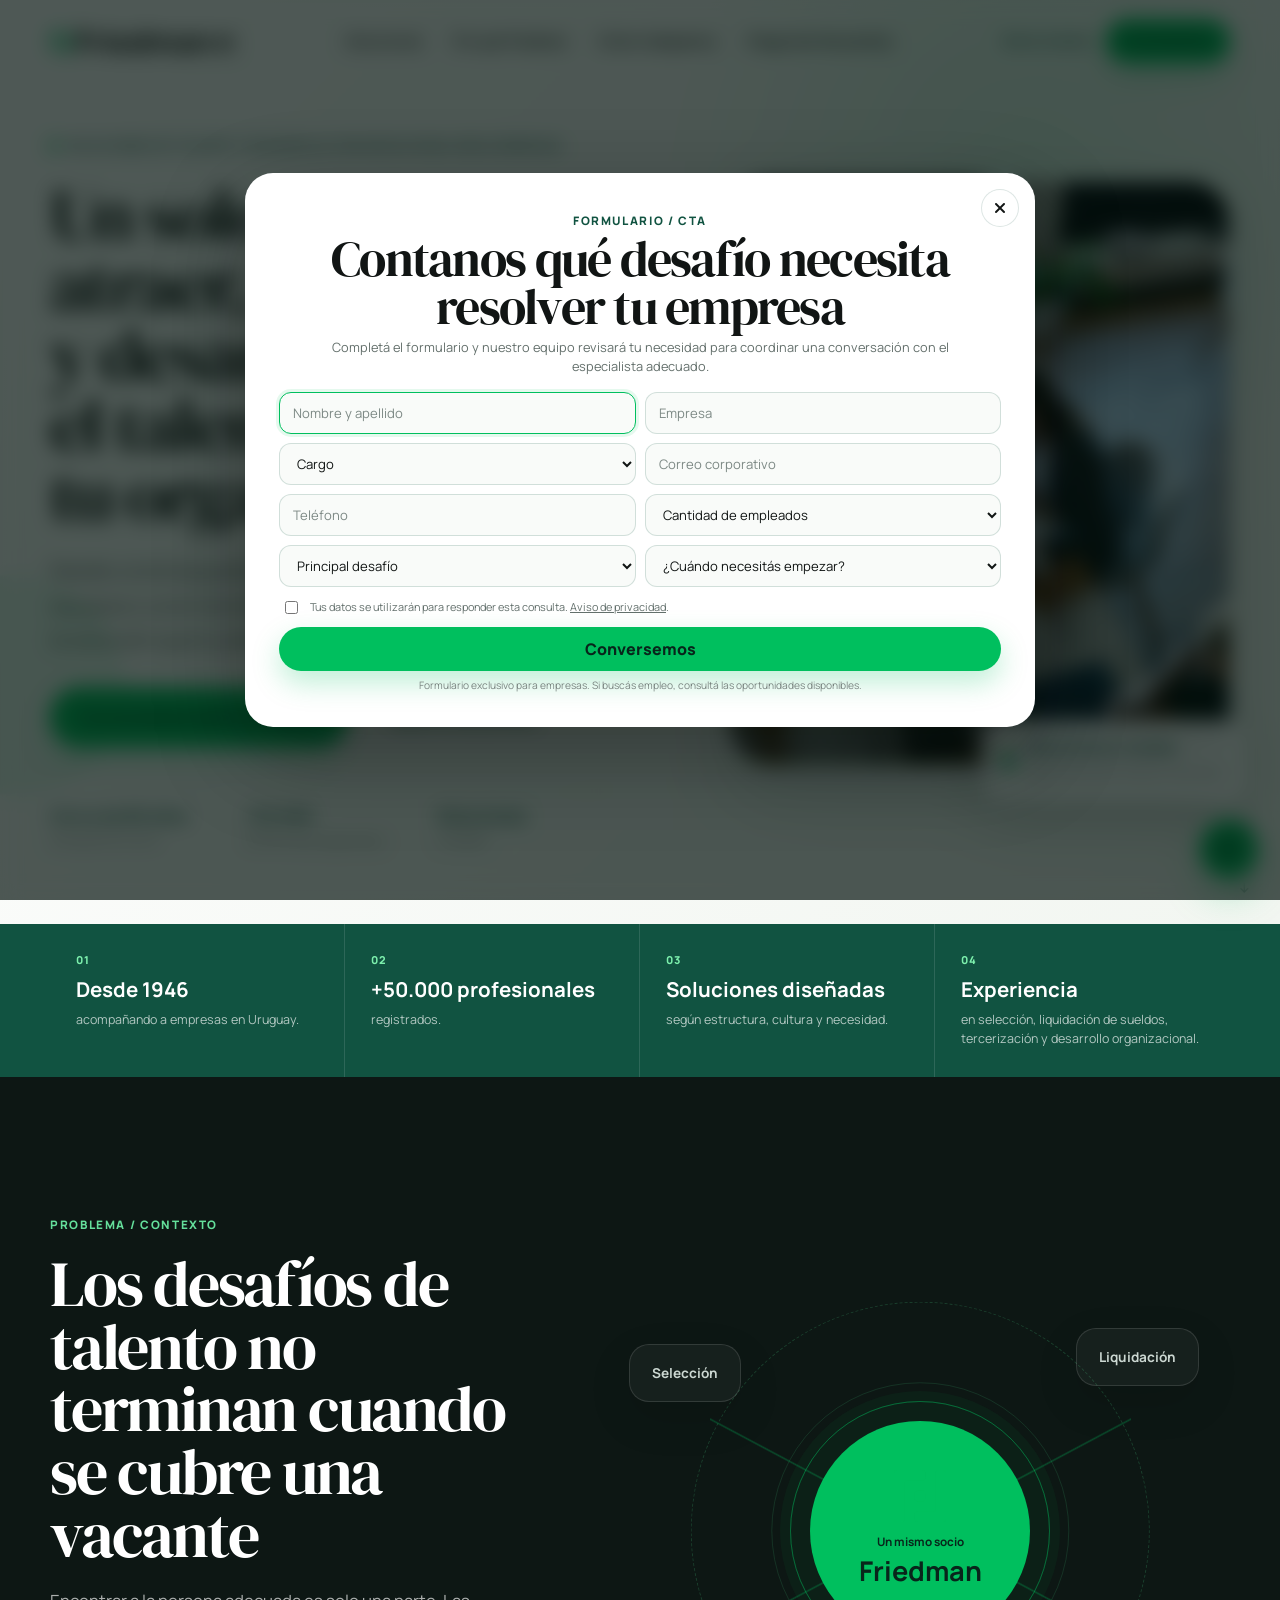
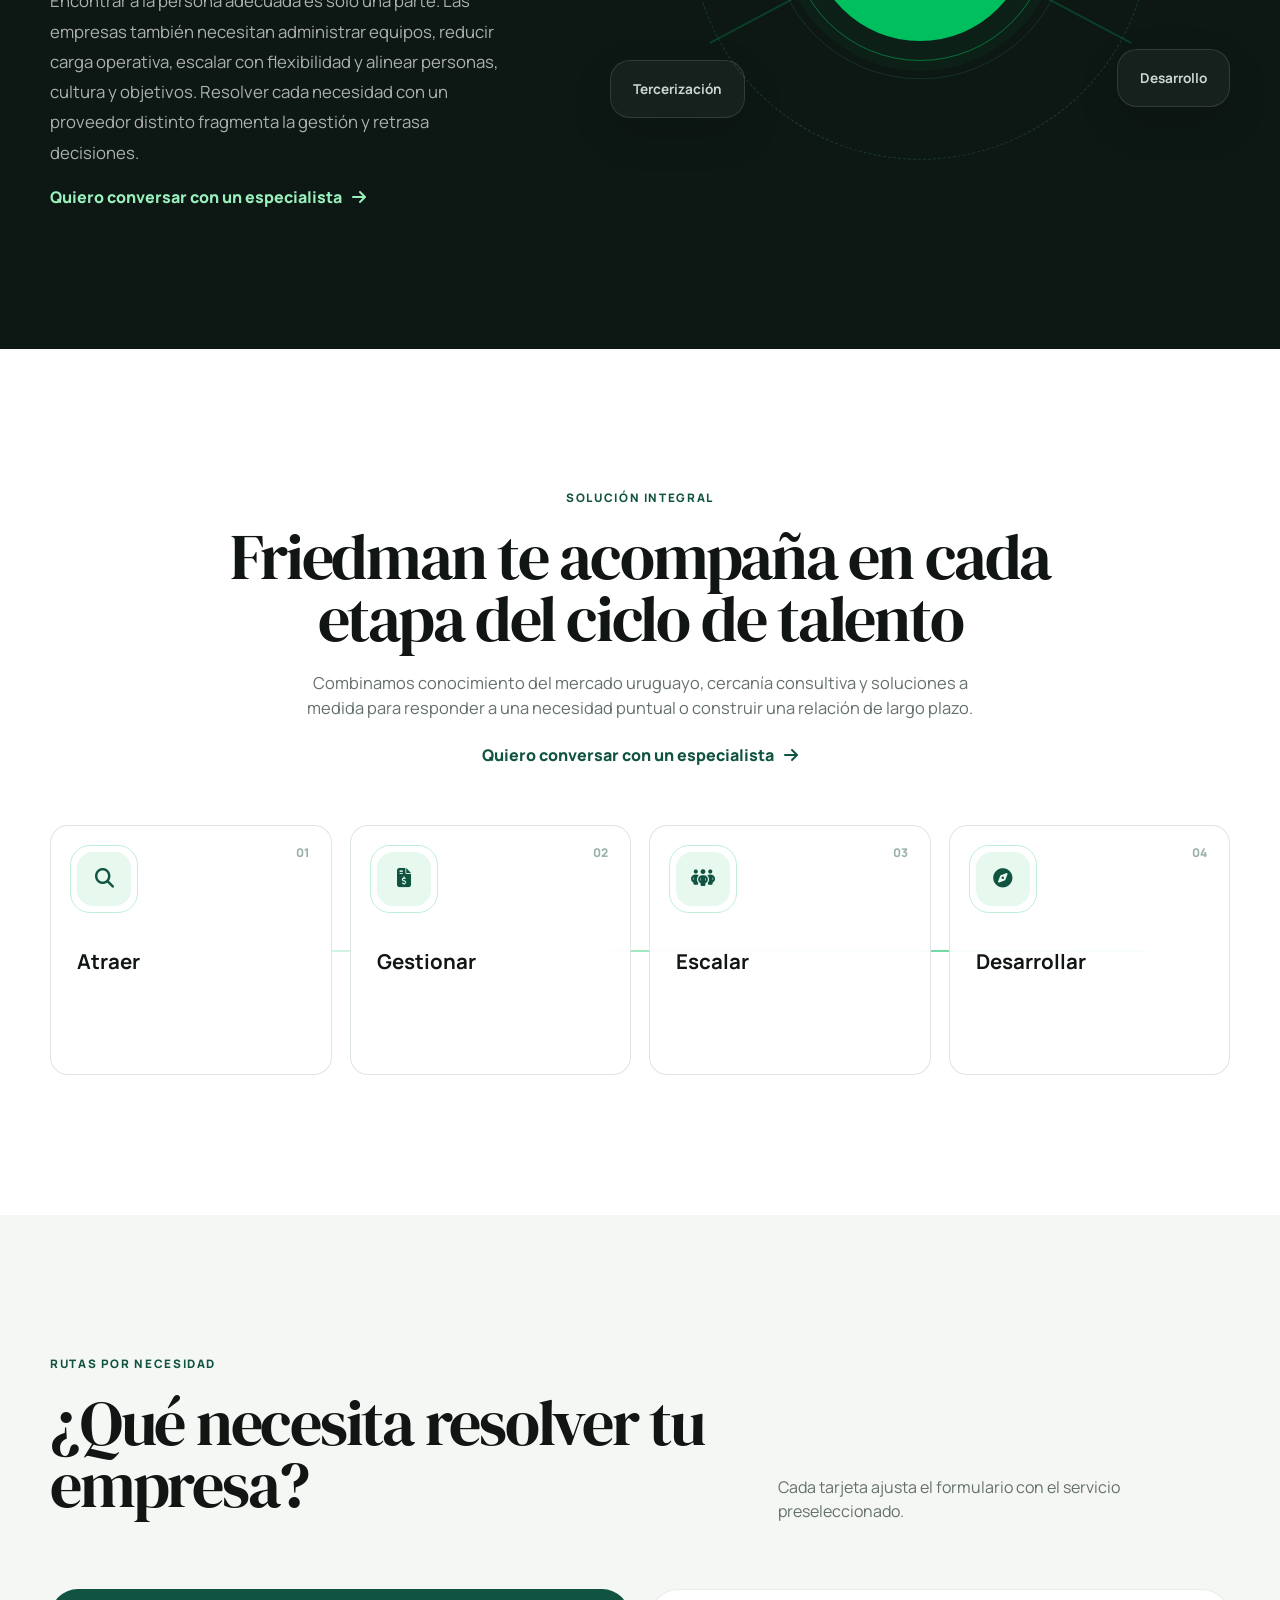
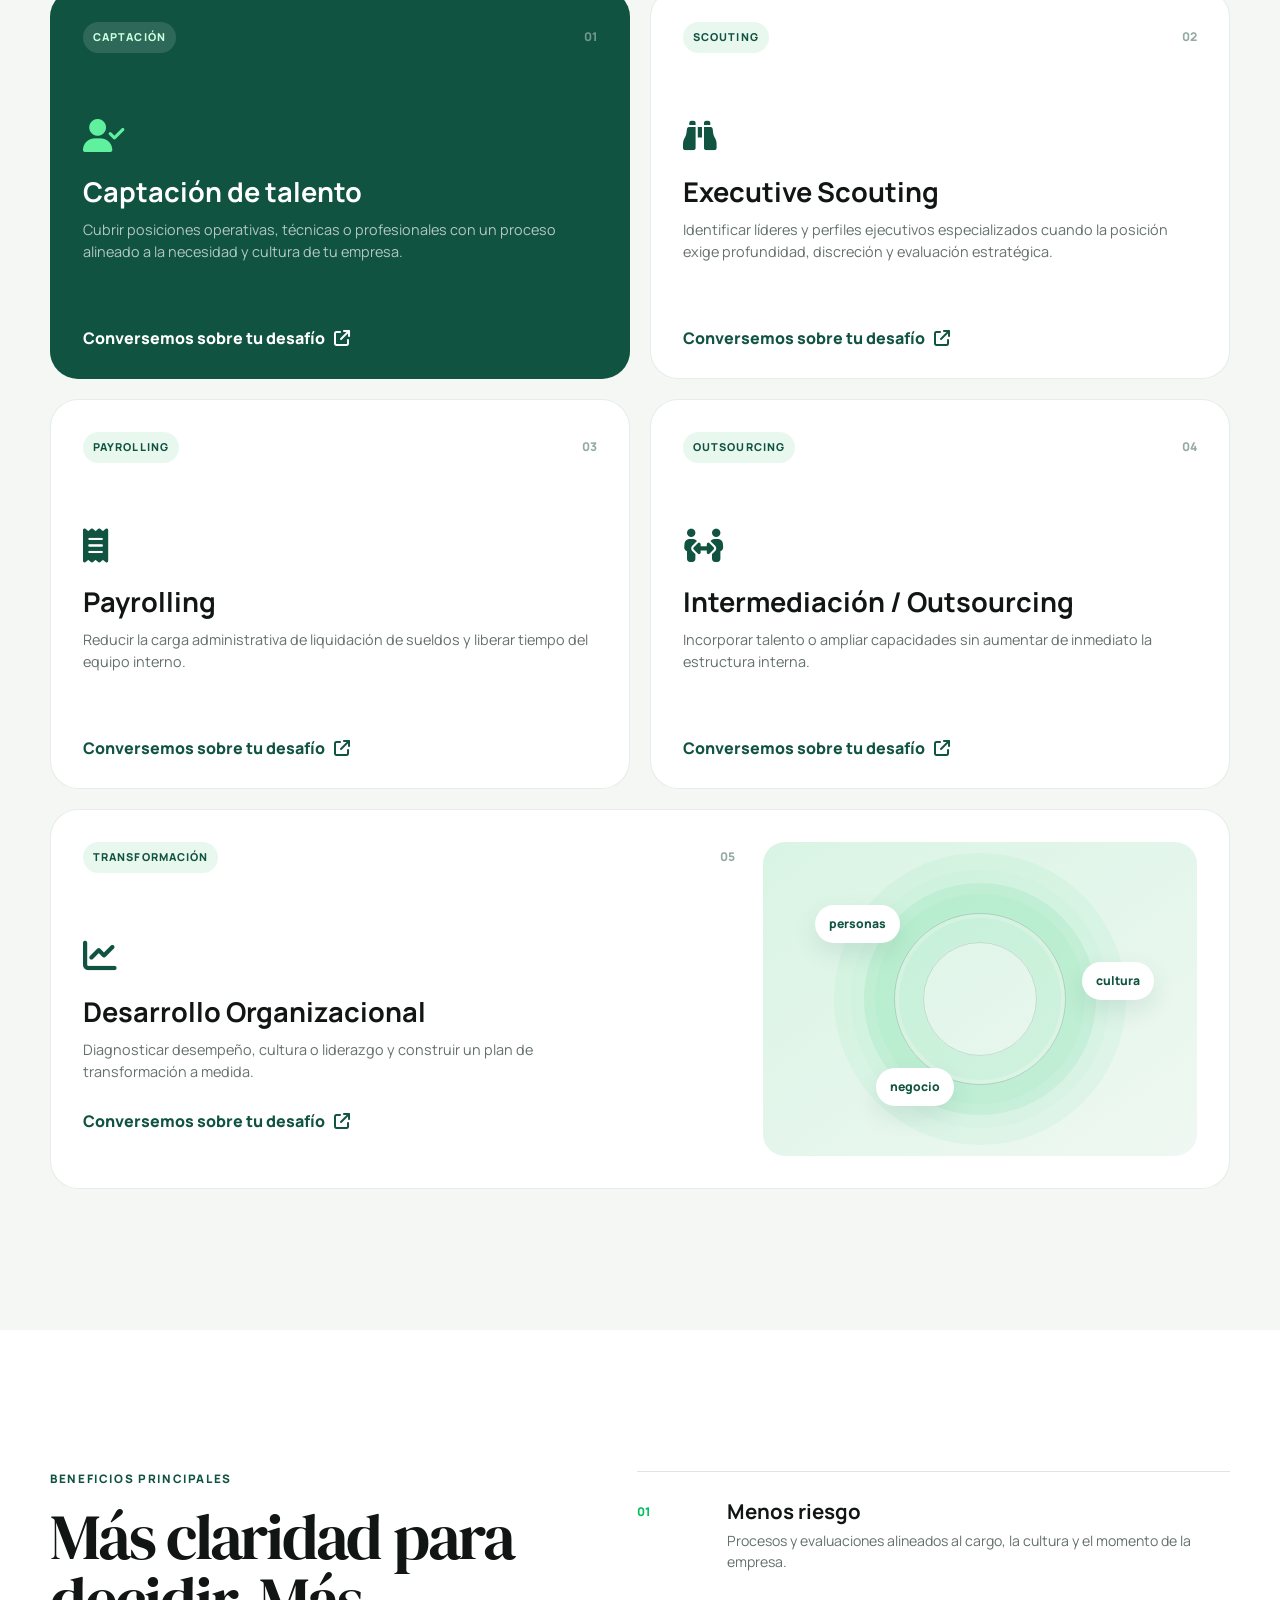
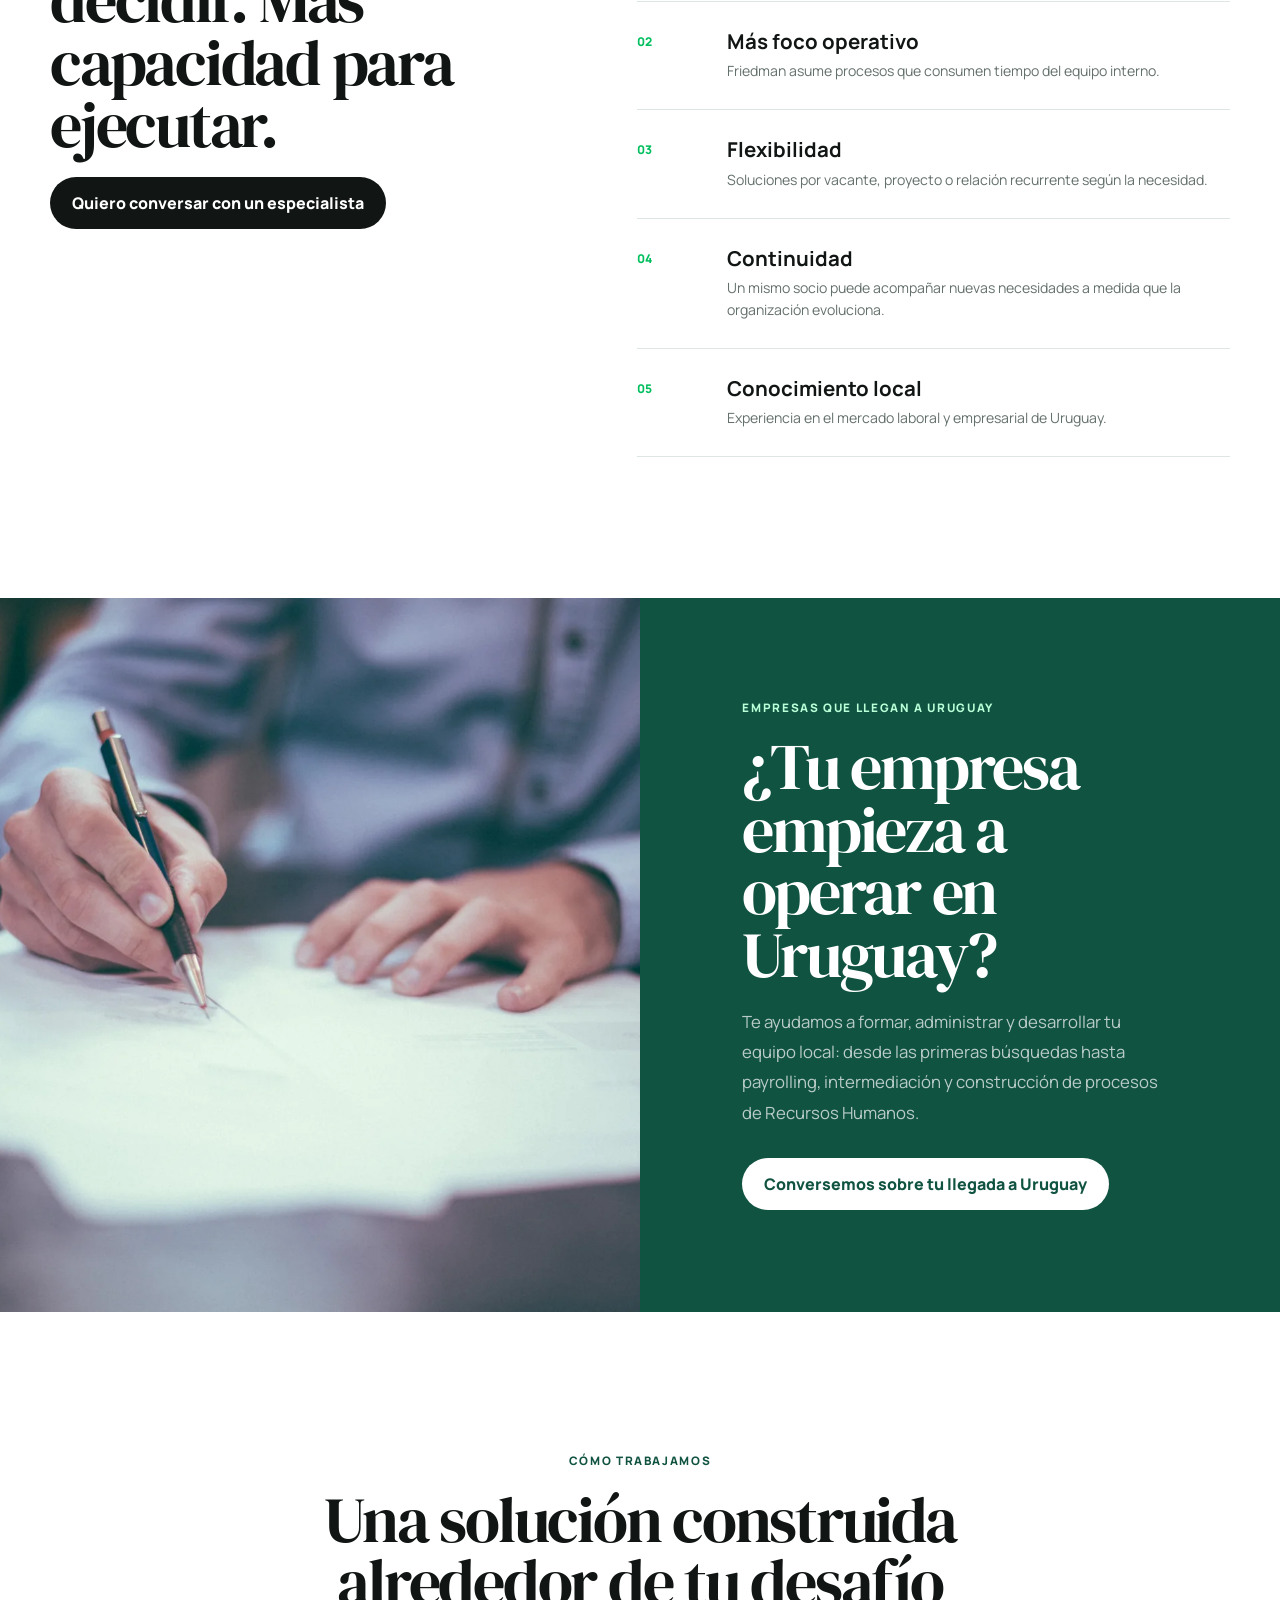
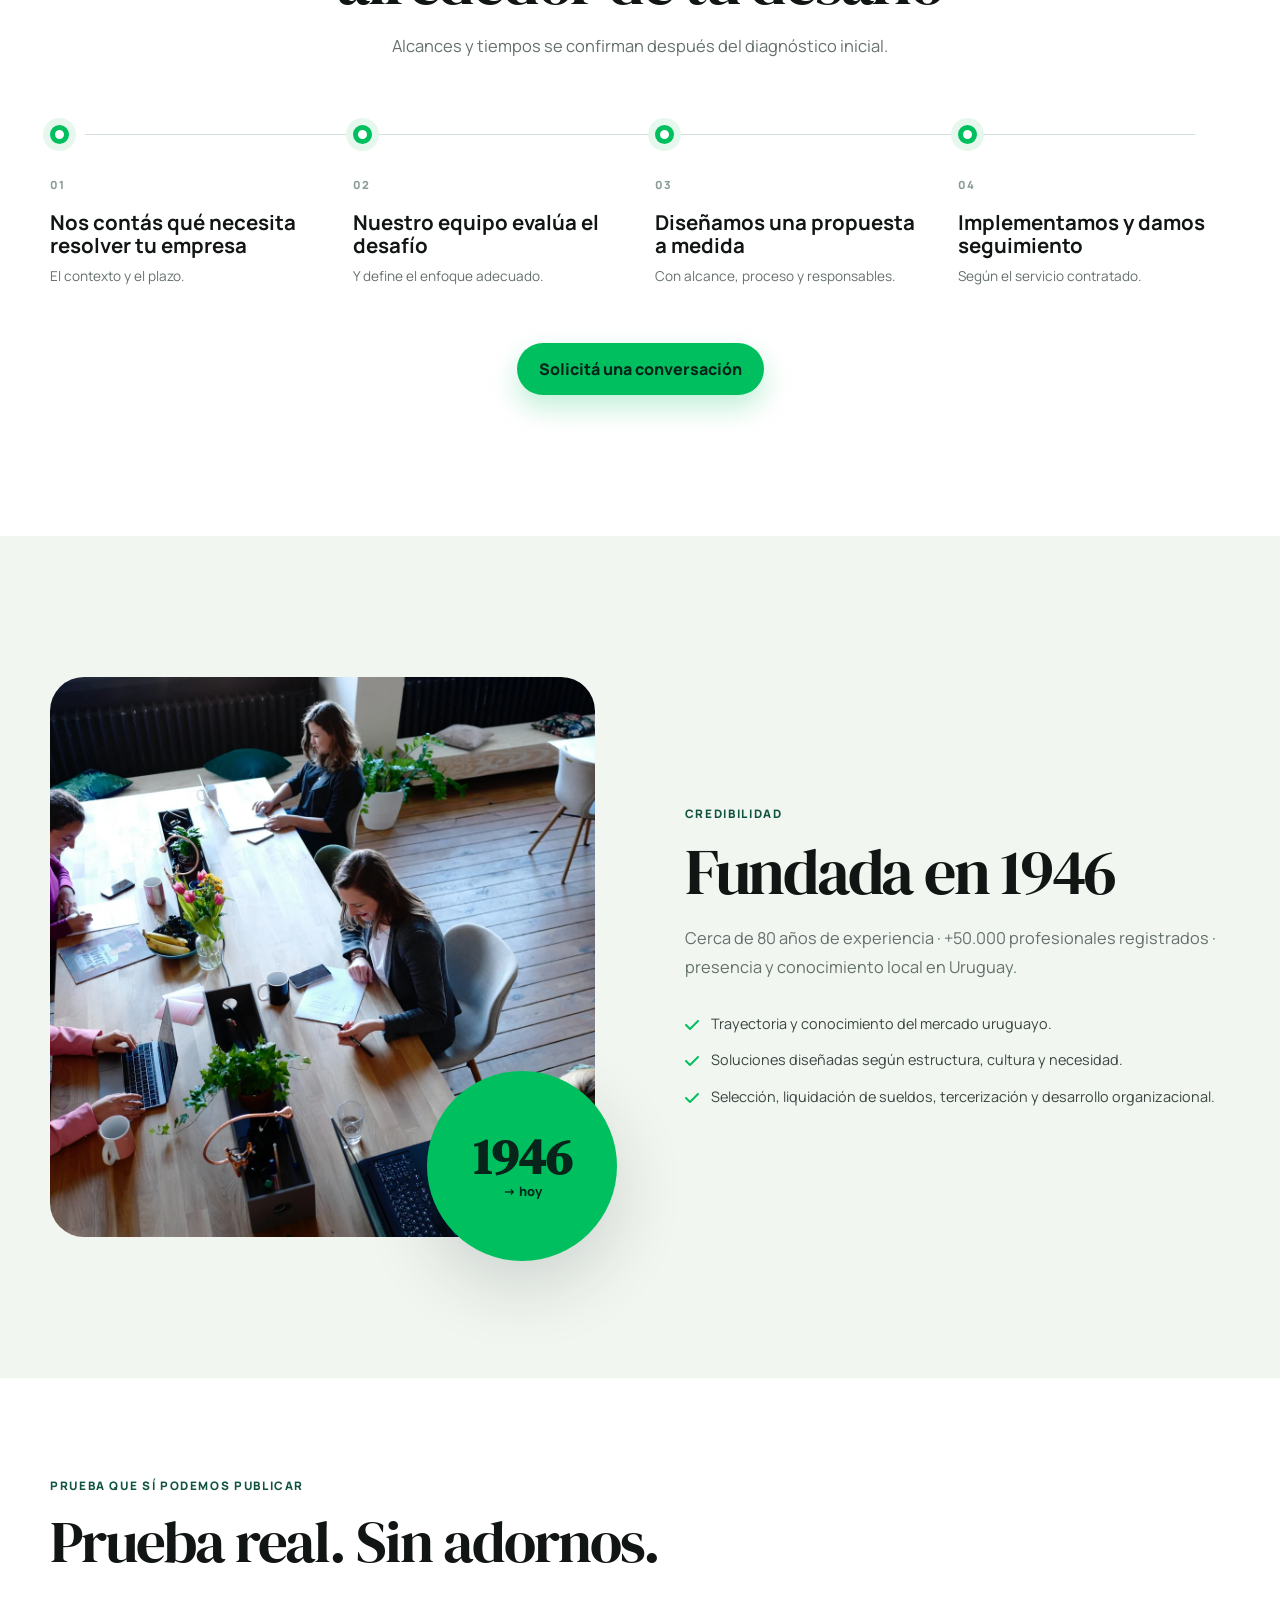
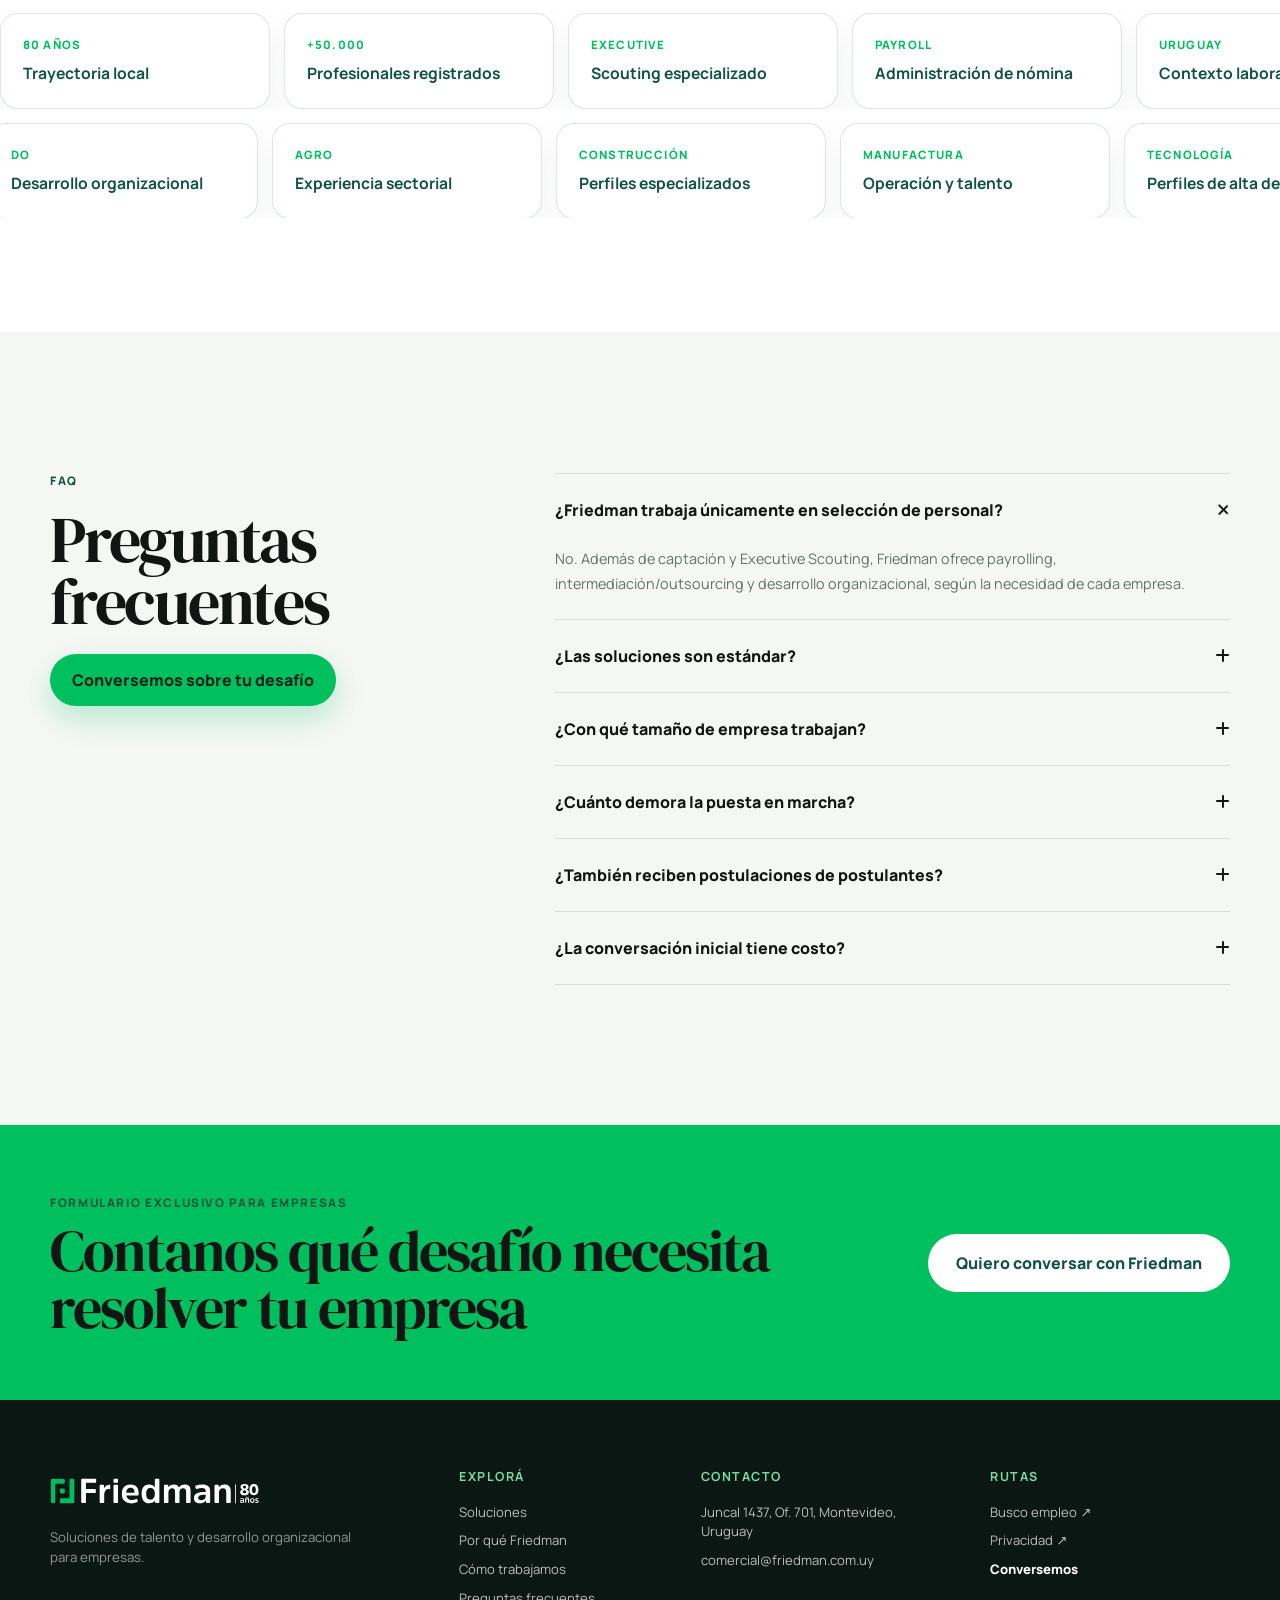
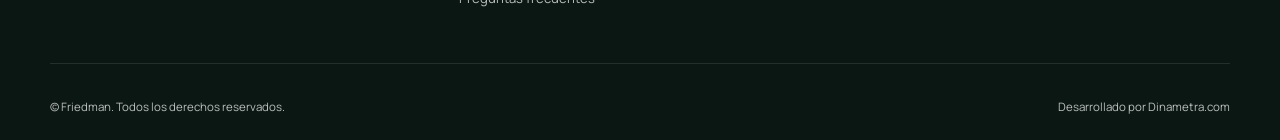
==== index.html @ 1538dcfa "landing-friedman-by-ariel" ====
<!doctype html>
<html lang="es-UY">
<head>
  <meta charset="utf-8">
  <meta name="viewport" content="width=device-width, initial-scale=1">
  <title>Soluciones de Recursos Humanos para Empresas en Uruguay | Friedman</title>
  <meta name="description" content="Atraé, gestioná y desarrollá el talento de tu organización con Friedman. Captación, executive scouting, payrolling, outsourcing y desarrollo organizacional en Uruguay.">
  <meta name="theme-color" content="#115341">
  <link rel="icon" href="assets/favicon.png" type="image/png">
  <link rel="preconnect" href="https://fonts.googleapis.com">
  <link rel="preconnect" href="https://fonts.gstatic.com" crossorigin>
  <link href="https://fonts.googleapis.com/css2?family=Manrope:wght@400;500;600;700;800&family=DM+Serif+Display&display=swap" rel="stylesheet">
  <link rel="stylesheet" href="https://cdnjs.cloudflare.com/ajax/libs/font-awesome/6.7.2/css/all.min.css">
  <link rel="stylesheet" href="styles.css">
</head>
<body>
  <a class="skip-link" href="#main">Saltar al contenido</a>

  <header class="site-header" id="siteHeader">
    <div class="container nav-shell">
      <a class="brand" href="#inicio" aria-label="Friedman, ir al inicio">
        <img src="assets/friedman-80-claro.svg" alt="Friedman 80 años" class="brand-logo">
      </a>

      <nav class="desktop-nav" aria-label="Navegación principal">
        <a href="#soluciones">Soluciones</a>
        <a href="#por-que">Por qué Friedman</a>
        <a href="#como">Cómo trabajamos</a>
        <a href="#faq">Preguntas frecuentes</a>
      </nav>

      <div class="nav-actions">
        <a class="candidate-link" href="https://oportunidades.friedman.com.uy/" target="_blank" rel="noopener">Busco empleo</a>
        <button class="btn btn--primary btn--nav js-open-form" data-source="nav">Conversemos</button>
        <button class="menu-toggle" id="menuToggle" aria-expanded="false" aria-controls="mobileNav" aria-label="Abrir menú">
          <span></span><span></span><span></span>
        </button>
      </div>
    </div>

    <nav class="mobile-nav" id="mobileNav" aria-label="Navegación móvil">
      <a href="#soluciones">Soluciones</a>
      <a href="#por-que">Por qué Friedman</a>
      <a href="#como">Cómo trabajamos</a>
      <a href="#faq">Preguntas frecuentes</a>
      <a href="https://oportunidades.friedman.com.uy/" target="_blank" rel="noopener">Busco empleo ↗</a>
      <button class="btn btn--primary js-open-form" data-source="mobile_nav">Conversemos</button>
    </nav>
  </header>

  <main id="main">
    <section class="hero" id="inicio">
      <div class="hero-orb hero-orb--1"></div>
      <div class="hero-orb hero-orb--2"></div>

      <div class="container hero-grid">
        <div class="hero-copy reveal">
          <div class="eyebrow">
            <span class="eyebrow-dot"></span>
            Soluciones de talento y desarrollo organizacional para empresas.
          </div>

          <h1>Un solo socio para atraer, gestionar y desarrollar el talento de tu organización</h1>
          <p class="hero-lead">
            Desde una búsqueda crítica hasta la administración de equipos o una transformación organizacional,
            diseñamos la solución que tu empresa necesita en Uruguay.
          </p>

          <div class="hero-actions">
            <button class="btn btn--primary btn--large js-open-form" data-source="hero">Conversemos sobre tu desafío</button>
            <a class="btn btn--ghost btn--large" href="#soluciones">Explorá soluciones</a>
          </div>

          <div class="hero-proof" aria-label="Datos de confianza">
            <div><strong>Cerca de 80 años</strong><span>de experiencia local</span></div>
            <div><strong>+50.000</strong><span>profesionales registrados</span></div>
            <div><strong>Soluciones</strong><span>a medida</span></div>
          </div>
        </div>

        <div class="hero-visual reveal reveal--delay">
          <div class="hero-photo-wrap">
            <img src="assets/friedman-equipo.webp" alt="Equipo trabajando en una mesa colaborativa" width="1800" height="1200">
            <div class="photo-shade"></div>
          </div>

          <div class="floating-card floating-card--top">
            <span class="mini-label">Ciclo de talento</span>
            <strong>Atraer → gestionar → escalar → desarrollar</strong>
          </div>

          <div class="floating-card floating-card--bottom">
            <span class="status-dot"></span>
            <div>
              <strong>Soluciones a medida</strong>
              <span>según estructura, cultura y necesidad</span>
            </div>
          </div>
        </div>
      </div>

      <a href="#confianza" class="scroll-cue" aria-label="Bajar a la siguiente sección">
        <span>Scroll</span><i class="fa-solid fa-arrow-down"></i>
      </a>
    </section>

    <section class="trust-strip" id="confianza" aria-label="Barra de confianza">
      <div class="container trust-grid">
        <article><span>01</span><strong>Desde 1946</strong><p>acompañando a empresas en Uruguay.</p></article>
        <article><span>02</span><strong>+50.000 profesionales</strong><p>registrados.</p></article>
        <article><span>03</span><strong>Soluciones diseñadas</strong><p>según estructura, cultura y necesidad.</p></article>
        <article><span>04</span><strong>Experiencia</strong><p>en selección, liquidación de sueldos, tercerización y desarrollo organizacional.</p></article>
      </div>
    </section>

    <section class="section section--dark problem-section" id="por-que">
      <div class="container">
        <div class="section-kicker reveal">PROBLEMA / CONTEXTO</div>
        <div class="problem-grid">
          <div class="problem-copy reveal">
            <h2>Los desafíos de talento no terminan cuando se cubre una vacante</h2>
            <p>
              Encontrar a la persona adecuada es solo una parte. Las empresas también necesitan administrar equipos,
              reducir carga operativa, escalar con flexibilidad y alinear personas, cultura y objetivos.
              Resolver cada necesidad con un proveedor distinto fragmenta la gestión y retrasa decisiones.
            </p>
            <button class="text-link js-open-form" data-source="problem">
              Quiero conversar con un especialista <i class="fa-solid fa-arrow-right"></i>
            </button>
          </div>

          <div class="fragment-visual reveal reveal--delay" aria-label="Gestión fragmentada versus un solo socio">
            <div class="diagram-orbit diagram-orbit--1" aria-hidden="true"></div>
            <div class="diagram-orbit diagram-orbit--2" aria-hidden="true"></div>
            <div class="fragment fragment--a">Selección</div>
            <div class="fragment fragment--b">Liquidación</div>
            <div class="fragment fragment--c">Tercerización</div>
            <div class="fragment fragment--d">Desarrollo</div>
            <div class="connector-lines" aria-hidden="true"></div>
            <div class="core-card">
              <img src="assets/favicon.png" alt="" aria-hidden="true">
              <span>Un mismo socio</span>
              <strong>Friedman</strong>
            </div>
          </div>
        </div>
      </div>
    </section>

    <section class="section cycle-section">
      <div class="container">
        <div class="center-head reveal">
          <div class="section-kicker">SOLUCIÓN INTEGRAL</div>
          <h2>Friedman te acompaña en cada etapa del ciclo de talento</h2>
          <p>
            Combinamos conocimiento del mercado uruguayo, cercanía consultiva y soluciones a medida para responder
            a una necesidad puntual o construir una relación de largo plazo.
          </p>
          <button class="text-link cycle-main-cta js-open-form" data-source="cycle">Quiero conversar con un especialista <i class="fa-solid fa-arrow-right"></i></button>
        </div>

        <div class="cycle-grid cycle-grid--animated">
          <article class="cycle-card reveal">
            <span class="cycle-index">01</span>
            <div class="cycle-icon"><i class="fa-solid fa-magnifying-glass"></i></div>
            <h3>Atraer</h3>
          </article>
          <article class="cycle-card reveal">
            <span class="cycle-index">02</span>
            <div class="cycle-icon"><i class="fa-solid fa-file-invoice-dollar"></i></div>
            <h3>Gestionar</h3>
          </article>
          <article class="cycle-card reveal">
            <span class="cycle-index">03</span>
            <div class="cycle-icon"><i class="fa-solid fa-people-group"></i></div>
            <h3>Escalar</h3>
          </article>
          <article class="cycle-card reveal">
            <span class="cycle-index">04</span>
            <div class="cycle-icon"><i class="fa-solid fa-compass"></i></div>
            <h3>Desarrollar</h3>
          </article>
        </div>
      </div>
    </section>

    <section class="section solutions-section" id="soluciones">
      <div class="container">
        <div class="split-head reveal">
          <div>
            <div class="section-kicker">RUTAS POR NECESIDAD</div>
            <h2>¿Qué necesita resolver tu empresa?</h2>
          </div>
          <p>Cada tarjeta ajusta el formulario con el servicio preseleccionado.</p>
        </div>

        <div class="solution-grid">
          <article class="solution-card solution-card--featured reveal">
            <div class="solution-top">
              <span class="solution-tag">Captación</span>
              <span class="solution-number">01</span>
            </div>
            <i class="fa-solid fa-user-check solution-icon"></i>
            <h3>Captación de talento</h3>
            <p>Cubrir posiciones operativas, técnicas o profesionales con un proceso alineado a la necesidad y cultura de tu empresa.</p>
            <button class="card-cta js-open-form" data-service="Captación de Talento" data-source="service_capture">
              Conversemos sobre tu desafío <i class="fa-solid fa-arrow-up-right-from-square"></i>
            </button>
          </article>

          <article class="solution-card reveal">
            <div class="solution-top">
              <span class="solution-tag">Scouting</span>
              <span class="solution-number">02</span>
            </div>
            <i class="fa-solid fa-binoculars solution-icon"></i>
            <h3>Executive Scouting</h3>
            <p>Identificar líderes y perfiles ejecutivos especializados cuando la posición exige profundidad, discreción y evaluación estratégica.</p>
            <button class="card-cta js-open-form" data-service="Executive Scouting" data-source="service_scouting">
              Conversemos sobre tu desafío <i class="fa-solid fa-arrow-up-right-from-square"></i>
            </button>
          </article>

          <article class="solution-card reveal">
            <div class="solution-top">
              <span class="solution-tag">Payrolling</span>
              <span class="solution-number">03</span>
            </div>
            <i class="fa-solid fa-receipt solution-icon"></i>
            <h3>Payrolling</h3>
            <p>Reducir la carga administrativa de liquidación de sueldos y liberar tiempo del equipo interno.</p>
            <button class="card-cta js-open-form" data-service="Payrolling" data-source="service_payrolling">
              Conversemos sobre tu desafío <i class="fa-solid fa-arrow-up-right-from-square"></i>
            </button>
          </article>

          <article class="solution-card reveal">
            <div class="solution-top">
              <span class="solution-tag">Outsourcing</span>
              <span class="solution-number">04</span>
            </div>
            <i class="fa-solid fa-people-arrows solution-icon"></i>
            <h3>Intermediación / Outsourcing</h3>
            <p>Incorporar talento o ampliar capacidades sin aumentar de inmediato la estructura interna.</p>
            <button class="card-cta js-open-form" data-service="Intermediación / Outsourcing" data-source="service_outsourcing">
              Conversemos sobre tu desafío <i class="fa-solid fa-arrow-up-right-from-square"></i>
            </button>
          </article>

          <article class="solution-card solution-card--wide reveal">
            <div class="solution-card-copy">
              <div class="solution-top">
                <span class="solution-tag">Transformación</span>
                <span class="solution-number">05</span>
              </div>
              <i class="fa-solid fa-chart-line solution-icon"></i>
              <h3>Desarrollo Organizacional</h3>
              <p>Diagnosticar desempeño, cultura o liderazgo y construir un plan de transformación a medida.</p>
              <button class="card-cta js-open-form" data-service="Desarrollo Organizacional" data-source="service_org">
                Conversemos sobre tu desafío <i class="fa-solid fa-arrow-up-right-from-square"></i>
              </button>
            </div>
            <div class="solution-card-visual transformation-visual" aria-hidden="true">
              <span class="float-pill float-pill--1">personas</span>
              <span class="float-pill float-pill--2">cultura</span>
              <span class="float-pill float-pill--3">negocio</span>
            </div>
          </article>
        </div>
      </div>
    </section>

    <section class="section benefits-section">
      <div class="container benefits-grid">
        <div class="benefits-intro reveal">
          <div class="section-kicker">BENEFICIOS PRINCIPALES</div>
          <h2>Más claridad para decidir. Más capacidad para ejecutar.</h2>
          <button class="btn btn--dark js-open-form" data-source="benefits">Quiero conversar con un especialista</button>
        </div>

        <div class="benefit-list">
          <article class="benefit-item reveal">
            <span>01</span><div><h3>Menos riesgo</h3><p>Procesos y evaluaciones alineados al cargo, la cultura y el momento de la empresa.</p></div>
          </article>
          <article class="benefit-item reveal">
            <span>02</span><div><h3>Más foco operativo</h3><p>Friedman asume procesos que consumen tiempo del equipo interno.</p></div>
          </article>
          <article class="benefit-item reveal">
            <span>03</span><div><h3>Flexibilidad</h3><p>Soluciones por vacante, proyecto o relación recurrente según la necesidad.</p></div>
          </article>
          <article class="benefit-item reveal">
            <span>04</span><div><h3>Continuidad</h3><p>Un mismo socio puede acompañar nuevas necesidades a medida que la organización evoluciona.</p></div>
          </article>
          <article class="benefit-item reveal">
            <span>05</span><div><h3>Conocimiento local</h3><p>Experiencia en el mercado laboral y empresarial de Uruguay.</p></div>
          </article>
        </div>
      </div>
    </section>

    <section class="arrival-section">
      <div class="arrival-image">
        <img src="assets/friedman-detalle.webp" loading="lazy" alt="Persona revisando y firmando documentación" width="1600" height="1068">
      </div>
      <div class="arrival-copy reveal">
        <div class="section-kicker section-kicker--light">EMPRESAS QUE LLEGAN A URUGUAY</div>
        <h2>¿Tu empresa empieza a operar en Uruguay?</h2>
        <p>
          Te ayudamos a formar, administrar y desarrollar tu equipo local: desde las primeras búsquedas hasta payrolling,
          intermediación y construcción de procesos de Recursos Humanos.
        </p>
        <button class="btn btn--light js-open-form" data-service="Empresa llegando a Uruguay" data-source="arrival">
          Conversemos sobre tu llegada a Uruguay
        </button>
      </div>
    </section>

    <section class="section process-section" id="como">
      <div class="container">
        <div class="center-head reveal">
          <div class="section-kicker">CÓMO TRABAJAMOS</div>
          <h2>Una solución construida alrededor de tu desafío</h2>
          <p>Alcances y tiempos se confirman después del diagnóstico inicial.</p>
        </div>

        <div class="process-line">
          <article class="process-step reveal">
            <span class="process-dot"></span><span class="process-no">01</span>
            <h3>Nos contás qué necesita resolver tu empresa</h3>
            <p>El contexto y el plazo.</p>
          </article>
          <article class="process-step reveal">
            <span class="process-dot"></span><span class="process-no">02</span>
            <h3>Nuestro equipo evalúa el desafío</h3>
            <p>Y define el enfoque adecuado.</p>
          </article>
          <article class="process-step reveal">
            <span class="process-dot"></span><span class="process-no">03</span>
            <h3>Diseñamos una propuesta a medida</h3>
            <p>Con alcance, proceso y responsables.</p>
          </article>
          <article class="process-step reveal">
            <span class="process-dot"></span><span class="process-no">04</span>
            <h3>Implementamos y damos seguimiento</h3>
            <p>Según el servicio contratado.</p>
          </article>
        </div>

        <div class="process-cta reveal">
          <button class="btn btn--primary js-open-form" data-source="process">Solicitá una conversación</button>
        </div>
      </div>
    </section>

    <section class="section authority-section" id="experiencia">
      <div class="container authority-grid">
        <div class="authority-visual reveal">
          <img src="assets/friedman-equipo.webp" loading="lazy" alt="Equipo en un entorno de trabajo colaborativo" width="1800" height="1200">
          <div class="year-stamp"><strong>1946</strong><span>→ hoy</span></div>
        </div>
        <div class="authority-copy reveal reveal--delay">
          <div class="section-kicker">CREDIBILIDAD</div>
          <h2>Fundada en 1946</h2>
          <p>
            Cerca de 80 años de experiencia · +50.000 profesionales registrados · presencia y conocimiento local en Uruguay.
          </p>

          <div class="authority-facts">
            <div><i class="fa-solid fa-check"></i><span>Trayectoria y conocimiento del mercado uruguayo.</span></div>
            <div><i class="fa-solid fa-check"></i><span>Soluciones diseñadas según estructura, cultura y necesidad.</span></div>
            <div><i class="fa-solid fa-check"></i><span>Selección, liquidación de sueldos, tercerización y desarrollo organizacional.</span></div>
          </div>
        </div>
      </div>
    </section>

    <!-- No se inventan testimonios. Esta sección usa hechos/áreas reales hasta contar con reviews autorizadas. -->
    <section class="proof-marquee-section" aria-label="Experiencia y capacidades de Friedman">
      <div class="container proof-head reveal">
        <div class="section-kicker">PRUEBA QUE SÍ PODEMOS PUBLICAR</div>
        <h2>Prueba real. Sin adornos.</h2>
      </div>

      <div class="proof-track-wrap">
        <div class="proof-track proof-track--left js-proof-track">
          <article class="proof-card"><span>80 años</span><strong>Trayectoria local</strong></article>
          <article class="proof-card"><span>+50.000</span><strong>Profesionales registrados</strong></article>
          <article class="proof-card"><span>Executive</span><strong>Scouting especializado</strong></article>
          <article class="proof-card"><span>Payroll</span><strong>Administración de nómina</strong></article>
          <article class="proof-card"><span>Uruguay</span><strong>Contexto laboral local</strong></article>
        </div>
      </div>

      <div class="proof-track-wrap">
        <div class="proof-track proof-track--right js-proof-track">
          <article class="proof-card"><span>Agro</span><strong>Experiencia sectorial</strong></article>
          <article class="proof-card"><span>Construcción</span><strong>Perfiles especializados</strong></article>
          <article class="proof-card"><span>Manufactura</span><strong>Operación y talento</strong></article>
          <article class="proof-card"><span>Tecnología</span><strong>Perfiles de alta demanda</strong></article>
          <article class="proof-card"><span>DO</span><strong>Desarrollo organizacional</strong></article>
        </div>
      </div>
    </section>

    <section class="section faq-section" id="faq">
      <div class="container faq-grid">
        <div class="faq-head reveal">
          <div class="section-kicker">FAQ</div>
          <h2>Preguntas frecuentes</h2>
          <button class="btn btn--primary js-open-form" data-source="faq">Conversemos sobre tu desafío</button>
        </div>

        <div class="accordion" data-accordion>
          <article class="accordion-item is-open">
            <button class="accordion-trigger" aria-expanded="true">
              <span>¿Friedman trabaja únicamente en selección de personal?</span><i class="fa-solid fa-plus"></i>
            </button>
            <div class="accordion-panel">
              <p>No. Además de captación y Executive Scouting, Friedman ofrece payrolling, intermediación/outsourcing y desarrollo organizacional, según la necesidad de cada empresa.</p>
            </div>
          </article>

          <article class="accordion-item">
            <button class="accordion-trigger" aria-expanded="false">
              <span>¿Las soluciones son estándar?</span><i class="fa-solid fa-plus"></i>
            </button>
            <div class="accordion-panel" hidden>
              <p>No. El alcance se define a partir del desafío, la estructura, la cultura y los objetivos de la organización.</p>
            </div>
          </article>

          <article class="accordion-item">
            <button class="accordion-trigger" aria-expanded="false">
              <span>¿Con qué tamaño de empresa trabajan?</span><i class="fa-solid fa-plus"></i>
            </button>
            <div class="accordion-panel" hidden>
              <p>Trabajamos con empresas que necesitan profesionalizar o ampliar su gestión de talento. <span class="pending-copy">[Confirmar redacción comercial del mínimo de 10 empleados].</span></p>
            </div>
          </article>

          <article class="accordion-item">
            <button class="accordion-trigger" aria-expanded="false">
              <span>¿Cuánto demora la puesta en marcha?</span><i class="fa-solid fa-plus"></i>
            </button>
            <div class="accordion-panel" hidden>
              <p>Depende del servicio y la urgencia. Después de conocer tu desafío, el equipo confirma alcance y próximos pasos.</p>
            </div>
          </article>

          <article class="accordion-item">
            <button class="accordion-trigger" aria-expanded="false">
              <span>¿También reciben postulaciones de postulantes?</span><i class="fa-solid fa-plus"></i>
            </button>
            <div class="accordion-panel" hidden>
              <p>Sí. Las oportunidades laborales se gestionan en oportunidades.friedman.com.uy; este formulario es exclusivo para empresas.</p>
            </div>
          </article>

          <article class="accordion-item">
            <button class="accordion-trigger" aria-expanded="false">
              <span>¿La conversación inicial tiene costo?</span><i class="fa-solid fa-plus"></i>
            </button>
            <div class="accordion-panel" hidden>
              <p class="pending-copy">[Validar con el equipo comercial antes de publicar].</p>
            </div>
          </article>
        </div>
      </div>
    </section>

    <section class="final-cta">
      <div class="container final-cta-inner reveal">
        <div>
          <span class="final-eyebrow">FORMULARIO EXCLUSIVO PARA EMPRESAS</span>
          <h2>Contanos qué desafío necesita resolver tu empresa</h2>
        </div>
        <button class="btn btn--light btn--large js-open-form" data-source="closing">Quiero conversar con Friedman</button>
      </div>
    </section>
  </main>

  <footer class="site-footer">
    <div class="container footer-grid">
      <div class="footer-brand">
        <img src="assets/friedman-80-oscuro.svg" alt="Friedman 80 años">
        <p>Soluciones de talento y desarrollo organizacional para empresas.</p>
      </div>

      <div>
        <h3>Explorá</h3>
        <a href="#soluciones">Soluciones</a>
        <a href="#por-que">Por qué Friedman</a>
        <a href="#como">Cómo trabajamos</a>
        <a href="#faq">Preguntas frecuentes</a>
      </div>

      <div>
        <h3>Contacto</h3>
        <span>Juncal 1437, Of. 701, Montevideo, Uruguay</span>
        <a href="mailto:comercial@friedman.com.uy">comercial@friedman.com.uy</a>
      </div>

      <div>
        <h3>Rutas</h3>
        <a href="https://oportunidades.friedman.com.uy/" target="_blank" rel="noopener">Busco empleo ↗</a>
        <a href="https://www.friedman.com.uy/politicadeprivacidad" target="_blank" rel="noopener">Privacidad ↗</a>
        <button class="footer-button js-open-form" data-source="footer">Conversemos</button>
      </div>
    </div>

    <div class="container footer-bottom">
      <span>© Friedman. Todos los derechos reservados.</span>
      <a href="https://dinametra.com/" target="_blank" rel="noopener">Desarrollado por Dinametra.com</a>
    </div>
  </footer>

  <a
    class="whatsapp-float"
    href="https://wa.me/59894691874?text=Hola%20Friedman%2C%20quiero%20conversar%20sobre%20una%20necesidad%20de%20Recursos%20Humanos."
    target="_blank"
    rel="noopener"
    aria-label="Escribir a Friedman por WhatsApp">
    <i class="fa-brands fa-whatsapp"></i>
  </a>

  <div class="modal-backdrop" id="leadModal" aria-hidden="true">
    <section class="lead-modal" role="dialog" aria-modal="true" aria-labelledby="leadModalTitle">
      <button class="modal-close" id="modalClose" type="button" aria-label="Cerrar formulario">
        <i class="fa-solid fa-xmark"></i>
      </button>

      <div class="modal-head">
        <span class="mini-label">FORMULARIO / CTA</span>
        <h2 id="leadModalTitle">Contanos qué desafío necesita resolver tu empresa</h2>
        <p>Completá el formulario y nuestro equipo revisará tu necesidad para coordinar una conversación con el especialista adecuado.</p>
      </div>

      <form id="leadForm" class="lead-form">
        <div class="form-grid">
          <div class="field">
            <label class="sr-only" for="nombre">Nombre y apellido</label>
            <input id="nombre" name="nombre" type="text" placeholder="Nombre y apellido" autocomplete="name" required>
          </div>
          <div class="field">
            <label class="sr-only" for="empresa">Empresa</label>
            <input id="empresa" name="empresa" type="text" placeholder="Empresa" autocomplete="organization" required>
          </div>
          <div class="field">
            <label class="sr-only" for="cargo">Cargo</label>
            <select id="cargo" name="cargo" required>
              <option value="" selected disabled>Cargo</option>
              <option>Dirección</option>
              <option>RR. HH.</option>
              <option>Operaciones</option>
              <option>Finanzas / Administración</option>
              <option>Otro</option>
            </select>
          </div>
          <div class="field">
            <label class="sr-only" for="correo">Correo corporativo</label>
            <input id="correo" name="correo" type="email" placeholder="Correo corporativo" autocomplete="email" required>
          </div>
          <div class="field">
            <label class="sr-only" for="telefono">Teléfono</label>
            <input id="telefono" name="telefono" type="tel" placeholder="Teléfono" autocomplete="tel" required>
          </div>
          <div class="field">
            <label class="sr-only" for="empleados">Cantidad de empleados</label>
            <select id="empleados" name="empleados" required>
              <option value="" selected disabled>Cantidad de empleados</option>
              <option>Menos de 10</option>
              <option>10–24</option>
              <option>25–49</option>
              <option>50–99</option>
              <option>100+</option>
            </select>
          </div>
          <div class="field">
            <label class="sr-only" for="desafio">Principal desafío</label>
            <select id="desafio" name="desafio" required>
              <option value="" selected disabled>Principal desafío</option>
              <option>Captación de Talento</option>
              <option>Executive Scouting</option>
              <option>Payrolling</option>
              <option>Intermediación / Outsourcing</option>
              <option>Desarrollo Organizacional</option>
              <option>Empresa llegando a Uruguay</option>
              <option>Otro</option>
            </select>
          </div>
          <div class="field">
            <label class="sr-only" for="urgencia">Cuándo necesitás empezar</label>
            <select id="urgencia" name="urgencia" required>
              <option value="" selected disabled>¿Cuándo necesitás empezar?</option>
              <option>Inmediatamente</option>
              <option>Menos de 30 días</option>
              <option>1–3 meses</option>
              <option>Evaluando alternativas</option>
            </select>
          </div>
        </div>

        <label class="consent">
          <input type="checkbox" name="consentimiento" required>
          <span>Tus datos se utilizarán para responder esta consulta. <a href="https://www.friedman.com.uy/politicadeprivacidad" target="_blank" rel="noopener">Aviso de privacidad</a>.</span>
        </label>

        <input type="hidden" name="source" id="formSource" value="direct">
        <button class="btn btn--primary btn--submit" type="submit">Conversemos</button>
        <p class="form-note">Formulario exclusivo para empresas. Si buscás empleo, consultá las oportunidades disponibles.</p>
      </form>
    </section>
  </div>

  <script src="script.js"></script>
</body>
</html>
---- styles.css ----
:root{
  --green:#00bf5e;
  --green-dark:#115341;
  --green-deep:#0b3a2f;
  --ink:#111514;
  --muted:#64706c;
  --paper:#f5f7f4;
  --white:#ffffff;
  --line:rgba(17,83,65,.14);
  --shadow:0 24px 70px rgba(6,32,25,.16);
  --radius:28px;
  --radius-sm:18px;
  --container:min(1180px, calc(100% - 40px));
  --ease:cubic-bezier(.2,.7,.2,1);
}

*{box-sizing:border-box}
html{scroll-behavior:smooth}
body{
  margin:0;
  color:var(--ink);
  background:#fff;
  font-family:"Manrope",system-ui,-apple-system,BlinkMacSystemFont,"Segoe UI",sans-serif;
  line-height:1.5;
  overflow-x:hidden;
}
body.modal-open{overflow:hidden}
img{display:block;max-width:100%}
button,input,select{font:inherit}
button{cursor:pointer}
a{color:inherit;text-decoration:none}
h1,h2,h3,p{margin-top:0}
h1,h2{
  font-family:"DM Serif Display",Georgia,serif;
  letter-spacing:-.035em;
  line-height:.98;
  font-weight:400;
}
h1{font-size:clamp(3.6rem,8vw,7.7rem);margin-bottom:24px}
h2{font-size:clamp(2.5rem,5vw,5.1rem);margin-bottom:20px}
h3{font-size:clamp(1.05rem,1.6vw,1.4rem);line-height:1.15}
p{color:var(--muted)}
.container{width:var(--container);margin-inline:auto}
.section{padding:clamp(84px,11vw,150px) 0}
.sr-only{
  position:absolute;width:1px;height:1px;padding:0;margin:-1px;overflow:hidden;
  clip:rect(0,0,0,0);white-space:nowrap;border:0
}
.skip-link{
  position:fixed;left:16px;top:12px;z-index:9999;
  transform:translateY(-160%);background:var(--ink);color:#fff;padding:10px 14px;border-radius:8px
}
.skip-link:focus{transform:translateY(0)}

.btn{
  border:0;border-radius:999px;padding:14px 22px;font-weight:800;
  display:inline-flex;align-items:center;justify-content:center;gap:10px;
  transition:transform .25s var(--ease),background .25s,color .25s,box-shadow .25s;
}
.btn:hover{transform:translateY(-2px)}
.btn:focus-visible,.card-cta:focus-visible,.text-link:focus-visible,.accordion-trigger:focus-visible,
.menu-toggle:focus-visible,.modal-close:focus-visible,.footer-button:focus-visible,.whatsapp-float:focus-visible{
  outline:3px solid rgba(0,191,94,.36);outline-offset:4px
}
.btn--primary{background:var(--green);color:#08251b;box-shadow:0 12px 28px rgba(0,191,94,.25)}
.btn--primary:hover{background:#0cd56d}
.btn--ghost{background:transparent;border:1px solid rgba(17,83,65,.22);color:var(--green-dark)}
.btn--dark{background:var(--ink);color:#fff}
.btn--light{background:#fff;color:var(--green-dark)}
.btn--large{padding:17px 28px;font-size:1rem}
.mini-label,.section-kicker,.final-eyebrow{
  font-size:.73rem;font-weight:800;text-transform:uppercase;letter-spacing:.14em
}
.section-kicker{color:var(--green-dark);margin-bottom:18px}
.section-kicker--light{color:#b9ffd7}

.site-header{
  position:fixed;inset:0 0 auto;z-index:80;
  transition:background .3s var(--ease),backdrop-filter .3s,border-color .3s;
  border-bottom:1px solid transparent
}
.site-header.is-scrolled{
  background:rgba(255,255,255,.84);
  backdrop-filter:blur(18px);
  border-color:rgba(17,83,65,.1)
}
.nav-shell{min-height:82px;display:flex;align-items:center;justify-content:space-between;gap:22px}
.brand{display:flex;align-items:center;flex:0 0 auto}
.brand-logo{width:clamp(142px,16vw,185px);height:auto;align-self:center}

.desktop-nav{display:flex;align-items:center;gap:clamp(18px,2.4vw,32px);font-size:.86rem;font-weight:700}
.desktop-nav a{position:relative}
.desktop-nav a::after{
  content:"";position:absolute;left:0;right:100%;bottom:-8px;height:2px;background:var(--green);
  transition:right .25s var(--ease)
}
.desktop-nav a:hover::after{right:0}
.nav-actions{display:flex;align-items:center;gap:14px}
.candidate-link{font-size:.8rem;font-weight:700;color:var(--green-dark)}
.btn--nav{padding:12px 18px;font-size:.82rem}
.menu-toggle{display:none;background:none;border:0;width:44px;height:44px;padding:10px}
.menu-toggle span{display:block;height:2px;background:var(--ink);margin:5px 0;transition:.25s}
.mobile-nav{
  display:none;background:#fff;padding:18px 20px 24px;border-top:1px solid var(--line);
  box-shadow:0 18px 40px rgba(0,0,0,.08)
}
.mobile-nav a,.mobile-nav button{display:block;width:100%;text-align:left;padding:11px 0;font-weight:800}
.mobile-nav .btn{margin-top:10px;text-align:center}

.hero{
  position:relative;min-height:100svh;padding:132px 0 74px;
  display:flex;align-items:center;overflow:hidden;
  background:
    radial-gradient(circle at 80% 18%,rgba(0,191,94,.12),transparent 28%),
    linear-gradient(135deg,#fff 0%,#f2f6f1 100%)
}
.hero-grid{display:grid;grid-template-columns:1.02fr .98fr;gap:clamp(38px,6vw,90px);align-items:center}
.eyebrow{
  display:inline-flex;align-items:center;gap:10px;color:var(--green-dark);font-weight:800;
  letter-spacing:.08em;text-transform:uppercase;font-size:.72rem;margin-bottom:24px
}
.eyebrow-dot{width:8px;height:8px;border-radius:50%;background:var(--green);box-shadow:0 0 0 6px rgba(0,191,94,.1)}
.hero-lead{max-width:670px;font-size:clamp(1.05rem,1.7vw,1.32rem);line-height:1.65;color:#44504c}
.hero-actions{display:flex;gap:12px;flex-wrap:wrap;margin:30px 0 42px}
.hero-proof{display:grid;grid-template-columns:repeat(3,1fr);gap:18px;max-width:650px}
.hero-proof div{border-top:1px solid var(--line);padding-top:14px}
.hero-proof strong{display:block;color:var(--green-dark);font-size:1.04rem}
.hero-proof span{display:block;color:var(--muted);font-size:.74rem;margin-top:3px}
.hero-visual{position:relative;min-height:620px}
.hero-photo-wrap{
  position:absolute;inset:0 0 36px 40px;border-radius:42px;overflow:hidden;box-shadow:var(--shadow)
}
.hero-photo-wrap::after{
  content:"";position:absolute;inset:0;border:1px solid rgba(255,255,255,.55);border-radius:inherit;pointer-events:none
}
.hero-photo-wrap img{width:100%;height:100%;object-fit:cover}
.photo-shade{position:absolute;inset:0;background:linear-gradient(to top,rgba(7,32,25,.24),transparent 50%)}
.floating-card{
  position:absolute;background:rgba(255,255,255,.92);backdrop-filter:blur(18px);border:1px solid rgba(255,255,255,.7);
  border-radius:18px;padding:16px 18px;box-shadow:0 20px 55px rgba(13,44,35,.14);z-index:2
}
.floating-card strong{display:block;color:var(--green-dark);font-size:.95rem}
.floating-card span{font-size:.7rem;color:var(--muted)}
.floating-card--top{top:44px;left:0;max-width:235px}
.floating-card--bottom{right:-14px;bottom:0;display:flex;align-items:center;gap:12px;max-width:265px}
.status-dot{width:12px;height:12px;border-radius:50%;background:var(--green);box-shadow:0 0 0 7px rgba(0,191,94,.13)}
.hero-orb{position:absolute;border-radius:50%;filter:blur(1px);pointer-events:none}
.hero-orb--1{width:220px;height:220px;background:rgba(0,191,94,.08);left:-95px;bottom:14%}
.hero-orb--2{width:80px;height:80px;border:1px solid rgba(17,83,65,.14);right:2%;top:18%}
.scroll-cue{
  position:absolute;right:28px;bottom:28px;display:flex;align-items:center;gap:10px;
  writing-mode:vertical-rl;font-size:.69rem;font-weight:800;text-transform:uppercase;letter-spacing:.15em;color:var(--green-dark)
}

.trust-strip{background:var(--green-dark);color:#fff}
.trust-grid{display:grid;grid-template-columns:repeat(4,1fr)}
.trust-grid article{padding:28px 26px;border-right:1px solid rgba(255,255,255,.12)}
.trust-grid article:last-child{border-right:0}
.trust-grid span{display:block;color:#7df0ad;font-size:.68rem;font-weight:800;letter-spacing:.12em}
.trust-grid strong{display:block;font-size:1.28rem;margin:6px 0}
.trust-grid p{color:rgba(255,255,255,.68);font-size:.78rem;margin:0}

.section--dark{background:#0d1714;color:#fff}
.section--dark p{color:rgba(255,255,255,.66)}
.section--dark .section-kicker{color:#64df9b}
.problem-grid{display:grid;grid-template-columns:.85fr 1.15fr;gap:clamp(50px,8vw,120px);align-items:center}
.problem-copy p{font-size:1.05rem;line-height:1.8;max-width:590px}
.text-link{padding:0;border:0;background:none;color:#9af0bd;font-weight:800;display:inline-flex;gap:10px;align-items:center}
.fragment-visual{position:relative;min-height:520px}
.fragment{
  position:absolute;border:1px solid rgba(255,255,255,.12);border-radius:20px;padding:18px 22px;
  background:rgba(255,255,255,.04);color:#cbd7d1;font-weight:700;font-size:.85rem
}
.fragment--a{left:3%;top:14%}
.fragment--b{right:5%;top:11%}
.fragment--c{left:0;bottom:14%}
.fragment--d{right:0;bottom:16%}
.core-card{
  position:absolute;left:50%;top:50%;transform:translate(-50%,-50%);
  width:220px;height:220px;border-radius:50%;background:var(--green);color:#08251b;
  display:flex;flex-direction:column;align-items:center;justify-content:center;box-shadow:0 0 0 30px rgba(0,191,94,.06)
}
.core-card img{width:52px;margin-bottom:12px}
.core-card span{font-size:.73rem;font-weight:700}
.core-card strong{font-size:1.7rem}
.connector-lines{
  position:absolute;inset:16%;
  background:
    linear-gradient(28deg,transparent 49.7%,rgba(0,191,94,.3) 50%,transparent 50.3%),
    linear-gradient(-28deg,transparent 49.7%,rgba(0,191,94,.3) 50%,transparent 50.3%)
}

.center-head{text-align:center;max-width:850px;margin:0 auto 58px}
.center-head p{max-width:680px;margin:0 auto;font-size:1.03rem}
.cycle-grid{display:grid;grid-template-columns:repeat(4,1fr);gap:18px}
.cycle-card{
  min-height:250px;border:1px solid var(--line);border-radius:var(--radius-sm);padding:26px;
  position:relative;overflow:hidden;background:#fff;transition:.3s var(--ease)
}
.cycle-card:hover{transform:translateY(-7px);box-shadow:0 22px 50px rgba(17,83,65,.09);border-color:rgba(0,191,94,.36)}
.cycle-index{position:absolute;right:22px;top:18px;color:#9bb1aa;font-size:.75rem;font-weight:800}
.cycle-icon{
  width:54px;height:54px;border-radius:16px;background:#e7f9ef;color:var(--green-dark);
  display:grid;place-items:center;font-size:1.2rem;margin-bottom:44px
}
.cycle-card h3{margin-bottom:8px}
.cycle-card p{margin:0;font-size:.86rem}

.solutions-section{background:var(--paper)}
.split-head{display:grid;grid-template-columns:1.2fr .8fr;gap:50px;align-items:end;margin-bottom:52px}
.split-head p{margin:0 0 14px;max-width:460px}
.solution-grid{display:grid;grid-template-columns:repeat(2,1fr);gap:20px}
.solution-card{
  position:relative;min-height:390px;padding:32px;border-radius:28px;background:#fff;border:1px solid rgba(17,83,65,.1);
  overflow:hidden;transition:.3s var(--ease)
}
.solution-card:hover{transform:translateY(-5px);box-shadow:0 30px 70px rgba(16,50,40,.11)}
.solution-card--featured{background:var(--green-dark);color:#fff}
.solution-card--featured p{color:rgba(255,255,255,.68)}
.solution-card--featured .solution-tag{background:rgba(255,255,255,.12);color:#cbffe0}
.solution-card--featured .solution-number{color:rgba(255,255,255,.4)}
.solution-card--featured .solution-icon{color:#5ff19d}
.solution-card--featured .card-cta{color:#fff}
.solution-top{display:flex;justify-content:space-between;align-items:center}
.solution-tag{font-size:.68rem;font-weight:800;text-transform:uppercase;letter-spacing:.1em;background:#e9f8ef;color:var(--green-dark);padding:7px 10px;border-radius:999px}
.solution-number{font-size:.75rem;font-weight:800;color:#94aaa3}
.solution-icon{font-size:2.1rem;color:var(--green-dark);margin:66px 0 24px}
.solution-card h3{font-size:1.7rem;margin-bottom:12px}
.solution-card p{font-size:.9rem;max-width:520px}
.card-cta{
  position:absolute;left:32px;bottom:28px;border:0;background:none;padding:0;color:var(--green-dark);
  font-weight:800;display:flex;align-items:center;gap:9px
}
.solution-card--wide{grid-column:1/-1;display:grid;grid-template-columns:1.2fr .8fr;gap:28px;min-height:380px}
.solution-card--wide .card-cta{position:static;margin-top:26px}
.solution-card-visual{
  background:linear-gradient(145deg,#d9f4e4,#eff8f2);border-radius:22px;position:relative;display:grid;place-items:center;min-height:300px
}
.solution-card-visual::before{
  content:"";width:170px;height:170px;border:1px solid rgba(17,83,65,.22);border-radius:50%;
  box-shadow:0 0 0 30px rgba(0,191,94,.08),0 0 0 60px rgba(0,191,94,.05)
}
.solution-card-visual span{
  position:absolute;background:#fff;color:var(--green-dark);padding:10px 14px;border-radius:999px;
  box-shadow:0 10px 24px rgba(17,83,65,.1);font-size:.76rem;font-weight:800
}
.solution-card-visual span:nth-child(1){top:20%;left:12%}
.solution-card-visual span:nth-child(2){top:38%;right:10%}
.solution-card-visual span:nth-child(3){bottom:16%;left:26%}

.benefits-grid{display:grid;grid-template-columns:.9fr 1.1fr;gap:clamp(50px,8vw,110px);align-items:start}
.benefits-intro{position:sticky;top:140px}
.benefits-intro p{font-size:1rem;line-height:1.8;max-width:520px;margin-bottom:30px}
.benefit-list{border-top:1px solid var(--line)}
.benefit-item{display:grid;grid-template-columns:70px 1fr;gap:20px;padding:28px 0;border-bottom:1px solid var(--line)}
.benefit-item>span{color:var(--green);font-size:.75rem;font-weight:800;padding-top:3px}
.benefit-item h3{margin-bottom:7px}
.benefit-item p{margin:0;font-size:.88rem}

.arrival-section{display:grid;grid-template-columns:1fr 1fr;min-height:680px;background:var(--green-dark)}
.arrival-image{min-height:520px}
.arrival-image img{width:100%;height:100%;object-fit:cover}
.arrival-copy{padding:clamp(58px,8vw,110px);align-self:center;color:#fff}
.arrival-copy p{color:rgba(255,255,255,.7);font-size:1.05rem;line-height:1.8;max-width:560px;margin-bottom:30px}

.process-line{display:grid;grid-template-columns:repeat(4,1fr);position:relative;gap:30px}
.process-line::before{content:"";position:absolute;left:3%;right:3%;top:17px;height:1px;background:rgba(17,83,65,.18)}
.process-step{position:relative;padding-top:54px}
.process-dot{position:absolute;top:8px;left:0;width:19px;height:19px;border-radius:50%;background:#fff;border:5px solid var(--green);box-shadow:0 0 0 7px #e6f7ed}
.process-no{font-size:.7rem;color:#899d96;font-weight:800;letter-spacing:.1em}
.process-step h3{margin:16px 0 8px}
.process-step p{font-size:.85rem;line-height:1.6}

.authority-section{background:#f2f6f1}
.authority-grid{display:grid;grid-template-columns:1fr 1fr;gap:clamp(42px,7vw,100px);align-items:center}
.authority-visual{position:relative}
.authority-visual img{width:100%;height:560px;object-fit:cover;border-radius:34px}
.year-stamp{
  position:absolute;right:-22px;bottom:-24px;background:var(--green);color:#08251b;width:190px;height:190px;border-radius:50%;
  display:flex;flex-direction:column;align-items:center;justify-content:center;box-shadow:var(--shadow)
}
.year-stamp strong{font-family:"DM Serif Display",serif;font-size:3.2rem;line-height:1}
.year-stamp span{font-weight:800;font-size:.8rem}
.authority-copy p{font-size:1.02rem;line-height:1.8}
.authority-facts{margin-top:30px;display:grid;gap:15px}
.authority-facts div{display:flex;gap:12px;align-items:flex-start}
.authority-facts i{color:var(--green);margin-top:4px}
.authority-facts span{font-size:.9rem;color:#394540}

.proof-marquee-section{padding:100px 0;background:#fff;overflow:hidden}
.proof-head{margin-bottom:42px}
.proof-head h2{font-size:clamp(2.5rem,4.6vw,4.6rem)}
.proof-track-wrap{overflow:hidden;margin:14px 0}
.proof-track{display:flex;gap:14px;width:max-content;will-change:transform}
.proof-card{
  flex:0 0 270px;border:1px solid var(--line);border-radius:18px;padding:22px;background:#fff;
  box-shadow:0 12px 30px rgba(17,83,65,.05)
}
.proof-card span{display:block;color:var(--green);font-size:.72rem;font-weight:800;text-transform:uppercase;letter-spacing:.1em;margin-bottom:8px}
.proof-card strong{font-size:.98rem;color:var(--green-dark)}
.proof-track--left{animation:marquee-left 19s linear infinite}
.proof-track--right{animation:marquee-right 21s linear infinite}
.proof-track:hover{animation-play-state:paused}
@keyframes marquee-left{to{transform:translateX(-50%)}}
@keyframes marquee-right{from{transform:translateX(-50%)}to{transform:translateX(0)}}

.faq-section{background:var(--paper)}
.faq-grid{display:grid;grid-template-columns:.75fr 1.25fr;gap:clamp(50px,8vw,100px);align-items:start}
.faq-head{position:sticky;top:135px}
.faq-head p{max-width:360px;margin-bottom:28px}
.accordion{border-top:1px solid var(--line)}
.accordion-item{border-bottom:1px solid var(--line)}
.accordion-trigger{
  width:100%;display:flex;justify-content:space-between;align-items:center;gap:20px;
  background:none;border:0;padding:24px 0;text-align:left;font-weight:800;color:var(--ink)
}
.accordion-trigger i{transition:transform .25s}
.accordion-item.is-open .accordion-trigger i{transform:rotate(45deg)}
.accordion-panel{padding:0 44px 22px 0}
.accordion-panel p{margin:0;line-height:1.75;font-size:.9rem}

.final-cta{background:var(--green);padding:64px 0}
.final-cta-inner{display:flex;align-items:center;justify-content:space-between;gap:40px}
.final-cta h2{font-size:clamp(2.5rem,4.5vw,4.8rem);max-width:780px;margin:10px 0 0}
.final-eyebrow{color:#0b5438}

.site-footer{background:#0b1713;color:#fff;padding:70px 0 24px}
.footer-grid{display:grid;grid-template-columns:1.5fr .8fr 1fr 1fr;gap:50px}
.footer-brand img{width:210px;align-self:flex-start;margin-bottom:18px}
.footer-brand p{max-width:320px;color:rgba(255,255,255,.55);font-size:.83rem}
.site-footer h3{font-size:.78rem;text-transform:uppercase;letter-spacing:.12em;color:#77dfa4;margin-bottom:18px}
.site-footer a,.site-footer span,.footer-button{display:block;color:rgba(255,255,255,.72);font-size:.82rem;margin:9px 0}
.site-footer a:hover{color:#fff}
.footer-button{background:none;border:0;padding:0;font-weight:800;color:#fff}
.footer-bottom{display:flex;justify-content:space-between;gap:20px;padding-top:34px;margin-top:46px;border-top:1px solid rgba(255,255,255,.1)}
.footer-bottom span,.footer-bottom a{font-size:.72rem;margin:0}

.whatsapp-float{
  position:fixed;right:22px;bottom:22px;z-index:70;width:58px;height:58px;border-radius:50%;
  display:grid;place-items:center;background:var(--green);color:#08251b;font-size:1.75rem;
  box-shadow:0 14px 38px rgba(0,191,94,.34);animation:wa-pulse 2.4s infinite
}
@keyframes wa-pulse{
  0%,100%{box-shadow:0 14px 38px rgba(0,191,94,.3),0 0 0 0 rgba(0,191,94,.28)}
  50%{box-shadow:0 14px 38px rgba(0,191,94,.3),0 0 0 12px rgba(0,191,94,0)}
}

.modal-backdrop{
  position:fixed;inset:0;z-index:120;background:rgba(4,18,13,.7);backdrop-filter:blur(10px);
  display:grid;place-items:center;padding:14px;opacity:0;pointer-events:none;transition:.25s var(--ease)
}
.modal-backdrop.is-open{opacity:1;pointer-events:auto}
.lead-modal{
  width:min(790px,100%);background:#fff;border-radius:28px;box-shadow:0 30px 90px rgba(0,0,0,.32);
  padding:clamp(20px,3vw,34px);position:relative;transform:translateY(18px) scale(.98);transition:.25s var(--ease)
}
.modal-backdrop.is-open .lead-modal{transform:translateY(0) scale(1)}
.modal-close{
  position:absolute;right:16px;top:16px;width:38px;height:38px;border-radius:50%;border:1px solid var(--line);background:#fff;color:var(--ink)
}
.modal-head{text-align:center;margin-bottom:16px;padding-inline:34px}
.modal-head .mini-label{color:var(--green-dark)}
.modal-head h2{font-size:clamp(2rem,5vw,3.1rem);margin:4px 0 6px}
.modal-head p{font-size:.8rem;margin:0}
.form-grid{display:grid;grid-template-columns:1fr 1fr;gap:9px}
.field input,.field select{
  width:100%;height:42px;border:1px solid rgba(17,83,65,.17);background:#f9fbf9;border-radius:12px;
  padding:0 13px;color:var(--ink);outline:none;font-size:.82rem
}
.field input:focus,.field select:focus{border-color:var(--green);box-shadow:0 0 0 3px rgba(0,191,94,.1)}
.field input::placeholder{color:#7d8985}
.consent{display:flex;gap:9px;align-items:flex-start;margin:12px 2px 10px;font-size:.68rem;color:#63706c}
.consent input{margin-top:2px;accent-color:var(--green)}
.consent a{text-decoration:underline}
.btn--submit{width:100%;height:44px;padding:0 18px}
.form-note{text-align:center;font-size:.64rem;margin:7px 0 0;color:#7a8581}

.reveal{opacity:0;transform:translateY(24px);transition:opacity .75s var(--ease),transform .75s var(--ease)}
.reveal.is-visible{opacity:1;transform:none}
.reveal--delay{transition-delay:.12s}

/* Gracias */
.thanks-page{background:#eef4ef}
.thanks-shell{min-height:100svh;display:grid;grid-template-columns:.9fr 1.1fr}
.thanks-panel{min-height:100svh}
.thanks-panel--message{background:#fff;padding:clamp(28px,5vw,70px);display:flex;flex-direction:column}
.thanks-logo img{width:190px;align-self:flex-start}
.thanks-content{margin:auto 0;max-width:620px;padding:50px 0}
.success-mark{width:62px;height:62px;border-radius:50%;background:#dff7e9;color:var(--green-dark);display:grid;place-items:center;font-size:1.3rem;margin-bottom:20px}
.thanks-content .mini-label{color:var(--green-dark)}
.thanks-content h1{font-size:clamp(3.2rem,6.5vw,6.3rem);margin:12px 0 22px}
.thanks-lead{font-size:1.05rem;line-height:1.75}
.thanks-summary{background:#f3f7f4;border:1px solid var(--line);border-radius:16px;padding:18px;margin:24px 0}
.thanks-summary span{font-size:.68rem;text-transform:uppercase;letter-spacing:.12em;color:var(--green-dark);font-weight:800}
.thanks-summary strong{display:block;margin:5px 0}
.thanks-summary p{margin:0;font-size:.82rem}
.thanks-actions{display:flex;gap:10px;flex-wrap:wrap;margin-top:28px}
.redirect-note{font-size:.72rem;margin-top:12px}
.thanks-footer{display:flex;justify-content:space-between;gap:20px;border-top:1px solid var(--line);padding-top:18px;font-size:.7rem;color:#6d7773}
.thanks-panel--calendar{background:var(--green-dark);padding:clamp(22px,4vw,56px);display:grid;place-items:center}
.calendar-shell{width:min(760px,100%);background:#fff;border-radius:30px;padding:clamp(20px,3vw,34px);box-shadow:var(--shadow)}
.calendar-head span{font-size:.7rem;font-weight:800;text-transform:uppercase;letter-spacing:.12em;color:var(--green)}
.calendar-head h2{font-size:clamp(2.2rem,4vw,3.8rem);margin:6px 0 10px}
.calendar-head p{font-size:.82rem}
.calendly-mount{min-height:560px;border-radius:18px;background:#f4f7f5;overflow:hidden}
.calendar-placeholder{min-height:560px;display:grid;place-items:center;align-content:center;text-align:center;padding:40px;color:var(--green-dark)}
.calendar-placeholder i{font-size:2.6rem;color:var(--green);margin-bottom:16px}
.calendar-placeholder p{font-size:.75rem}

@media (max-width: 1050px){
  .desktop-nav{display:none}
  .menu-toggle{display:block}
  .candidate-link{display:none}
  .hero-grid{grid-template-columns:1fr 1fr;gap:32px}
  .hero-visual{min-height:520px}
}

@media (max-width: 880px){
  :root{--container:min(100% - 28px, 720px)}
  .nav-shell{min-height:72px}
  .btn--nav{display:none}
  .brand-logo{width:148px}
  .mobile-nav.is-open{display:grid}
  .hero{padding-top:112px;min-height:auto}
  .hero-grid,.problem-grid,.split-head,.benefits-grid,.arrival-section,.authority-grid,.faq-grid,.thanks-shell{grid-template-columns:1fr}
  .hero-copy{text-align:left}
  .hero-visual{min-height:520px;margin-top:18px}
  .hero-photo-wrap{inset:0 0 25px 20px}
  .scroll-cue{display:none}
  .trust-grid{grid-template-columns:1fr 1fr}
  .trust-grid article:nth-child(2){border-right:0}
  .trust-grid article:nth-child(-n+2){border-bottom:1px solid rgba(255,255,255,.12)}
  .fragment-visual{min-height:430px}
  .cycle-grid{grid-template-columns:1fr 1fr}
  .solution-grid{grid-template-columns:1fr}
  .solution-card--wide{grid-column:auto;grid-template-columns:1fr}
  .solution-card-visual{display:none}
  .benefits-intro,.faq-head{position:static}
  .arrival-copy{padding:70px 28px}
  .process-line{grid-template-columns:1fr 1fr}
  .process-line::before{display:none}
  .authority-visual img{height:460px}
  .year-stamp{right:18px}
  .final-cta-inner{align-items:flex-start;flex-direction:column}
  .footer-grid{grid-template-columns:1fr 1fr}
  .footer-brand{grid-column:1/-1}
  .thanks-panel{min-height:auto}
  .thanks-panel--message{min-height:100svh}
  .thanks-panel--calendar{min-height:auto;padding:28px}
}

@media (max-width: 720px){
  h1{font-size:clamp(3.25rem,17vw,5.5rem)}
  h2{font-size:clamp(2.55rem,12vw,4rem)}
  .section{padding:82px 0}
  .hero-proof{grid-template-columns:1fr;gap:8px}
  .hero-proof div{display:flex;justify-content:space-between;gap:12px}
  .hero-visual{min-height:430px}
  .floating-card--top{top:20px}
  .floating-card--bottom{right:0}
  .trust-grid{grid-template-columns:1fr 1fr}
  .trust-grid article{padding:22px 16px}
  .cycle-grid,.process-line{grid-template-columns:1fr}
  .cycle-card{min-height:220px}
  .fragment--a{left:0}.fragment--b{right:0}.fragment--c{left:0}.fragment--d{right:0}
  .core-card{width:170px;height:170px}
  .solution-card{min-height:365px;padding:26px}
  .card-cta{left:26px}
  .authority-visual img{height:380px}
  .year-stamp{width:150px;height:150px}
  .year-stamp strong{font-size:2.4rem}
  .footer-grid{grid-template-columns:1fr}
  .footer-brand{grid-column:auto}
  .footer-bottom{flex-direction:column}
  .form-grid{grid-template-columns:1fr;gap:6px}
  .field input,.field select{height:36px;font-size:.76rem}
  .lead-modal{padding:16px;border-radius:22px}
  .modal-head{margin-bottom:10px}
  .modal-head h2{font-size:2rem}
  .modal-head p{font-size:.72rem}
  .consent{margin:8px 2px;font-size:.61rem}
  .btn--submit{height:38px;font-size:.78rem}
  .form-note{font-size:.58rem}
  .thanks-actions{flex-direction:column}
  .thanks-actions .btn{width:100%}
  .calendar-placeholder,.calendly-mount{min-height:500px}
}

@media (max-width: 430px){
  :root{--container:calc(100% - 22px)}
  .hero{padding-top:98px}
  .hero-actions{display:grid}
  .hero-actions .btn{width:100%}
  .hero-visual{min-height:370px}
  .floating-card{padding:12px 14px}
  .floating-card--top{max-width:200px}
  .floating-card--bottom{max-width:230px}
  .trust-grid{grid-template-columns:1fr}
  .trust-grid article{border-right:0;border-bottom:1px solid rgba(255,255,255,.12)}
  .trust-grid article:last-child{border-bottom:0}
  .fragment-visual{min-height:390px}
  .fragment{font-size:.72rem;padding:12px 14px}
  .core-card{width:145px;height:145px}
  .solution-card{min-height:390px}
  .proof-card{flex-basis:230px}
  .whatsapp-float{right:14px;bottom:14px;width:54px;height:54px}
  .modal-backdrop{padding:7px}
  .lead-modal{padding:12px 12px 10px}
  .modal-close{width:32px;height:32px;right:10px;top:10px}
  .modal-head{padding-inline:24px}
  .modal-head h2{font-size:1.75rem;margin-top:2px}
  .field input,.field select{height:34px}
  .consent{line-height:1.25}
}

@media (prefers-reduced-motion: reduce){
  *,*::before,*::after{scroll-behavior:auto!important;animation-duration:.01ms!important;animation-iteration-count:1!important;transition-duration:.01ms!important}
  .reveal{opacity:1;transform:none}
}


/* ==========================================================
   V2 - Logo + motion refinements
   ========================================================== */

/* Navbar: black Friedman wordmark on light/blurred header. */
.site-header .brand-logo{
  display:block;
  opacity:1;
  filter:none;
}
.site-header.is-scrolled .brand-logo{
  display:block;
  opacity:1;
  filter:none;
}

/* Problem/context diagram: more motion without changing the layout. */
.fragment-visual{
  isolation:isolate;
  perspective:900px;
}
.diagram-orbit{
  position:absolute;
  left:50%;
  top:50%;
  border-radius:50%;
  pointer-events:none;
  transform:translate(-50%,-50%);
  border:1px dashed rgba(84,241,154,.18);
  z-index:0;
}
.diagram-orbit--1{
  width:74%;
  aspect-ratio:1;
  animation:diagram-spin 19s linear infinite;
}
.diagram-orbit--2{
  width:48%;
  aspect-ratio:1;
  border-style:solid;
  border-color:rgba(84,241,154,.12);
  animation:diagram-spin-reverse 12s linear infinite;
}
.fragment{
  z-index:3;
  will-change:transform;
  box-shadow:0 16px 44px rgba(0,0,0,.12);
}
.fragment--a{animation:fragment-float-a 4.8s ease-in-out infinite}
.fragment--b{animation:fragment-float-b 5.6s ease-in-out .45s infinite}
.fragment--c{animation:fragment-float-c 5.2s ease-in-out .8s infinite}
.fragment--d{animation:fragment-float-d 4.5s ease-in-out .2s infinite}
.connector-lines{
  z-index:1;
  transform-origin:center;
  animation:connector-breathe 5.5s ease-in-out infinite;
}
.core-card{
  z-index:4;
  animation:core-float 4.2s ease-in-out infinite;
}
.core-card::before,
.core-card::after{
  content:"";
  position:absolute;
  inset:-20px;
  border:1px solid rgba(0,191,94,.28);
  border-radius:50%;
  animation:core-ring 3.2s ease-out infinite;
  pointer-events:none;
}
.core-card::after{
  animation-delay:1.6s;
}
.core-card img{
  animation:core-icon 6s ease-in-out infinite;
}

@keyframes diagram-spin{
  from{transform:translate(-50%,-50%) rotate(0deg)}
  to{transform:translate(-50%,-50%) rotate(360deg)}
}
@keyframes diagram-spin-reverse{
  from{transform:translate(-50%,-50%) rotate(360deg)}
  to{transform:translate(-50%,-50%) rotate(0deg)}
}
@keyframes fragment-float-a{
  0%,100%{transform:translate3d(0,0,0) rotate(0)}
  50%{transform:translate3d(14px,-11px,26px) rotate(-1.5deg)}
}
@keyframes fragment-float-b{
  0%,100%{transform:translate3d(0,0,0) rotate(0)}
  50%{transform:translate3d(-12px,14px,20px) rotate(1.2deg)}
}
@keyframes fragment-float-c{
  0%,100%{transform:translate3d(0,0,0) rotate(0)}
  50%{transform:translate3d(11px,12px,28px) rotate(1.4deg)}
}
@keyframes fragment-float-d{
  0%,100%{transform:translate3d(0,0,0) rotate(0)}
  50%{transform:translate3d(-14px,-12px,22px) rotate(-1.1deg)}
}
@keyframes connector-breathe{
  0%,100%{opacity:.52;transform:scale(.96) rotate(-1deg)}
  50%{opacity:1;transform:scale(1.04) rotate(1deg)}
}
@keyframes core-float{
  0%,100%{transform:translate(-50%,-50%) translateY(0)}
  50%{transform:translate(-50%,-50%) translateY(-10px)}
}
@keyframes core-ring{
  0%{transform:scale(.88);opacity:.55}
  100%{transform:scale(1.32);opacity:0}
}
@keyframes core-icon{
  0%,100%{transform:rotate(-2deg) scale(1)}
  50%{transform:rotate(3deg) scale(1.08)}
}

/* Four-stage cycle: sequential floating and animated connective pulse. */
.cycle-main-cta{
  margin-top:22px;
  color:var(--green-dark);
}
.cycle-grid--animated{
  position:relative;
}
.cycle-grid--animated::before{
  content:"";
  position:absolute;
  top:50%;
  left:7%;
  right:7%;
  height:2px;
  background:linear-gradient(90deg,
    rgba(0,191,94,.05) 0%,
    rgba(0,191,94,.68) 45%,
    rgba(0,191,94,.05) 100%);
  background-size:220% 100%;
  animation:cycle-flow 3.6s linear infinite;
  z-index:0;
}
.cycle-grid--animated .cycle-card{
  z-index:1;
  background:rgba(255,255,255,.96);
}
.cycle-grid--animated .cycle-card:nth-child(1){animation:cycle-float 4.8s ease-in-out infinite}
.cycle-grid--animated .cycle-card:nth-child(2){animation:cycle-float 4.8s ease-in-out .45s infinite}
.cycle-grid--animated .cycle-card:nth-child(3){animation:cycle-float 4.8s ease-in-out .9s infinite}
.cycle-grid--animated .cycle-card:nth-child(4){animation:cycle-float 4.8s ease-in-out 1.35s infinite}
.cycle-grid--animated .cycle-icon{
  position:relative;
  overflow:visible;
}
.cycle-grid--animated .cycle-icon::after{
  content:"";
  position:absolute;
  inset:-7px;
  border:1px solid rgba(0,191,94,.25);
  border-radius:20px;
  animation:icon-halo 2.8s ease-out infinite;
}
@keyframes cycle-flow{
  from{background-position:180% 0}
  to{background-position:-40% 0}
}
@keyframes cycle-float{
  0%,100%{transform:translateY(0)}
  50%{transform:translateY(-8px)}
}
@keyframes icon-halo{
  0%{transform:scale(.9);opacity:.7}
  100%{transform:scale(1.28);opacity:0}
}

/* Development Organizational transformation scheme: floating concentric system. */
.transformation-visual{
  isolation:isolate;
  overflow:hidden;
  animation:transformation-panel-float 6s ease-in-out infinite;
}
.transformation-visual::before{
  animation:transformation-ring 6.5s ease-in-out infinite !important;
}
.transformation-visual::after{
  content:"";
  position:absolute;
  width:112px;
  height:112px;
  border-radius:50%;
  border:1px solid rgba(17,83,65,.16);
  box-shadow:
    0 0 0 24px rgba(0,191,94,.055),
    0 0 0 48px rgba(0,191,94,.035),
    0 0 0 72px rgba(0,191,94,.022);
  animation:transformation-core 5s ease-in-out infinite;
  z-index:0;
}
.transformation-visual .float-pill{
  z-index:2;
  will-change:transform;
}
.transformation-visual .float-pill--1{animation:pill-float-1 4.6s ease-in-out infinite}
.transformation-visual .float-pill--2{animation:pill-float-2 5.2s ease-in-out .35s infinite}
.transformation-visual .float-pill--3{animation:pill-float-3 4.9s ease-in-out .75s infinite}
@keyframes transformation-panel-float{
  0%,100%{transform:translateY(0)}
  50%{transform:translateY(-7px)}
}
@keyframes transformation-ring{
  0%,100%{transform:scale(.92) rotate(0deg);opacity:.78}
  50%{transform:scale(1.08) rotate(8deg);opacity:1}
}
@keyframes transformation-core{
  0%,100%{transform:scale(.92) rotate(0deg)}
  50%{transform:scale(1.06) rotate(-8deg)}
}
@keyframes pill-float-1{
  0%,100%{transform:translate3d(0,0,0)}
  50%{transform:translate3d(16px,-10px,0)}
}
@keyframes pill-float-2{
  0%,100%{transform:translate3d(0,0,0)}
  50%{transform:translate3d(-13px,14px,0)}
}
@keyframes pill-float-3{
  0%,100%{transform:translate3d(0,0,0)}
  50%{transform:translate3d(11px,12px,0)}
}

.process-cta{
  display:flex;
  justify-content:center;
  margin-top:42px;
}
.pending-copy{
  color:#7f6d39;
  font-style:italic;
}

@media (max-width:880px){
  .cycle-grid--animated::before{display:none}
}
@media (prefers-reduced-motion: reduce){
  .diagram-orbit,
  .fragment,
  .connector-lines,
  .core-card,
  .core-card::before,
  .core-card::after,
  .core-card img,
  .cycle-grid--animated .cycle-card,
  .cycle-grid--animated::before,
  .cycle-grid--animated .cycle-icon::after,
  .transformation-visual,
  .transformation-visual::before,
  .transformation-visual::after,
  .transformation-visual .float-pill{
    animation:none!important;
  }
}


/* ==========================================================
   V3 - Ajuste de escala del H1 del hero
   ========================================================== */
.hero h1{
  font-size:clamp(3rem,5.7vw,5.9rem);
  line-height:.96;
  max-width:760px;
  text-wrap:balance;
}

@media (max-width:880px){
  .hero h1{
    font-size:clamp(3rem,8.5vw,5rem);
    max-width:680px;
  }
}

@media (max-width:720px){
  .hero h1{
    font-size:clamp(2.85rem,12vw,4.35rem);
    line-height:.98;
  }
}

@media (max-width:430px){
  .hero h1{
    font-size:clamp(2.65rem,12.5vw,3.75rem);
  }
}
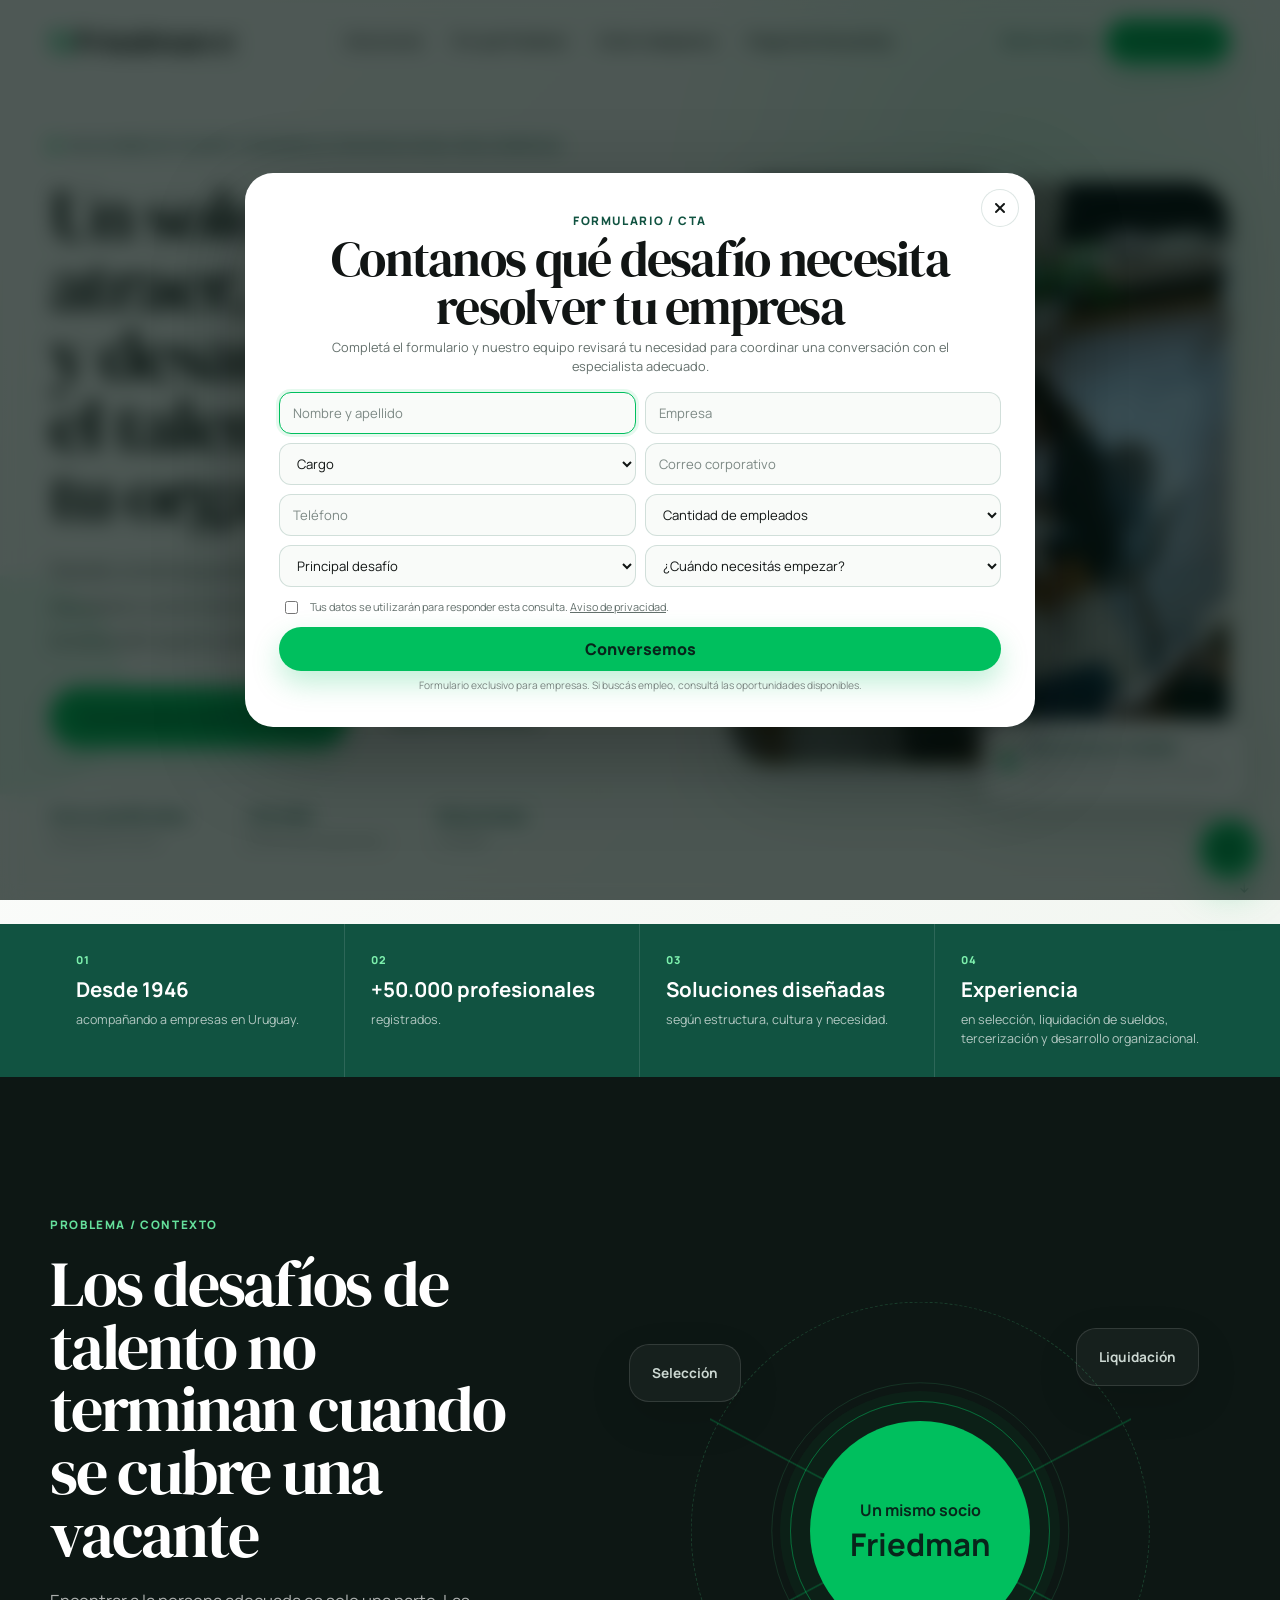
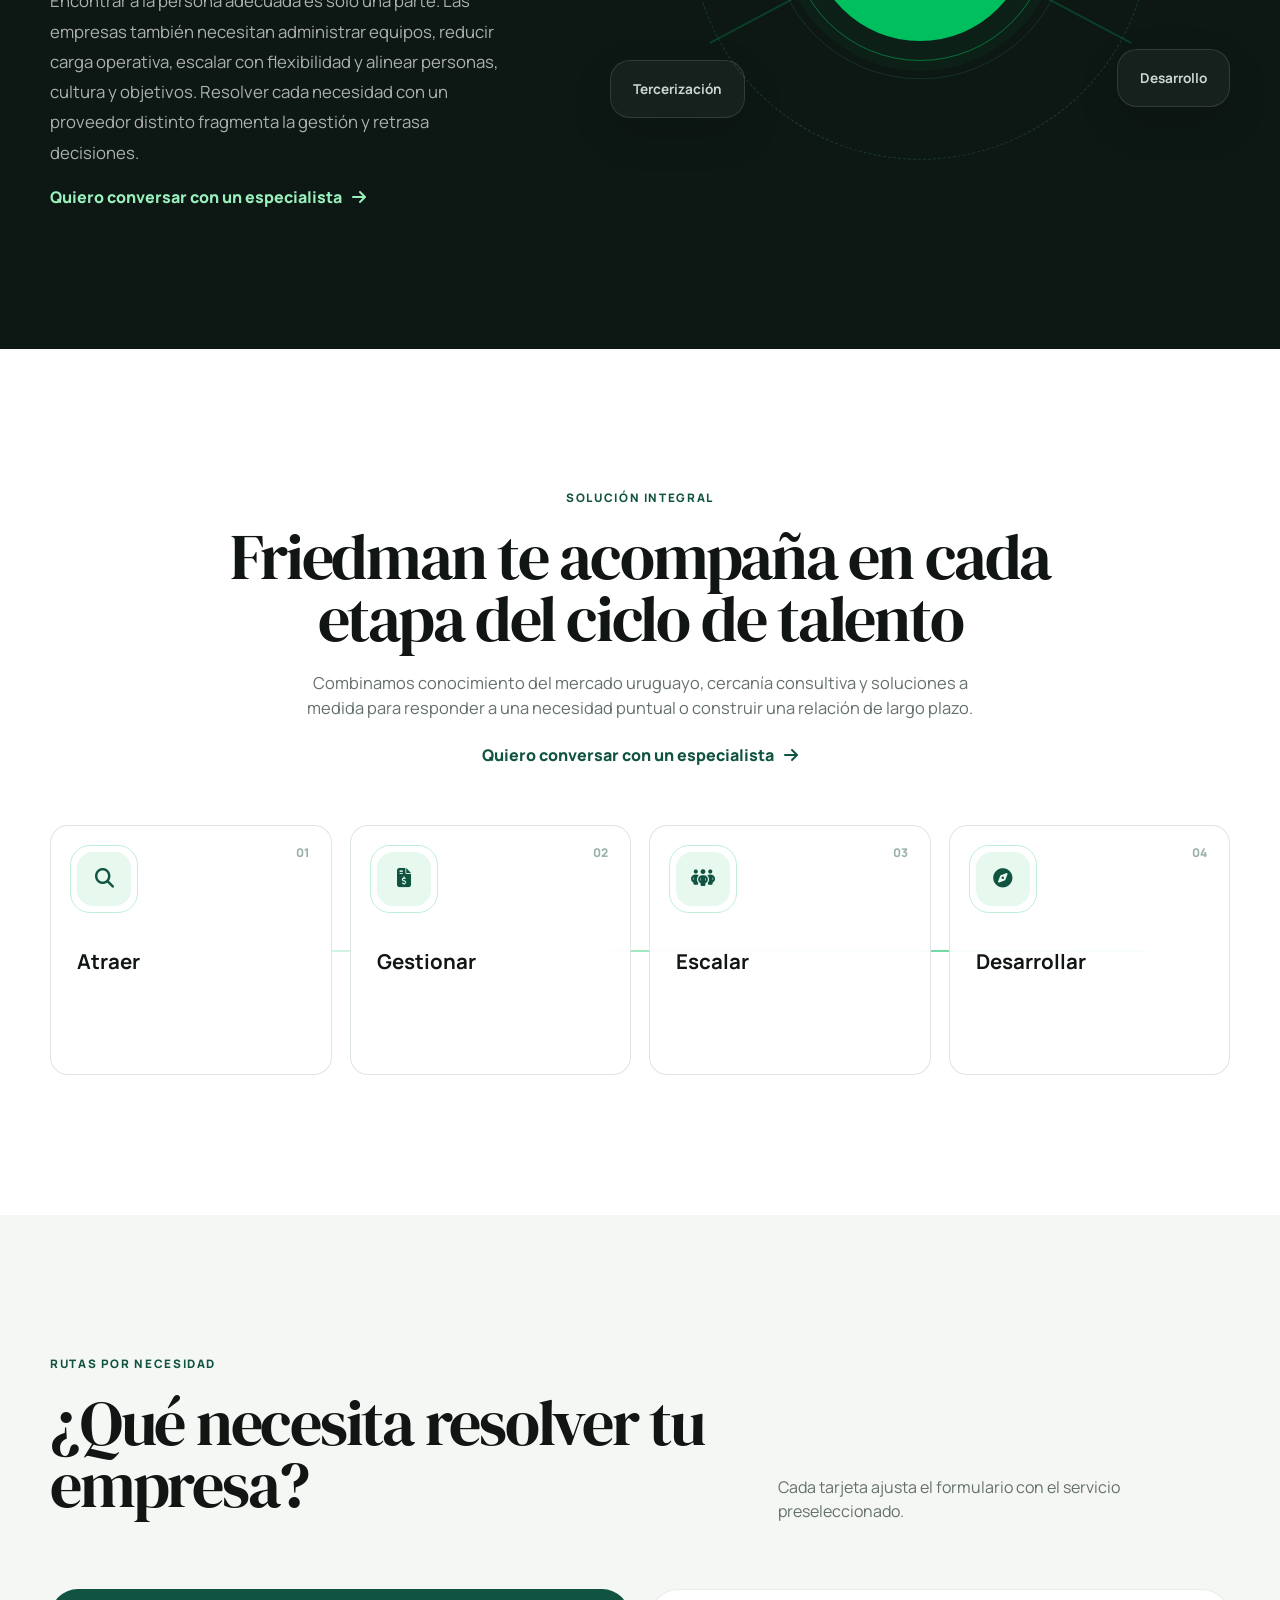
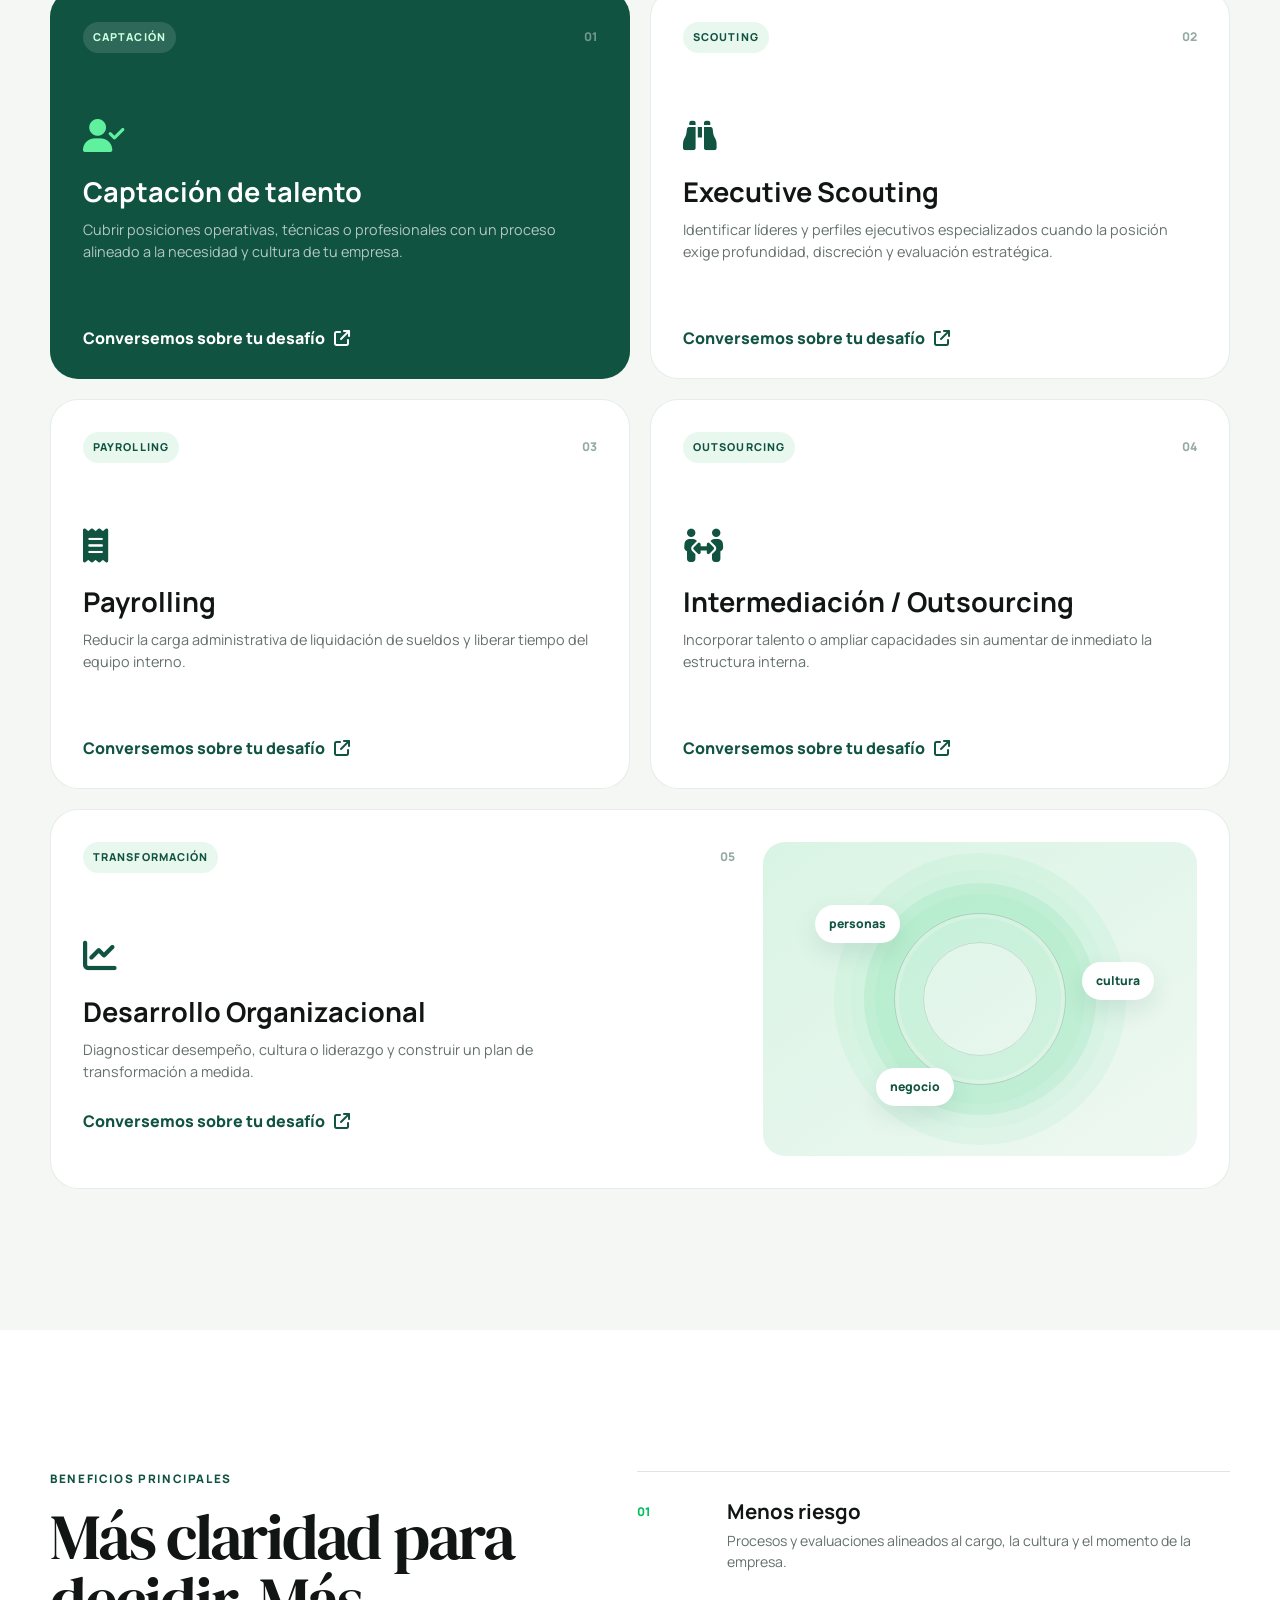
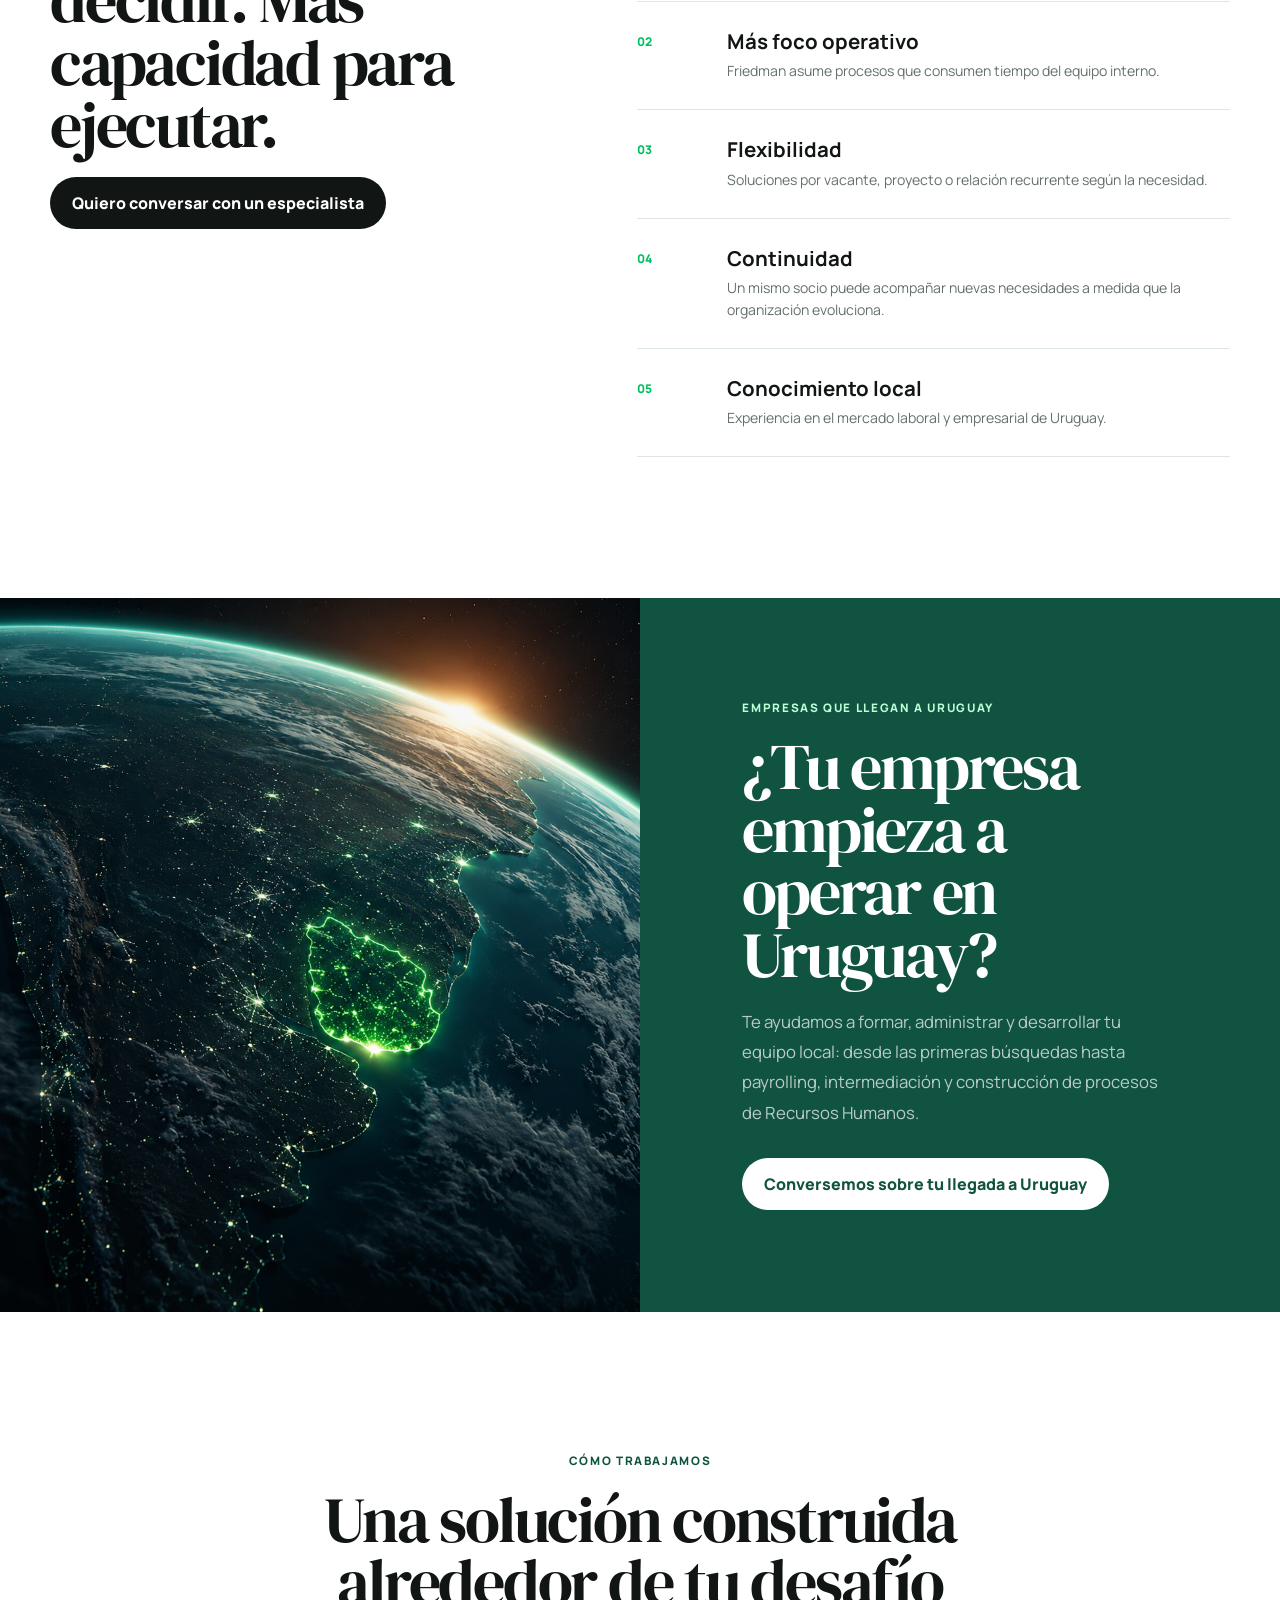
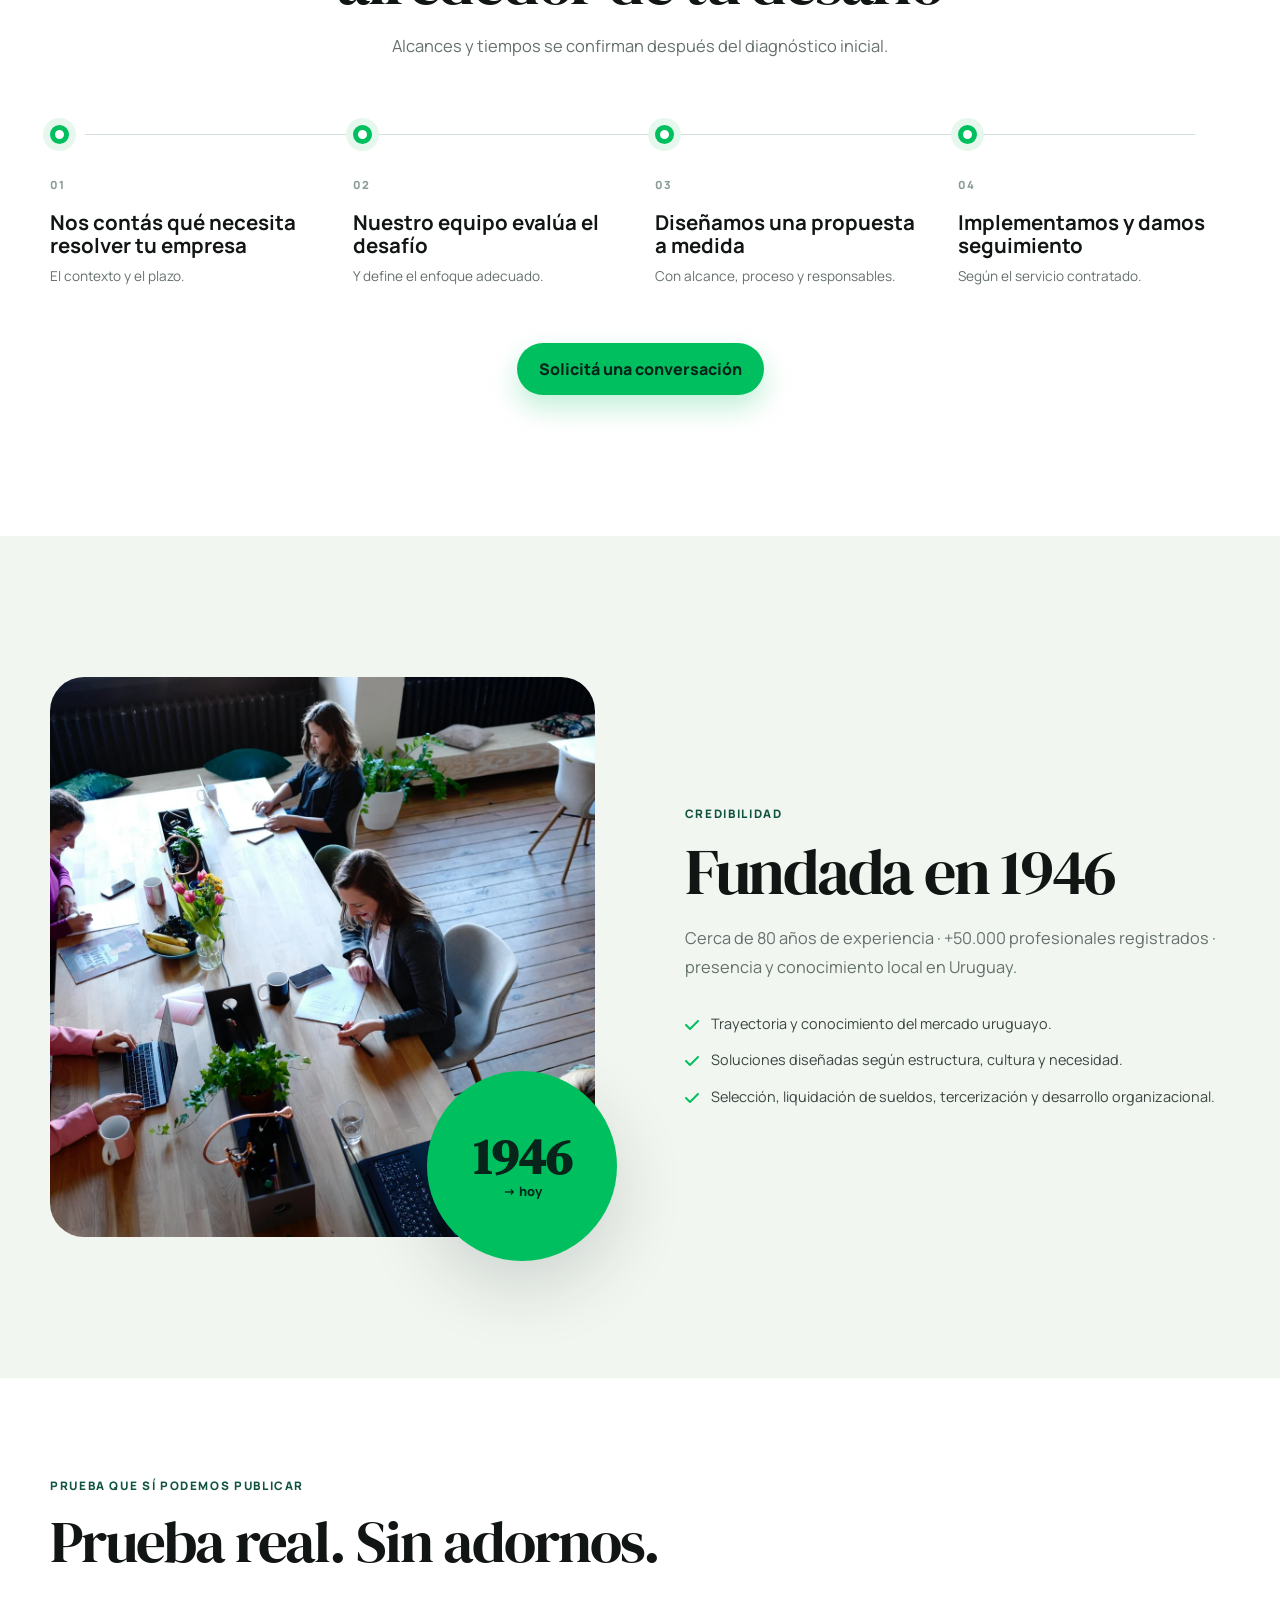
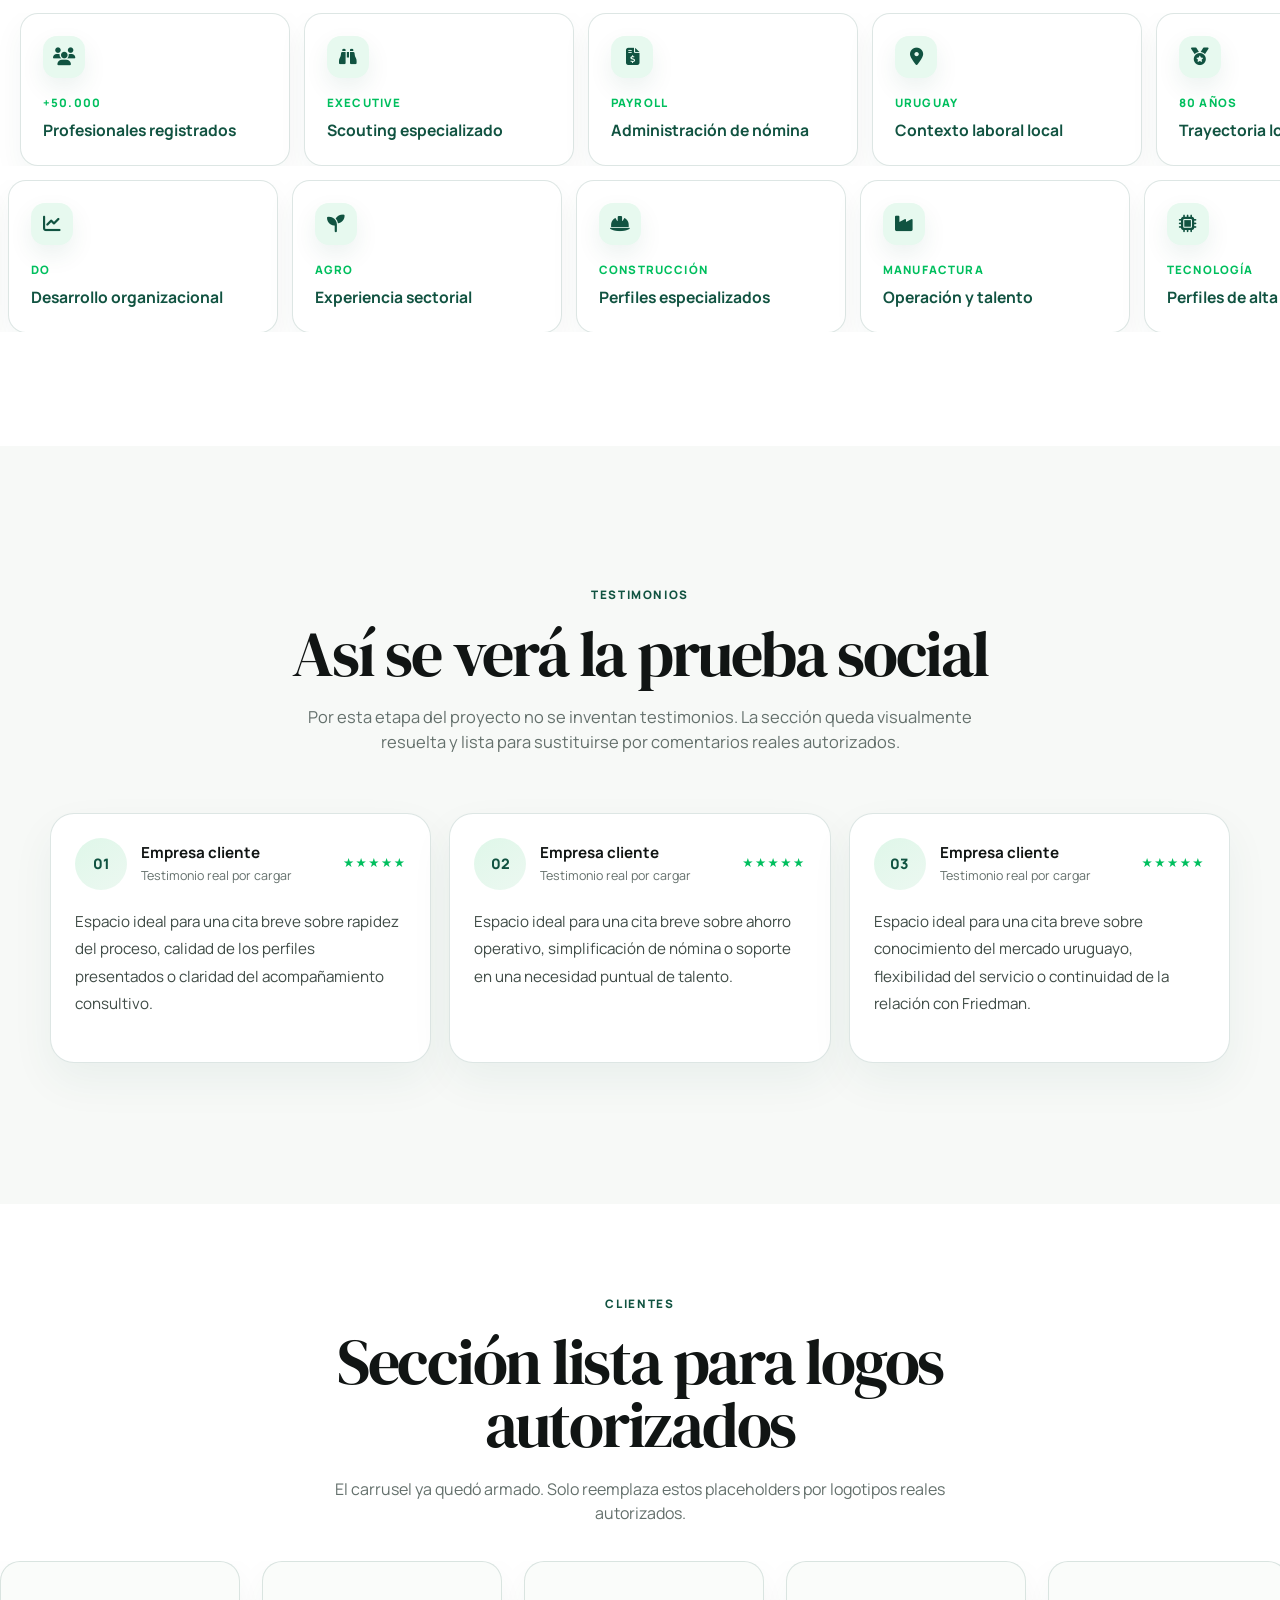
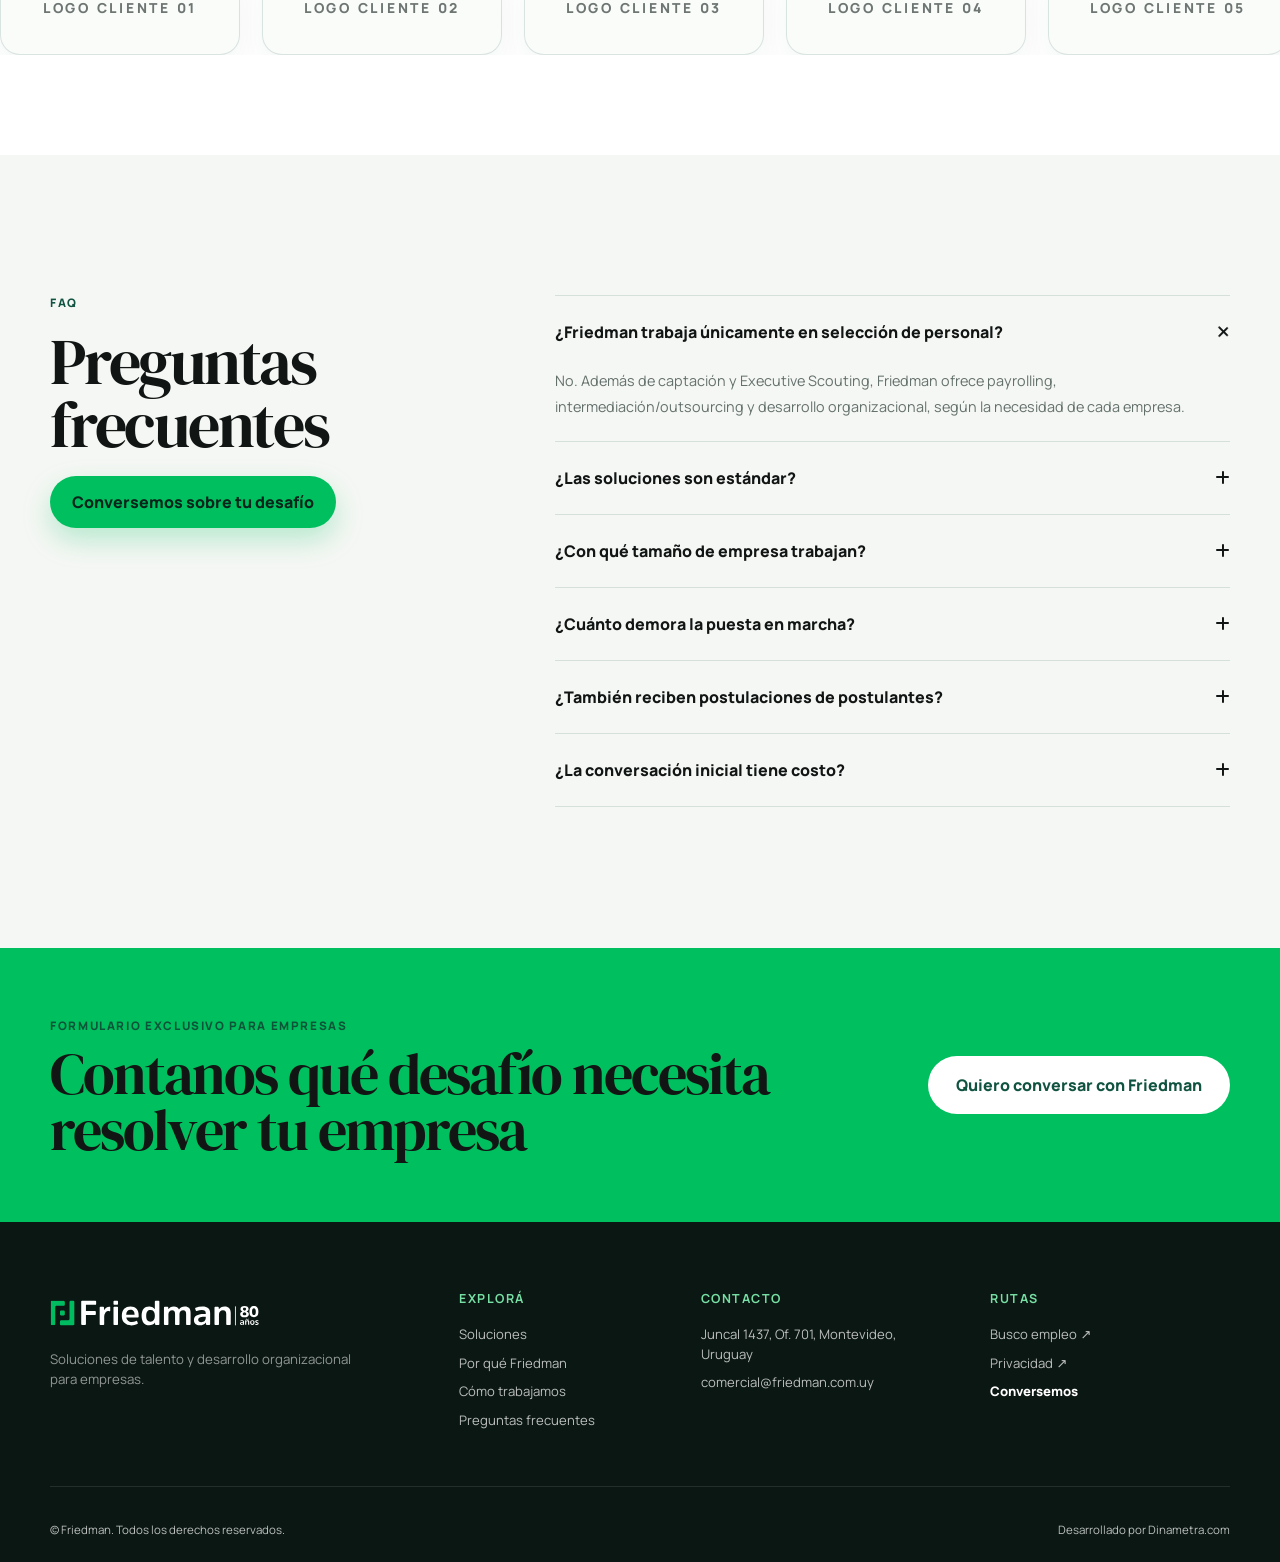
==== commit b05a0861: "cambios logos" ====
--- a/index.html
+++ b/index.html
@@ -138,9 +138,10 @@
             <div class="fragment fragment--d">Desarrollo</div>
             <div class="connector-lines" aria-hidden="true"></div>
             <div class="core-card">
-              <img src="assets/favicon.png" alt="" aria-hidden="true">
-              <span>Un mismo socio</span>
-              <strong>Friedman</strong>
+              <div class="core-card__content">
+                <span>Un mismo socio</span>
+                <strong>Friedman</strong>
+              </div>
             </div>
           </div>
         </div>
@@ -299,8 +300,9 @@
     </section>
 
     <section class="arrival-section">
-      <div class="arrival-image">
-        <img src="assets/friedman-detalle.webp" loading="lazy" alt="Persona revisando y firmando documentación" width="1600" height="1068">
+      <div class="arrival-image arrival-image--hero-style">
+        <img src="assets/uruguay-section-user-image.png" loading="lazy" alt="Visual fotográfico editorial de un globo terráqueo con Uruguay resaltado en verde, vinculado a operación local, payrolling e intermediación en Uruguay" width="1600" height="1600">
+        <div class="arrival-image-overlay" aria-hidden="true"></div>
       </div>
       <div class="arrival-copy reveal">
         <div class="section-kicker section-kicker--light">EMPRESAS QUE LLEGAN A URUGUAY</div>
@@ -375,7 +377,7 @@
     </section>
 
     <!-- No se inventan testimonios. Esta sección usa hechos/áreas reales hasta contar con reviews autorizadas. -->
-    <section class="proof-marquee-section" aria-label="Experiencia y capacidades de Friedman">
+    <section class="proof-marquee-section" aria-label="Prueba real y capacidades de Friedman">
       <div class="container proof-head reveal">
         <div class="section-kicker">PRUEBA QUE SÍ PODEMOS PUBLICAR</div>
         <h2>Prueba real. Sin adornos.</h2>
@@ -383,21 +385,120 @@
 
       <div class="proof-track-wrap">
         <div class="proof-track proof-track--left js-proof-track">
-          <article class="proof-card"><span>80 años</span><strong>Trayectoria local</strong></article>
-          <article class="proof-card"><span>+50.000</span><strong>Profesionales registrados</strong></article>
-          <article class="proof-card"><span>Executive</span><strong>Scouting especializado</strong></article>
-          <article class="proof-card"><span>Payroll</span><strong>Administración de nómina</strong></article>
-          <article class="proof-card"><span>Uruguay</span><strong>Contexto laboral local</strong></article>
+          <article class="proof-card">
+            <div class="proof-icon"><i class="fa-solid fa-users"></i></div>
+            <span>+50.000</span><strong>Profesionales registrados</strong>
+          </article>
+          <article class="proof-card">
+            <div class="proof-icon"><i class="fa-solid fa-binoculars"></i></div>
+            <span>Executive</span><strong>Scouting especializado</strong>
+          </article>
+          <article class="proof-card">
+            <div class="proof-icon"><i class="fa-solid fa-file-invoice-dollar"></i></div>
+            <span>Payroll</span><strong>Administración de nómina</strong>
+          </article>
+          <article class="proof-card">
+            <div class="proof-icon"><i class="fa-solid fa-location-dot"></i></div>
+            <span>Uruguay</span><strong>Contexto laboral local</strong>
+          </article>
+          <article class="proof-card">
+            <div class="proof-icon"><i class="fa-solid fa-medal"></i></div>
+            <span>80 años</span><strong>Trayectoria local</strong>
+          </article>
         </div>
       </div>
 
       <div class="proof-track-wrap">
         <div class="proof-track proof-track--right js-proof-track">
-          <article class="proof-card"><span>Agro</span><strong>Experiencia sectorial</strong></article>
-          <article class="proof-card"><span>Construcción</span><strong>Perfiles especializados</strong></article>
-          <article class="proof-card"><span>Manufactura</span><strong>Operación y talento</strong></article>
-          <article class="proof-card"><span>Tecnología</span><strong>Perfiles de alta demanda</strong></article>
-          <article class="proof-card"><span>DO</span><strong>Desarrollo organizacional</strong></article>
+          <article class="proof-card">
+            <div class="proof-icon"><i class="fa-solid fa-seedling"></i></div>
+            <span>Agro</span><strong>Experiencia sectorial</strong>
+          </article>
+          <article class="proof-card">
+            <div class="proof-icon"><i class="fa-solid fa-helmet-safety"></i></div>
+            <span>Construcción</span><strong>Perfiles especializados</strong>
+          </article>
+          <article class="proof-card">
+            <div class="proof-icon"><i class="fa-solid fa-industry"></i></div>
+            <span>Manufactura</span><strong>Operación y talento</strong>
+          </article>
+          <article class="proof-card">
+            <div class="proof-icon"><i class="fa-solid fa-microchip"></i></div>
+            <span>Tecnología</span><strong>Perfiles de alta demanda</strong>
+          </article>
+          <article class="proof-card">
+            <div class="proof-icon"><i class="fa-solid fa-chart-line"></i></div>
+            <span>DO</span><strong>Desarrollo organizacional</strong>
+          </article>
+        </div>
+      </div>
+    </section>
+
+    <section class="section testimonials-section" id="reviews">
+      <div class="container">
+        <div class="center-head reveal">
+          <div class="section-kicker">TESTIMONIOS</div>
+          <h2>Así se verá la prueba social</h2>
+          <p>Por esta etapa del proyecto no se inventan testimonios. La sección queda visualmente resuelta y lista para sustituirse por comentarios reales autorizados.</p>
+        </div>
+
+        <div class="testimonials-grid">
+          <article class="testimonial-card reveal">
+            <div class="testimonial-top">
+              <div class="testimonial-avatar">01</div>
+              <div class="testimonial-meta">
+                <strong>Empresa cliente</strong>
+                <span>Testimonio real por cargar</span>
+              </div>
+              <div class="testimonial-stars" aria-label="5 estrellas">★★★★★</div>
+            </div>
+            <p>Espacio ideal para una cita breve sobre rapidez del proceso, calidad de los perfiles presentados o claridad del acompañamiento consultivo.</p>
+          </article>
+
+          <article class="testimonial-card reveal">
+            <div class="testimonial-top">
+              <div class="testimonial-avatar">02</div>
+              <div class="testimonial-meta">
+                <strong>Empresa cliente</strong>
+                <span>Testimonio real por cargar</span>
+              </div>
+              <div class="testimonial-stars" aria-label="5 estrellas">★★★★★</div>
+            </div>
+            <p>Espacio ideal para una cita breve sobre ahorro operativo, simplificación de nómina o soporte en una necesidad puntual de talento.</p>
+          </article>
+
+          <article class="testimonial-card reveal">
+            <div class="testimonial-top">
+              <div class="testimonial-avatar">03</div>
+              <div class="testimonial-meta">
+                <strong>Empresa cliente</strong>
+                <span>Testimonio real por cargar</span>
+              </div>
+              <div class="testimonial-stars" aria-label="5 estrellas">★★★★★</div>
+            </div>
+            <p>Espacio ideal para una cita breve sobre conocimiento del mercado uruguayo, flexibilidad del servicio o continuidad de la relación con Friedman.</p>
+          </article>
+        </div>
+      </div>
+    </section>
+
+    <section class="logo-carousel-section" aria-label="Carrusel de logotipos de clientes">
+      <div class="container logo-head reveal">
+        <div class="section-kicker">CLIENTES</div>
+        <h2>Sección lista para logos autorizados</h2>
+        <p>El carrusel ya quedó armado. Solo reemplaza estos placeholders por logotipos reales autorizados.</p>
+      </div>
+
+      <div class="logo-track-wrap">
+        <div class="logo-track js-logo-track">
+          <div class="logo-chip"><span>LOGO CLIENTE 01</span></div>
+          <div class="logo-chip"><span>LOGO CLIENTE 02</span></div>
+          <div class="logo-chip"><span>LOGO CLIENTE 03</span></div>
+          <div class="logo-chip"><span>LOGO CLIENTE 04</span></div>
+          <div class="logo-chip"><span>LOGO CLIENTE 05</span></div>
+          <div class="logo-chip"><span>LOGO CLIENTE 06</span></div>
+          <div class="logo-chip"><span>LOGO CLIENTE 07</span></div>
+          <div class="logo-chip"><span>LOGO CLIENTE 08</span></div>
         </div>
       </div>
     </section>
--- a/styles.css
+++ b/styles.css
@@ -811,3 +811,331 @@
     font-size:clamp(2.65rem,12.5vw,3.75rem);
   }
 }
+
+
+/* ==========================================================
+   V4 - Nuevas secciones: iconos, testimonios y logos
+   ========================================================== */
+
+/* Core green circle */
+.core-card{
+  text-align:center;
+  gap:8px;
+}
+.core-card img{
+  display:block;
+  margin:0 auto 10px;
+}
+.core-card span,
+.core-card strong{
+  display:block;
+  width:100%;
+  text-align:center;
+}
+.core-card span{
+  line-height:1.1;
+}
+.core-card strong{
+  line-height:1.02;
+  margin-top:4px;
+}
+
+/* Proof cards with icons */
+.proof-track-wrap{
+  padding-inline:20px;
+}
+.proof-card{
+  display:flex;
+  flex-direction:column;
+  align-items:flex-start;
+  justify-content:flex-start;
+  min-height:126px;
+}
+.proof-icon{
+  width:42px;
+  height:42px;
+  border-radius:14px;
+  background:#e7f9ef;
+  color:var(--green-dark);
+  display:grid;
+  place-items:center;
+  font-size:1.1rem;
+  margin-bottom:16px;
+  box-shadow:0 10px 24px rgba(17,83,65,.08);
+}
+.proof-card span{
+  margin-bottom:8px;
+}
+
+/* Testimonials */
+.testimonials-section{
+  background:#f7f9f7;
+}
+.testimonials-grid{
+  display:grid;
+  grid-template-columns:repeat(3,1fr);
+  gap:18px;
+}
+.testimonial-card{
+  background:#fff;
+  border:1px solid var(--line);
+  border-radius:24px;
+  padding:24px;
+  box-shadow:0 18px 44px rgba(17,83,65,.06);
+}
+.testimonial-top{
+  display:grid;
+  grid-template-columns:auto 1fr auto;
+  gap:14px;
+  align-items:center;
+  margin-bottom:18px;
+}
+.testimonial-avatar{
+  width:52px;
+  height:52px;
+  border-radius:50%;
+  display:grid;
+  place-items:center;
+  background:linear-gradient(145deg,#dff7e9,#ecf8f1);
+  color:var(--green-dark);
+  font-weight:800;
+  font-size:.9rem;
+}
+.testimonial-meta strong{
+  display:block;
+  color:var(--ink);
+  font-size:.95rem;
+}
+.testimonial-meta span{
+  display:block;
+  color:var(--muted);
+  font-size:.78rem;
+  margin-top:3px;
+}
+.testimonial-stars{
+  color:var(--green);
+  letter-spacing:.12em;
+  font-size:.78rem;
+  white-space:nowrap;
+}
+.testimonial-card p{
+  margin:0;
+  color:#3f4b46;
+  line-height:1.8;
+  font-size:.93rem;
+}
+
+/* Client logo carousel */
+.logo-carousel-section{
+  padding:92px 0 100px;
+  background:#fff;
+  overflow:hidden;
+}
+.logo-head{
+  text-align:center;
+  max-width:820px;
+  margin:0 auto 36px;
+}
+.logo-head p{
+  max-width:640px;
+  margin:0 auto;
+}
+.logo-track-wrap{
+  overflow:hidden;
+}
+.logo-track{
+  display:flex;
+  align-items:center;
+  gap:22px;
+  width:max-content;
+  animation:logo-marquee 23s linear infinite;
+  will-change:transform;
+}
+.logo-track:hover{
+  animation-play-state:paused;
+}
+.logo-chip{
+  min-width:240px;
+  height:94px;
+  border-radius:20px;
+  border:1px solid var(--line);
+  background:#fafcfa;
+  display:grid;
+  place-items:center;
+  box-shadow:0 14px 34px rgba(17,83,65,.05);
+}
+.logo-chip span{
+  color:#6e7673;
+  font-weight:800;
+  letter-spacing:.2em;
+  font-size:.86rem;
+  text-transform:uppercase;
+}
+@keyframes logo-marquee{
+  to{transform:translateX(-50%)}
+}
+
+/* Arrival visual to match the hero look */
+.arrival-image{
+  position:relative;
+  overflow:hidden;
+}
+.arrival-image--hero-style img{
+  filter:contrast(1.02) saturate(.92) brightness(.9);
+}
+.arrival-image-overlay{
+  position:absolute;
+  inset:0;
+  background:
+    linear-gradient(135deg,rgba(8,24,19,.18),rgba(8,24,19,.08) 40%,rgba(255,255,255,0) 100%);
+  pointer-events:none;
+}
+
+/* Responsive */
+@media (max-width: 1000px){
+  .testimonials-grid{
+    grid-template-columns:1fr 1fr;
+  }
+}
+@media (max-width: 720px){
+  .proof-track-wrap{
+    padding-inline:10px;
+  }
+  .proof-card{
+    min-height:118px;
+  }
+  .testimonials-grid{
+    grid-template-columns:1fr;
+  }
+  .testimonial-top{
+    grid-template-columns:auto 1fr;
+  }
+  .testimonial-stars{
+    grid-column:1 / -1;
+    padding-left:66px;
+  }
+  .logo-chip{
+    min-width:190px;
+    height:84px;
+  }
+}
+
+
+/* ==========================================================
+   V5 - Ajustes solicitados
+   ========================================================== */
+
+/* Círculo central mejor centrado */
+.core-card{
+  display:grid;
+  place-items:center;
+  padding:18px;
+}
+.core-card__content{
+  display:flex;
+  flex-direction:column;
+  align-items:center;
+  justify-content:center;
+  text-align:center;
+  width:100%;
+  max-width:170px;
+  margin:0 auto;
+}
+.core-card__content span{
+  font-size:1rem;
+  line-height:1.15;
+  margin:0 0 10px;
+}
+.core-card__content strong{
+  font-size:1.95rem;
+  line-height:1;
+  margin:0;
+}
+
+/* Testimonios: se ven completos sin fingir ser reales */
+.testimonials-section .center-head{
+  max-width:920px;
+}
+.testimonial-card{
+  min-height:250px;
+}
+.testimonial-card p{
+  font-size:.95rem;
+}
+
+/* Nueva imagen de Uruguay con el mismo look & feel del hero */
+.arrival-image--hero-style img{
+  width:100%;
+  height:100%;
+  object-fit:cover;
+  filter:contrast(1.02) saturate(.88) brightness(.86);
+}
+.arrival-image-overlay{
+  background:
+    linear-gradient(135deg,rgba(7,25,20,.28),rgba(7,25,20,.12) 42%,rgba(255,255,255,0) 100%),
+    radial-gradient(circle at 20% 20%,rgba(255,255,255,.06),transparent 28%);
+}
+
+@media (max-width: 720px){
+  .core-card__content{
+    max-width:145px;
+  }
+  .core-card__content span{
+    font-size:.92rem;
+    margin-bottom:8px;
+  }
+  .core-card__content strong{
+    font-size:1.7rem;
+  }
+}
+
+
+/* ==========================================================
+   V6 - Visual Uruguay / equipo local
+   ========================================================== */
+.arrival-image--hero-style img{
+  width:100%;
+  height:100%;
+  object-fit:cover;
+  object-position:center;
+  filter:none;
+}
+.arrival-image-overlay{
+  background:
+    linear-gradient(135deg,rgba(7,25,20,.06),rgba(7,25,20,.02) 42%,rgba(255,255,255,0) 100%);
+}
+
+
+/* ==========================================================
+   V7 - Fotografía estilo mundo / Uruguay
+   ========================================================== */
+.arrival-image--hero-style img{
+  width:100%;
+  height:100%;
+  object-fit:cover;
+  object-position:center;
+  image-rendering:auto;
+}
+
+
+/* ==========================================================
+   V8 - Nueva imagen aplicada a la sección Uruguay
+   ========================================================== */
+.arrival-image--hero-style img{
+  width:100%;
+  height:100%;
+  object-fit:cover;
+  object-position:38% center;
+}
+
+
+/* ==========================================================
+   V9 - Imagen adjunta aplicada en sección Uruguay
+   ========================================================== */
+.arrival-image--hero-style img{
+  width:100%;
+  height:100%;
+  object-fit:cover;
+  object-position:30% center;
+  filter:none;
+}
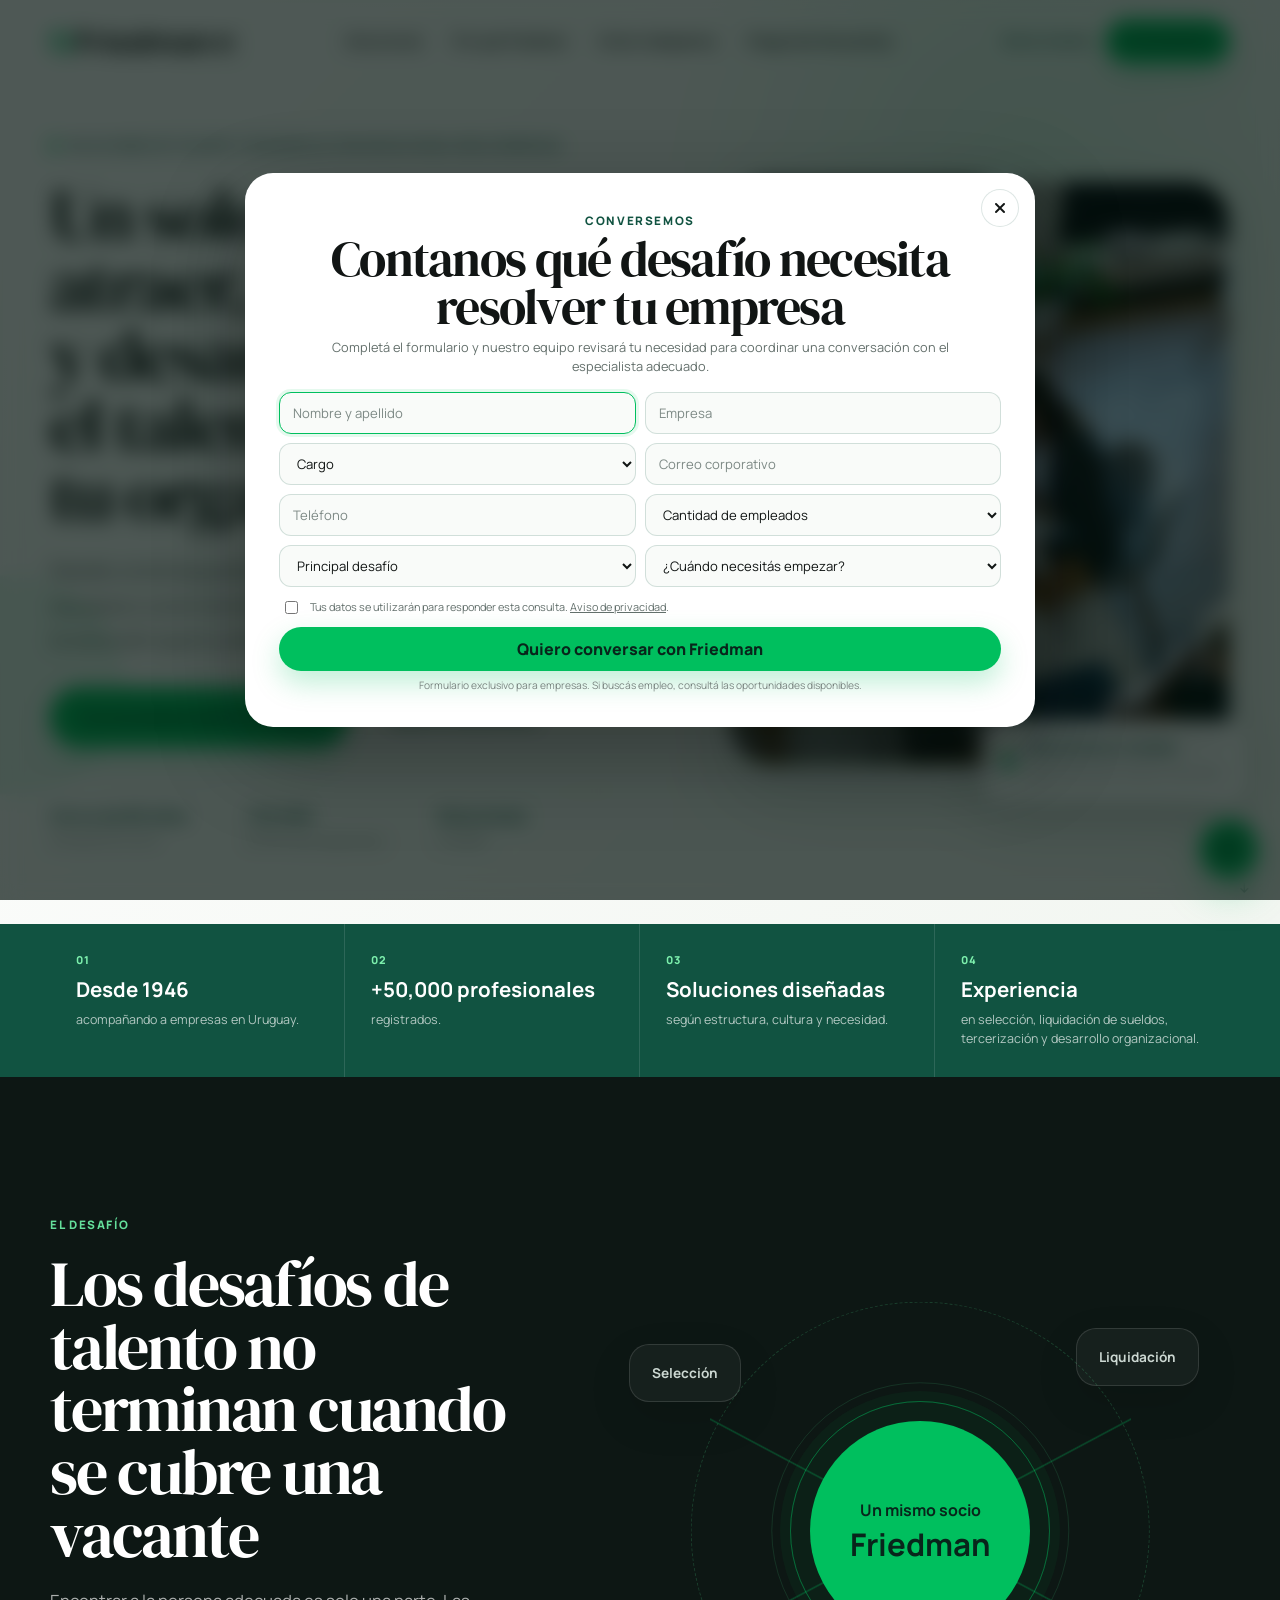
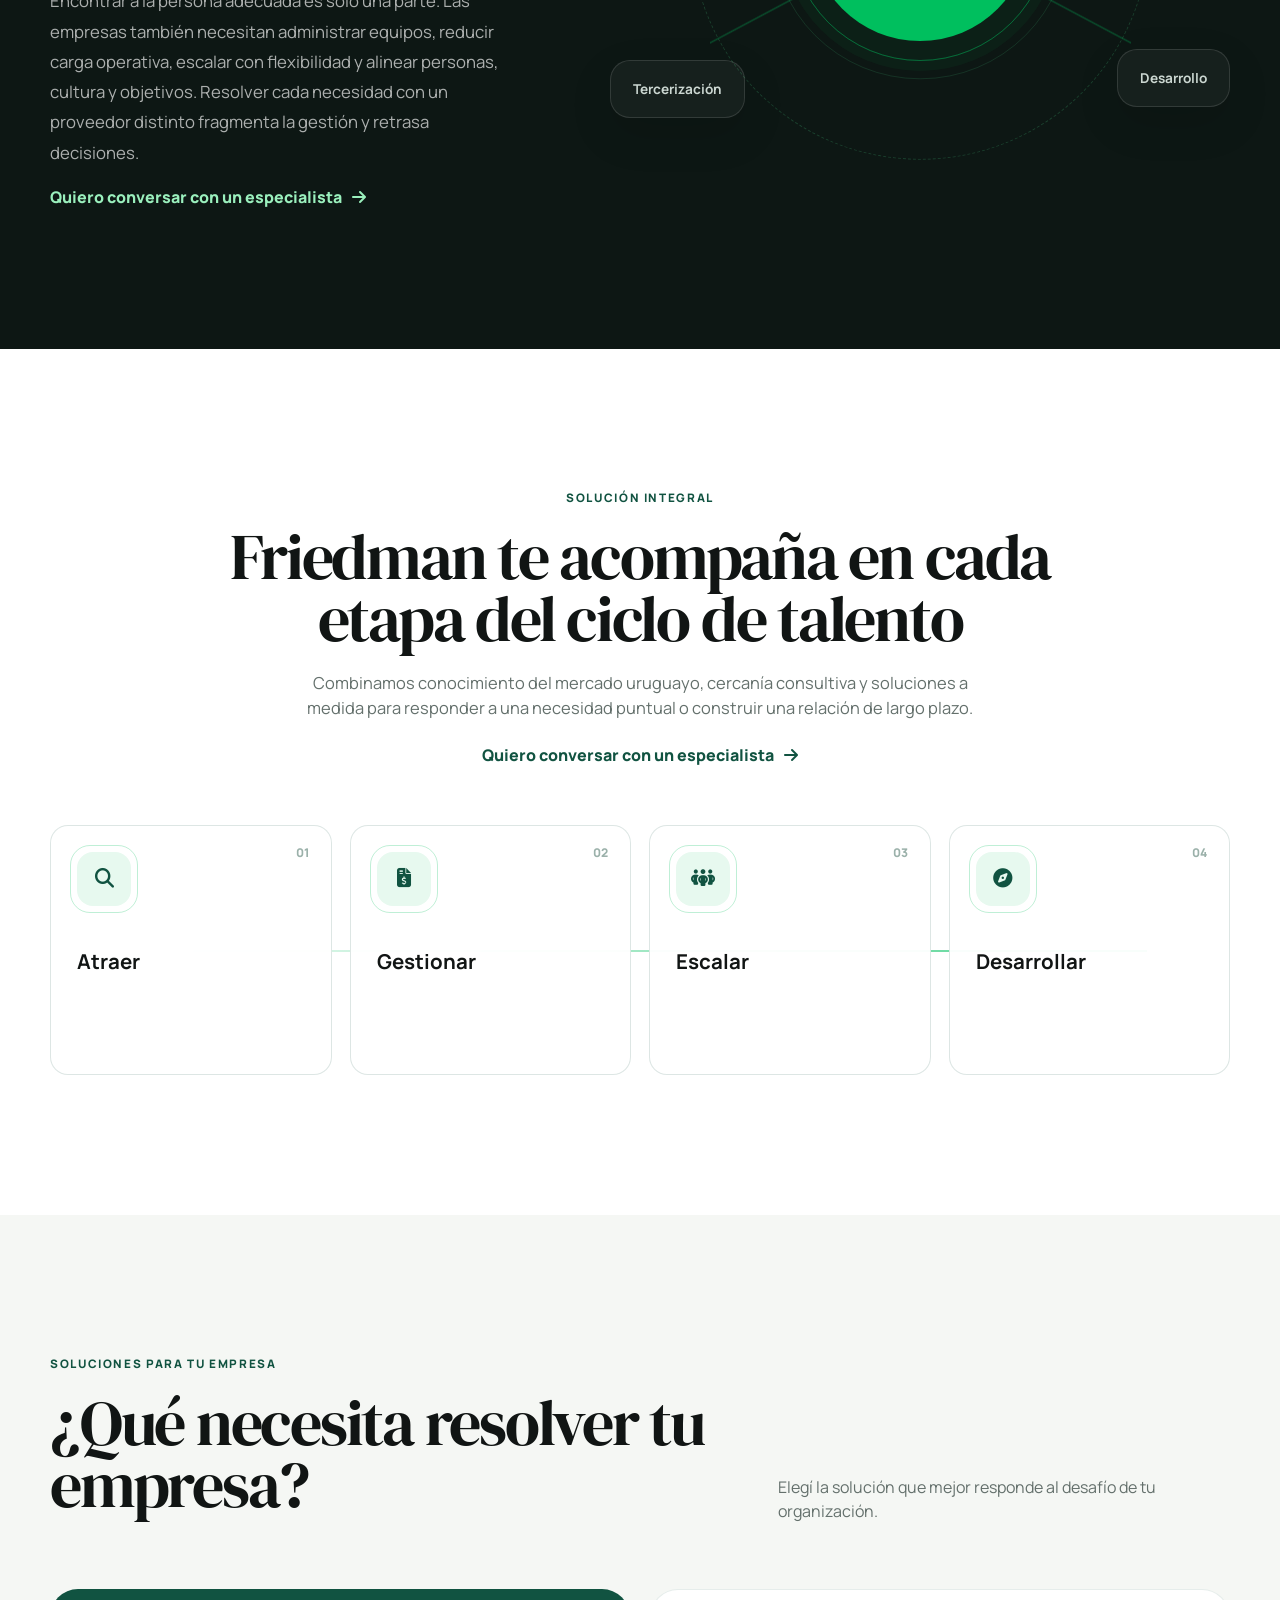
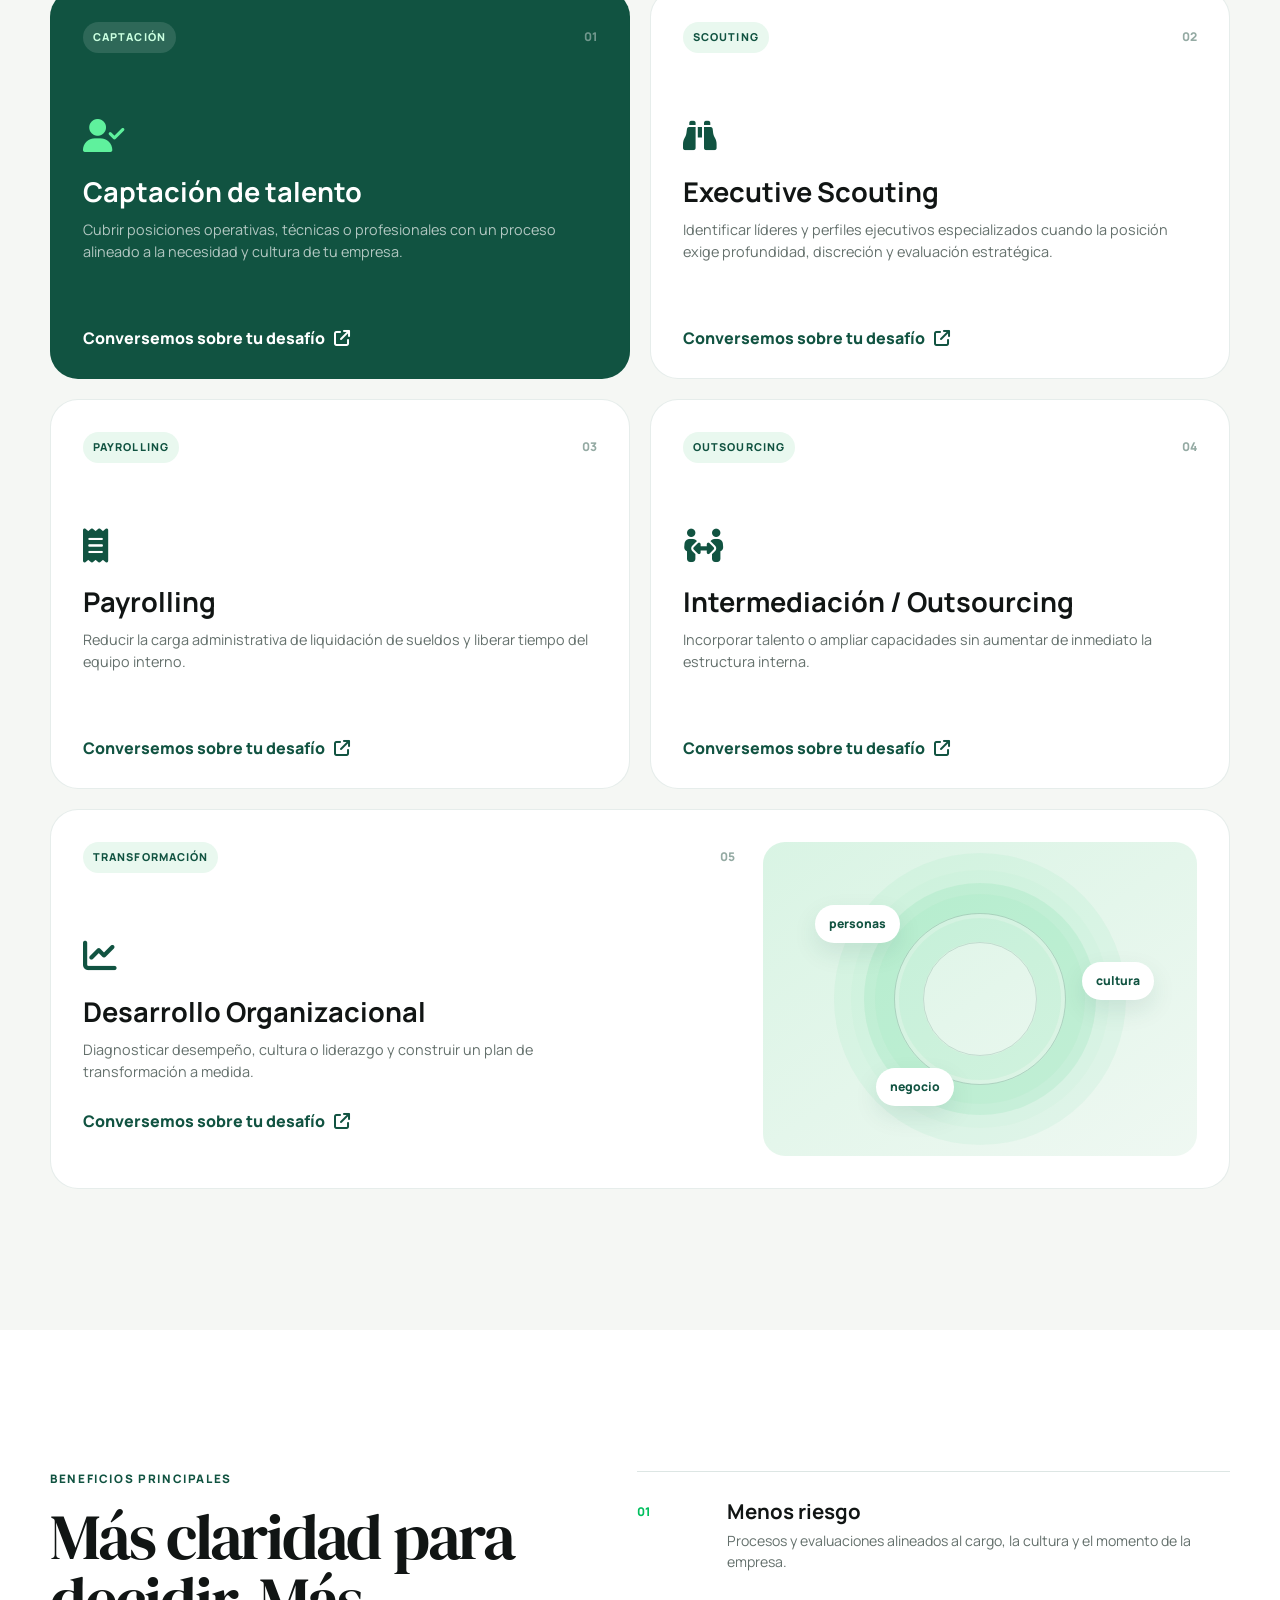
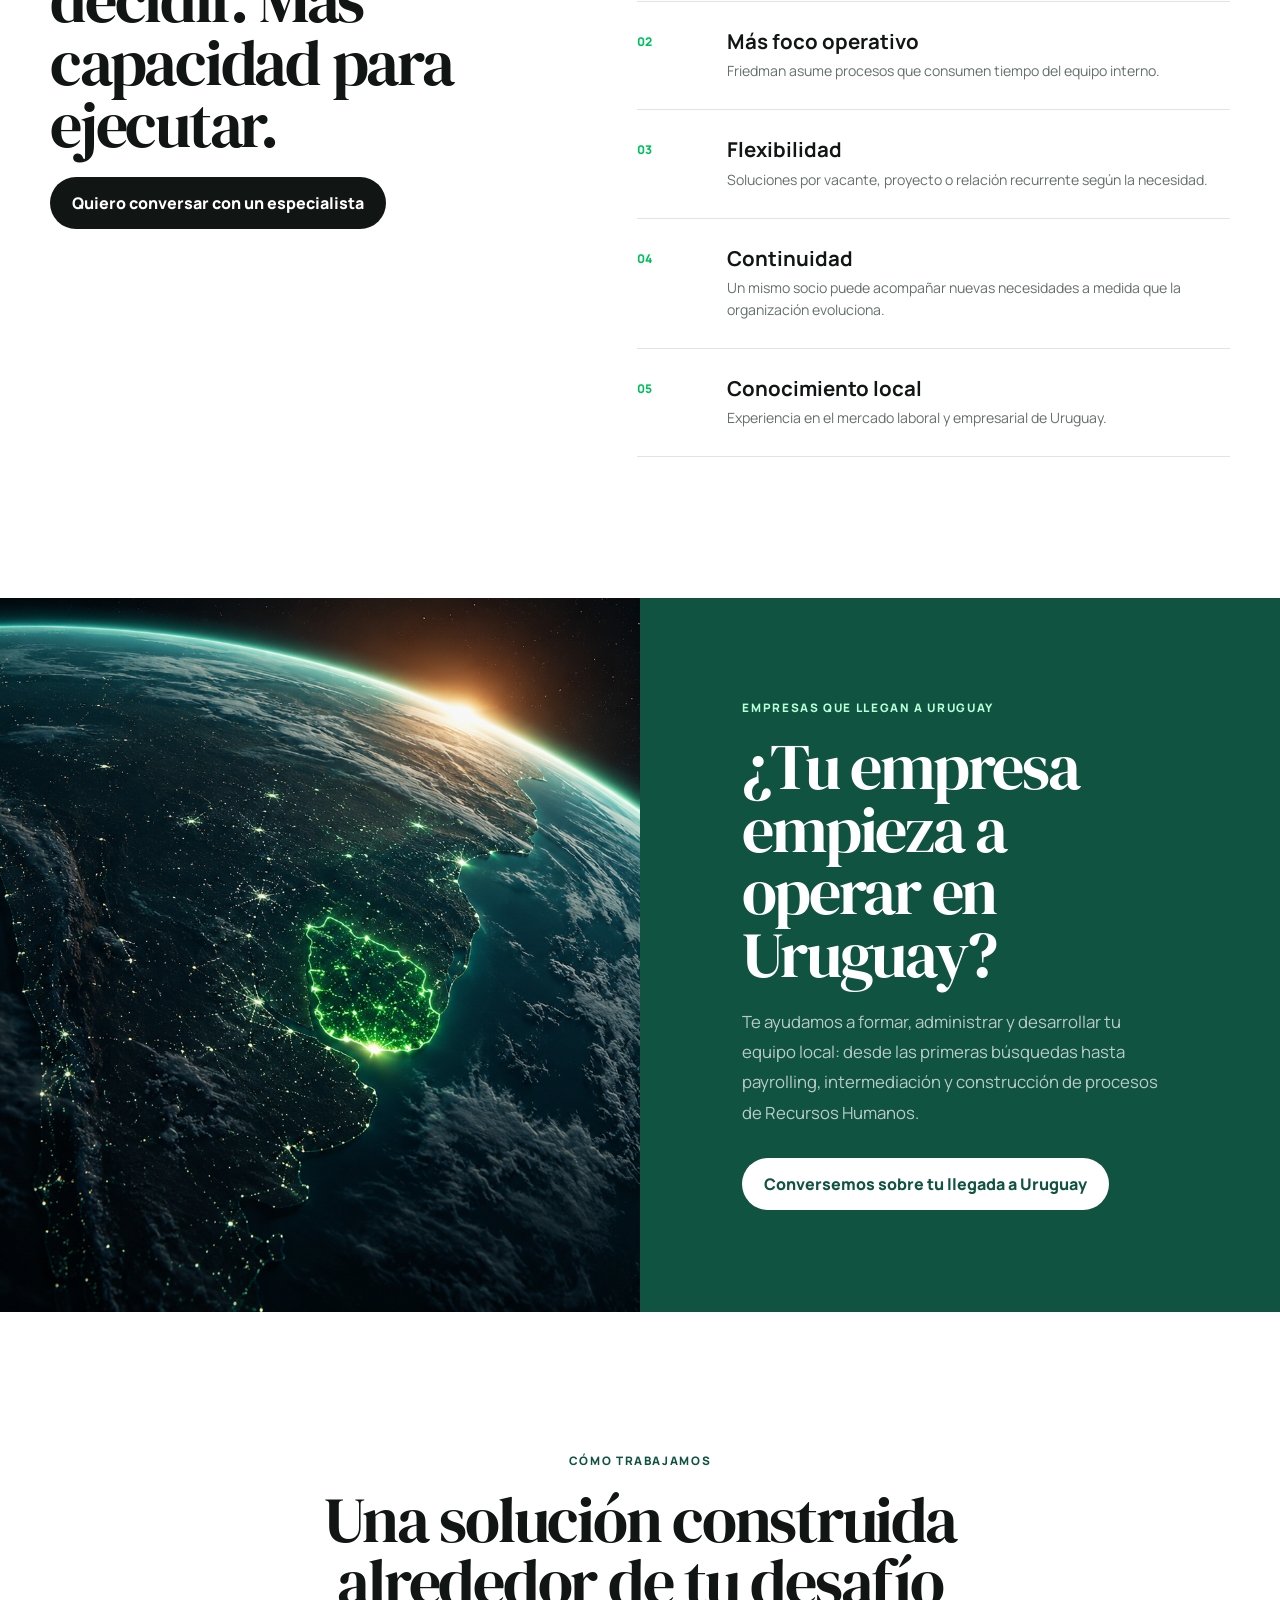
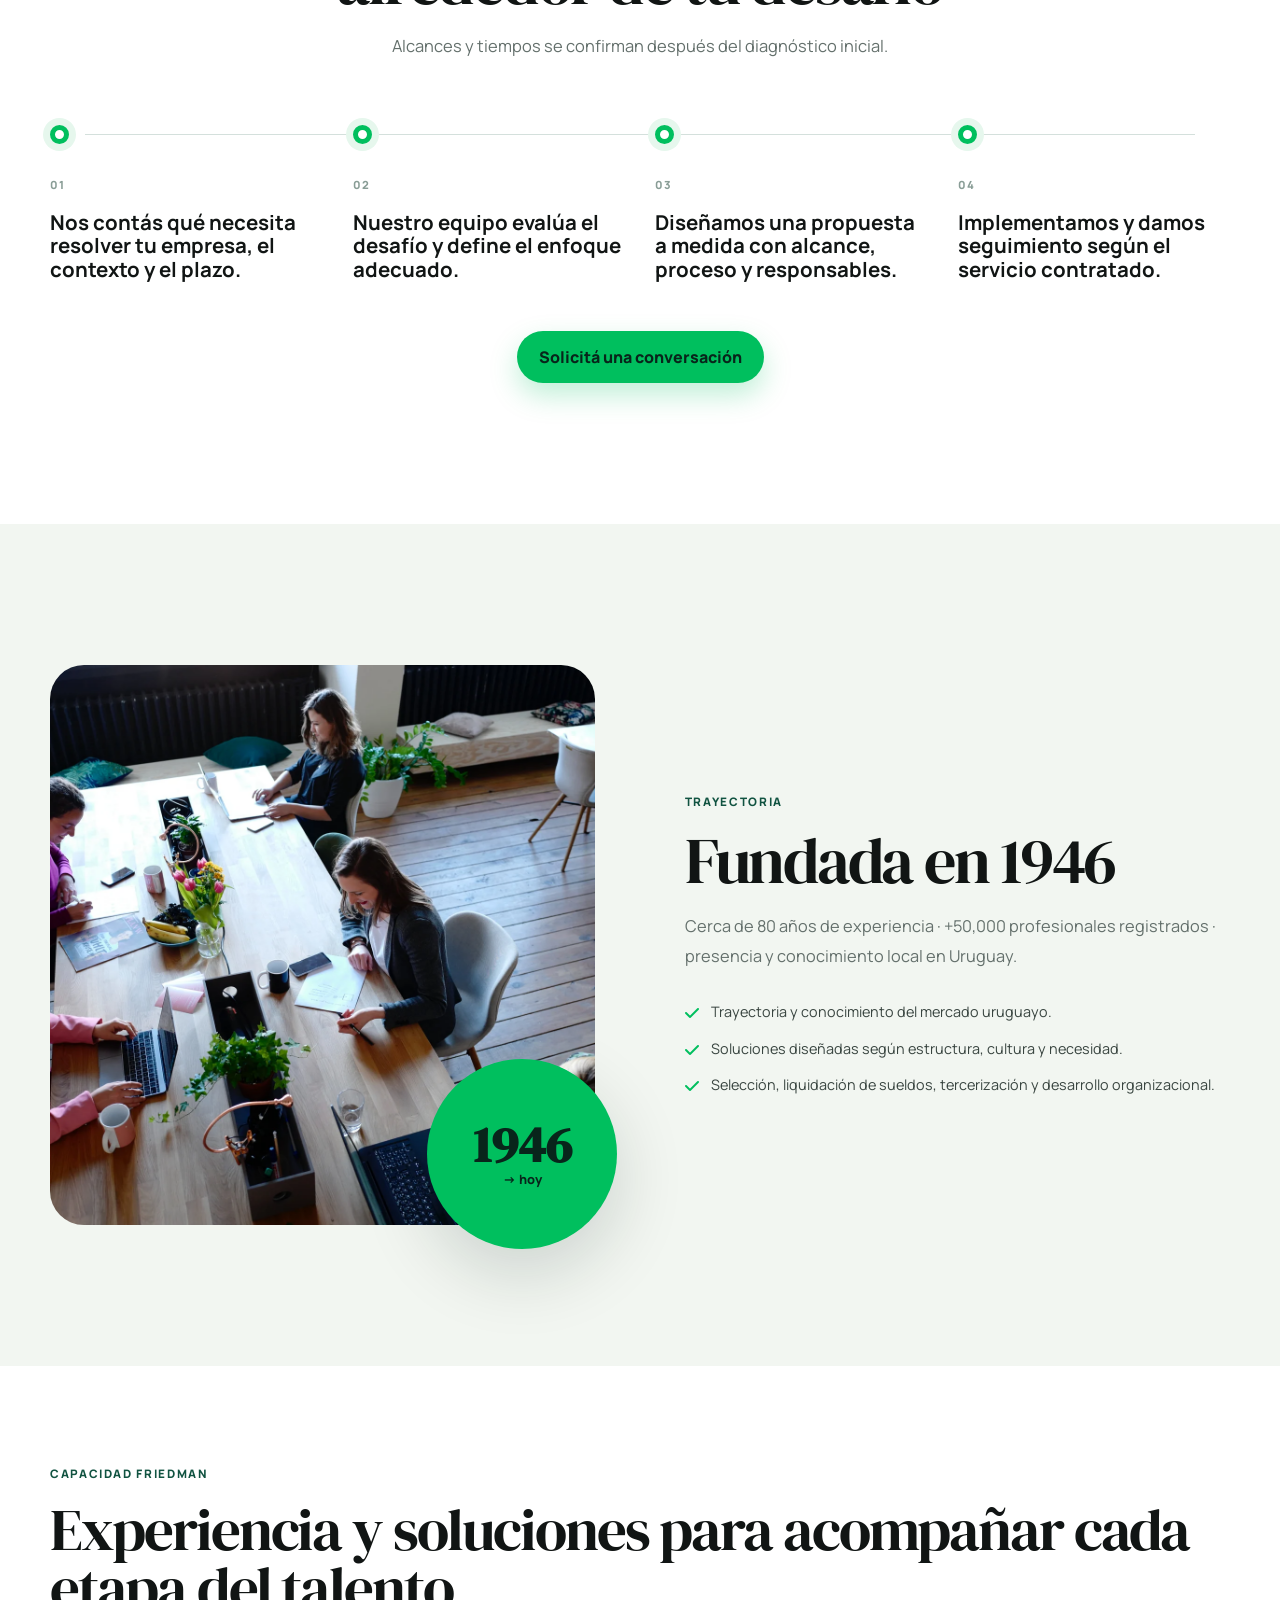
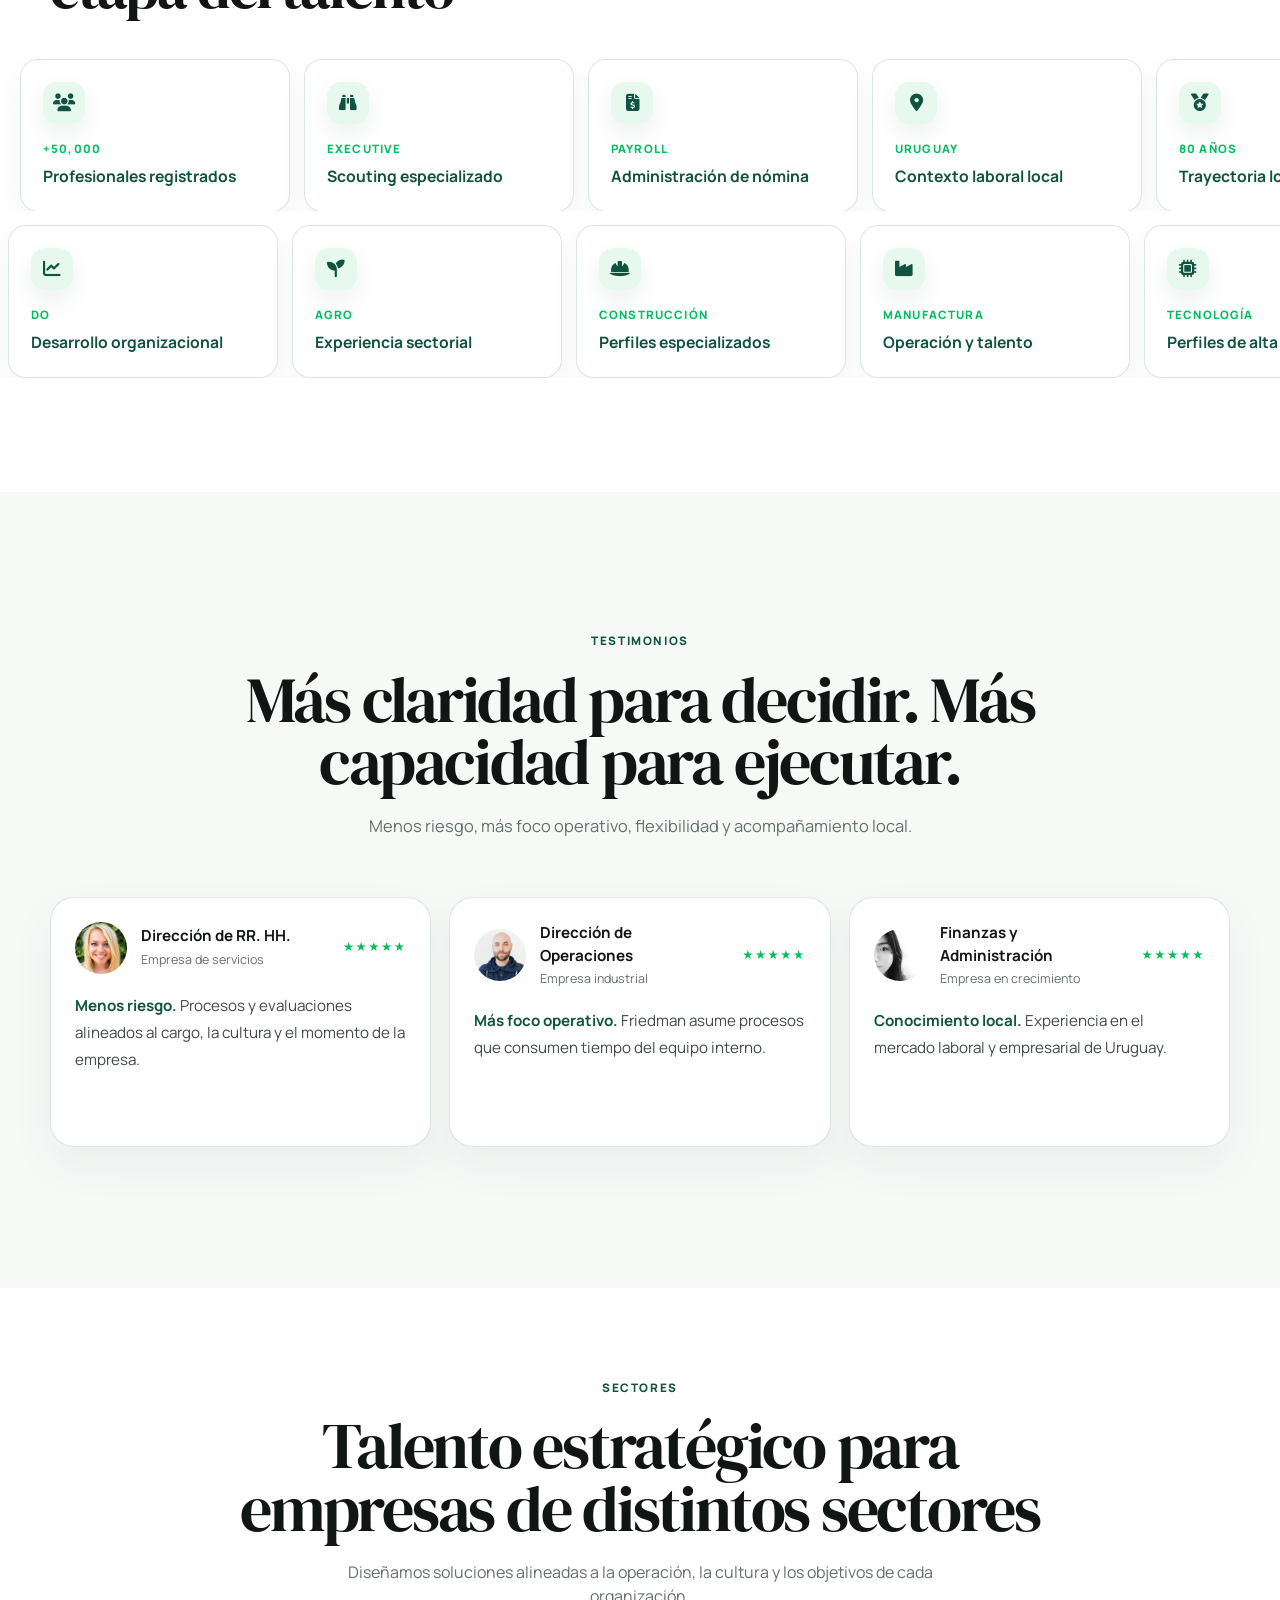
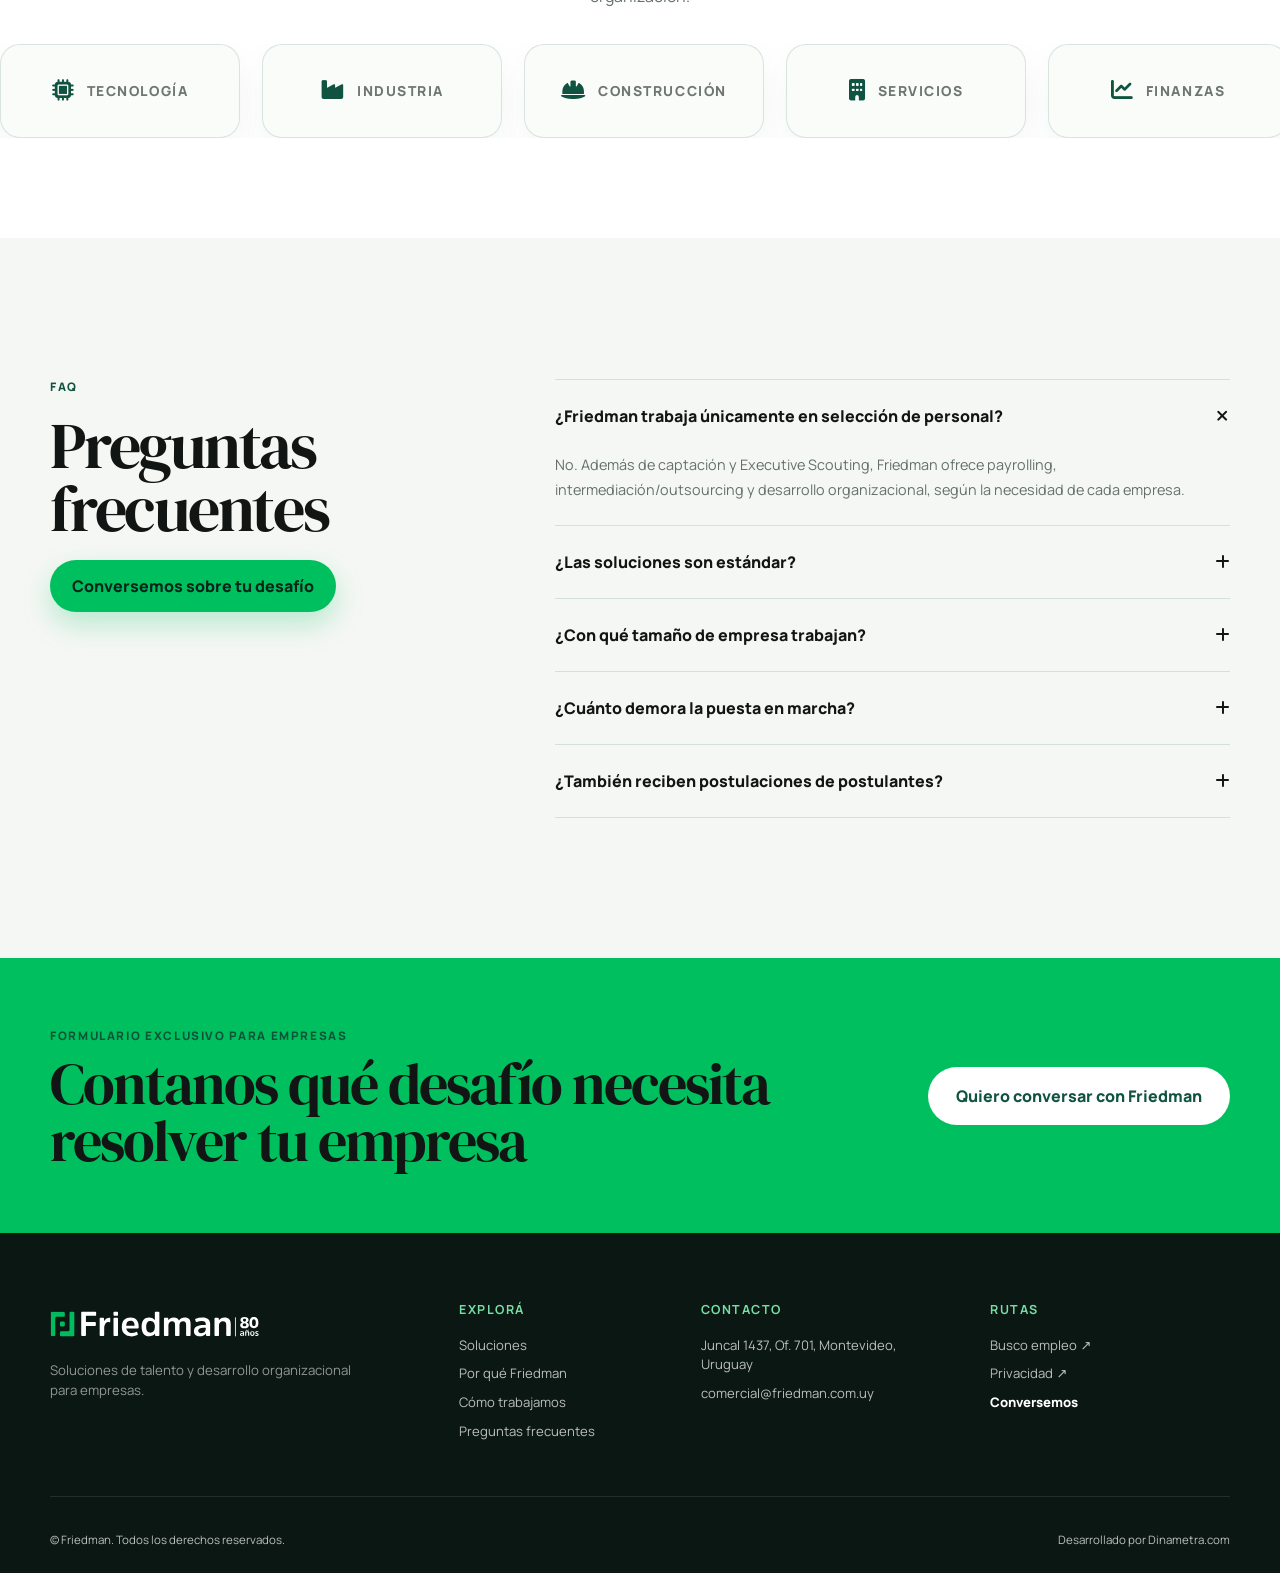
==== commit 2e42db8b: "cambios de copys y logos alusivos" ====
--- a/index.html
+++ b/index.html
@@ -1,718 +1,651 @@
-<!doctype html>
+<!DOCTYPE html>
+
 <html lang="es-UY">
 <head>
-  <meta charset="utf-8">
-  <meta name="viewport" content="width=device-width, initial-scale=1">
-  <title>Soluciones de Recursos Humanos para Empresas en Uruguay | Friedman</title>
-  <meta name="description" content="Atraé, gestioná y desarrollá el talento de tu organización con Friedman. Captación, executive scouting, payrolling, outsourcing y desarrollo organizacional en Uruguay.">
-  <meta name="theme-color" content="#115341">
-  <link rel="icon" href="assets/favicon.png" type="image/png">
-  <link rel="preconnect" href="https://fonts.googleapis.com">
-  <link rel="preconnect" href="https://fonts.gstatic.com" crossorigin>
-  <link href="https://fonts.googleapis.com/css2?family=Manrope:wght@400;500;600;700;800&family=DM+Serif+Display&display=swap" rel="stylesheet">
-  <link rel="stylesheet" href="https://cdnjs.cloudflare.com/ajax/libs/font-awesome/6.7.2/css/all.min.css">
-  <link rel="stylesheet" href="styles.css">
+<meta charset="utf-8"/>
+<meta content="width=device-width, initial-scale=1" name="viewport"/>
+<title>Soluciones de Recursos Humanos para Empresas en Uruguay | Friedman</title>
+<meta content="Atraé, gestioná y desarrollá el talento de tu organización con Friedman. Selección, payrolling, outsourcing y desarrollo organizacional en Uruguay." name="description"/>
+<meta content="#115341" name="theme-color"/>
+<link href="assets/favicon.png" rel="icon" type="image/png"/>
+<link href="https://fonts.googleapis.com" rel="preconnect"/>
+<link crossorigin="" href="https://fonts.gstatic.com" rel="preconnect"/>
+<link href="https://fonts.googleapis.com/css2?family=Manrope:wght@400;500;600;700;800&amp;family=DM+Serif+Display&amp;display=swap" rel="stylesheet"/>
+<link href="https://cdnjs.cloudflare.com/ajax/libs/font-awesome/6.7.2/css/all.min.css" rel="stylesheet"/>
+<link href="styles.css" rel="stylesheet"/>
 </head>
 <body>
-  <a class="skip-link" href="#main">Saltar al contenido</a>
-
-  <header class="site-header" id="siteHeader">
-    <div class="container nav-shell">
-      <a class="brand" href="#inicio" aria-label="Friedman, ir al inicio">
-        <img src="assets/friedman-80-claro.svg" alt="Friedman 80 años" class="brand-logo">
-      </a>
-
-      <nav class="desktop-nav" aria-label="Navegación principal">
-        <a href="#soluciones">Soluciones</a>
-        <a href="#por-que">Por qué Friedman</a>
-        <a href="#como">Cómo trabajamos</a>
-        <a href="#faq">Preguntas frecuentes</a>
-      </nav>
-
-      <div class="nav-actions">
-        <a class="candidate-link" href="https://oportunidades.friedman.com.uy/" target="_blank" rel="noopener">Busco empleo</a>
-        <button class="btn btn--primary btn--nav js-open-form" data-source="nav">Conversemos</button>
-        <button class="menu-toggle" id="menuToggle" aria-expanded="false" aria-controls="mobileNav" aria-label="Abrir menú">
-          <span></span><span></span><span></span>
-        </button>
-      </div>
-    </div>
-
-    <nav class="mobile-nav" id="mobileNav" aria-label="Navegación móvil">
-      <a href="#soluciones">Soluciones</a>
-      <a href="#por-que">Por qué Friedman</a>
-      <a href="#como">Cómo trabajamos</a>
-      <a href="#faq">Preguntas frecuentes</a>
-      <a href="https://oportunidades.friedman.com.uy/" target="_blank" rel="noopener">Busco empleo ↗</a>
-      <button class="btn btn--primary js-open-form" data-source="mobile_nav">Conversemos</button>
-    </nav>
-  </header>
-
-  <main id="main">
-    <section class="hero" id="inicio">
-      <div class="hero-orb hero-orb--1"></div>
-      <div class="hero-orb hero-orb--2"></div>
-
-      <div class="container hero-grid">
-        <div class="hero-copy reveal">
-          <div class="eyebrow">
-            <span class="eyebrow-dot"></span>
+<a class="skip-link" href="#main">Saltar al contenido</a>
+<header class="site-header" id="siteHeader">
+<div class="container nav-shell">
+<a aria-label="Friedman, ir al inicio" class="brand" href="#inicio">
+<img alt="Friedman 80 años" class="brand-logo" src="assets/friedman-80-claro.svg"/>
+</a>
+<nav aria-label="Navegación principal" class="desktop-nav">
+<a href="#soluciones">Soluciones</a>
+<a href="#por-que">Por qué Friedman</a>
+<a href="#como">Cómo trabajamos</a>
+<a href="#faq">Preguntas frecuentes</a>
+</nav>
+<div class="nav-actions">
+<a class="candidate-link" href="https://oportunidades.friedman.com.uy/" rel="noopener" target="_blank">Busco empleo</a>
+<button class="btn btn--primary btn--nav js-open-form" data-source="nav">Conversemos</button>
+<button aria-controls="mobileNav" aria-expanded="false" aria-label="Abrir menú" class="menu-toggle" id="menuToggle">
+<span></span><span></span><span></span>
+</button>
+</div>
+</div>
+<nav aria-label="Navegación móvil" class="mobile-nav" id="mobileNav">
+<a href="#soluciones">Soluciones</a>
+<a href="#por-que">Por qué Friedman</a>
+<a href="#como">Cómo trabajamos</a>
+<a href="#faq">Preguntas frecuentes</a>
+<a href="https://oportunidades.friedman.com.uy/" rel="noopener" target="_blank">Busco empleo ↗</a>
+<button class="btn btn--primary js-open-form" data-source="mobile_nav">Conversemos</button>
+</nav>
+</header>
+<main id="main">
+<section class="hero" id="inicio">
+<div class="hero-orb hero-orb--1"></div>
+<div class="hero-orb hero-orb--2"></div>
+<div class="container hero-grid">
+<div class="hero-copy reveal">
+<div class="eyebrow">
+<span class="eyebrow-dot"></span>
             Soluciones de talento y desarrollo organizacional para empresas.
           </div>
-
-          <h1>Un solo socio para atraer, gestionar y desarrollar el talento de tu organización</h1>
-          <p class="hero-lead">
+<h1>Un solo socio para atraer, gestionar y desarrollar el talento de tu organización</h1>
+<p class="hero-lead">
             Desde una búsqueda crítica hasta la administración de equipos o una transformación organizacional,
             diseñamos la solución que tu empresa necesita en Uruguay.
           </p>
-
-          <div class="hero-actions">
-            <button class="btn btn--primary btn--large js-open-form" data-source="hero">Conversemos sobre tu desafío</button>
-            <a class="btn btn--ghost btn--large" href="#soluciones">Explorá soluciones</a>
-          </div>
-
-          <div class="hero-proof" aria-label="Datos de confianza">
-            <div><strong>Cerca de 80 años</strong><span>de experiencia local</span></div>
-            <div><strong>+50.000</strong><span>profesionales registrados</span></div>
-            <div><strong>Soluciones</strong><span>a medida</span></div>
-          </div>
-        </div>
-
-        <div class="hero-visual reveal reveal--delay">
-          <div class="hero-photo-wrap">
-            <img src="assets/friedman-equipo.webp" alt="Equipo trabajando en una mesa colaborativa" width="1800" height="1200">
-            <div class="photo-shade"></div>
-          </div>
-
-          <div class="floating-card floating-card--top">
-            <span class="mini-label">Ciclo de talento</span>
-            <strong>Atraer → gestionar → escalar → desarrollar</strong>
-          </div>
-
-          <div class="floating-card floating-card--bottom">
-            <span class="status-dot"></span>
-            <div>
-              <strong>Soluciones a medida</strong>
-              <span>según estructura, cultura y necesidad</span>
-            </div>
-          </div>
-        </div>
-      </div>
-
-      <a href="#confianza" class="scroll-cue" aria-label="Bajar a la siguiente sección">
-        <span>Scroll</span><i class="fa-solid fa-arrow-down"></i>
-      </a>
-    </section>
-
-    <section class="trust-strip" id="confianza" aria-label="Barra de confianza">
-      <div class="container trust-grid">
-        <article><span>01</span><strong>Desde 1946</strong><p>acompañando a empresas en Uruguay.</p></article>
-        <article><span>02</span><strong>+50.000 profesionales</strong><p>registrados.</p></article>
-        <article><span>03</span><strong>Soluciones diseñadas</strong><p>según estructura, cultura y necesidad.</p></article>
-        <article><span>04</span><strong>Experiencia</strong><p>en selección, liquidación de sueldos, tercerización y desarrollo organizacional.</p></article>
-      </div>
-    </section>
-
-    <section class="section section--dark problem-section" id="por-que">
-      <div class="container">
-        <div class="section-kicker reveal">PROBLEMA / CONTEXTO</div>
-        <div class="problem-grid">
-          <div class="problem-copy reveal">
-            <h2>Los desafíos de talento no terminan cuando se cubre una vacante</h2>
-            <p>
+<div class="hero-actions">
+<button class="btn btn--primary btn--large js-open-form" data-source="hero">Conversemos sobre tu desafío</button>
+<a class="btn btn--ghost btn--large" href="#soluciones">Explorá soluciones</a>
+</div>
+<div aria-label="Datos de confianza" class="hero-proof">
+<div><strong>Cerca de 80 años</strong><span>de experiencia local</span></div>
+<div><strong>+50,000</strong><span>profesionales registrados</span></div>
+<div><strong>Soluciones</strong><span>a medida</span></div>
+</div>
+</div>
+<div class="hero-visual reveal reveal--delay">
+<div class="hero-photo-wrap">
+<img alt="Equipo trabajando en una mesa colaborativa" height="1200" src="assets/friedman-equipo.webp" width="1800"/>
+<div class="photo-shade"></div>
+</div>
+<div class="floating-card floating-card--top">
+<span class="mini-label">Ciclo de talento</span>
+<strong>Atraer → gestionar → escalar → desarrollar</strong>
+</div>
+<div class="floating-card floating-card--bottom">
+<span class="status-dot"></span>
+<div>
+<strong>Soluciones a medida</strong>
+<span>según estructura, cultura y necesidad</span>
+</div>
+</div>
+</div>
+</div>
+<a aria-label="Bajar a la siguiente sección" class="scroll-cue" href="#confianza">
+<span>Scroll</span><i class="fa-solid fa-arrow-down"></i>
+</a>
+</section>
+<section aria-label="Barra de confianza" class="trust-strip" id="confianza">
+<div class="container trust-grid">
+<article><span>01</span><strong>Desde 1946</strong><p>acompañando a empresas en Uruguay.</p></article>
+<article><span>02</span><strong>+50,000 profesionales</strong><p>registrados.</p></article>
+<article><span>03</span><strong>Soluciones diseñadas</strong><p>según estructura, cultura y necesidad.</p></article>
+<article><span>04</span><strong>Experiencia</strong><p>en selección, liquidación de sueldos, tercerización y desarrollo organizacional.</p></article>
+</div>
+</section>
+<section class="section section--dark problem-section" id="por-que">
+<div class="container">
+<div class="section-kicker reveal">EL DESAFÍO</div>
+<div class="problem-grid">
+<div class="problem-copy reveal">
+<h2>Los desafíos de talento no terminan cuando se cubre una vacante</h2>
+<p>
               Encontrar a la persona adecuada es solo una parte. Las empresas también necesitan administrar equipos,
               reducir carga operativa, escalar con flexibilidad y alinear personas, cultura y objetivos.
               Resolver cada necesidad con un proveedor distinto fragmenta la gestión y retrasa decisiones.
             </p>
-            <button class="text-link js-open-form" data-source="problem">
+<button class="text-link js-open-form" data-source="problem">
               Quiero conversar con un especialista <i class="fa-solid fa-arrow-right"></i>
-            </button>
-          </div>
-
-          <div class="fragment-visual reveal reveal--delay" aria-label="Gestión fragmentada versus un solo socio">
-            <div class="diagram-orbit diagram-orbit--1" aria-hidden="true"></div>
-            <div class="diagram-orbit diagram-orbit--2" aria-hidden="true"></div>
-            <div class="fragment fragment--a">Selección</div>
-            <div class="fragment fragment--b">Liquidación</div>
-            <div class="fragment fragment--c">Tercerización</div>
-            <div class="fragment fragment--d">Desarrollo</div>
-            <div class="connector-lines" aria-hidden="true"></div>
-            <div class="core-card">
-              <div class="core-card__content">
-                <span>Un mismo socio</span>
-                <strong>Friedman</strong>
-              </div>
-            </div>
-          </div>
-        </div>
-      </div>
-    </section>
-
-    <section class="section cycle-section">
-      <div class="container">
-        <div class="center-head reveal">
-          <div class="section-kicker">SOLUCIÓN INTEGRAL</div>
-          <h2>Friedman te acompaña en cada etapa del ciclo de talento</h2>
-          <p>
+</button>
+</div>
+<div aria-label="Gestión fragmentada versus un solo socio" class="fragment-visual reveal reveal--delay">
+<div aria-hidden="true" class="diagram-orbit diagram-orbit--1"></div>
+<div aria-hidden="true" class="diagram-orbit diagram-orbit--2"></div>
+<div class="fragment fragment--a">Selección</div>
+<div class="fragment fragment--b">Liquidación</div>
+<div class="fragment fragment--c">Tercerización</div>
+<div class="fragment fragment--d">Desarrollo</div>
+<div aria-hidden="true" class="connector-lines"></div>
+<div class="core-card">
+<div class="core-card__content">
+<span>Un mismo socio</span>
+<strong>Friedman</strong>
+</div>
+</div>
+</div>
+</div>
+</div>
+</section>
+<section class="section cycle-section">
+<div class="container">
+<div class="center-head reveal">
+<div class="section-kicker">SOLUCIÓN INTEGRAL</div>
+<h2>Friedman te acompaña en cada etapa del ciclo de talento</h2>
+<p>
             Combinamos conocimiento del mercado uruguayo, cercanía consultiva y soluciones a medida para responder
             a una necesidad puntual o construir una relación de largo plazo.
           </p>
-          <button class="text-link cycle-main-cta js-open-form" data-source="cycle">Quiero conversar con un especialista <i class="fa-solid fa-arrow-right"></i></button>
-        </div>
-
-        <div class="cycle-grid cycle-grid--animated">
-          <article class="cycle-card reveal">
-            <span class="cycle-index">01</span>
-            <div class="cycle-icon"><i class="fa-solid fa-magnifying-glass"></i></div>
-            <h3>Atraer</h3>
-          </article>
-          <article class="cycle-card reveal">
-            <span class="cycle-index">02</span>
-            <div class="cycle-icon"><i class="fa-solid fa-file-invoice-dollar"></i></div>
-            <h3>Gestionar</h3>
-          </article>
-          <article class="cycle-card reveal">
-            <span class="cycle-index">03</span>
-            <div class="cycle-icon"><i class="fa-solid fa-people-group"></i></div>
-            <h3>Escalar</h3>
-          </article>
-          <article class="cycle-card reveal">
-            <span class="cycle-index">04</span>
-            <div class="cycle-icon"><i class="fa-solid fa-compass"></i></div>
-            <h3>Desarrollar</h3>
-          </article>
-        </div>
-      </div>
-    </section>
-
-    <section class="section solutions-section" id="soluciones">
-      <div class="container">
-        <div class="split-head reveal">
-          <div>
-            <div class="section-kicker">RUTAS POR NECESIDAD</div>
-            <h2>¿Qué necesita resolver tu empresa?</h2>
-          </div>
-          <p>Cada tarjeta ajusta el formulario con el servicio preseleccionado.</p>
-        </div>
-
-        <div class="solution-grid">
-          <article class="solution-card solution-card--featured reveal">
-            <div class="solution-top">
-              <span class="solution-tag">Captación</span>
-              <span class="solution-number">01</span>
-            </div>
-            <i class="fa-solid fa-user-check solution-icon"></i>
-            <h3>Captación de talento</h3>
-            <p>Cubrir posiciones operativas, técnicas o profesionales con un proceso alineado a la necesidad y cultura de tu empresa.</p>
-            <button class="card-cta js-open-form" data-service="Captación de Talento" data-source="service_capture">
+<button class="text-link cycle-main-cta js-open-form" data-source="cycle">Quiero conversar con un especialista <i class="fa-solid fa-arrow-right"></i></button>
+</div>
+<div class="cycle-grid cycle-grid--animated">
+<article class="cycle-card reveal">
+<span class="cycle-index">01</span>
+<div class="cycle-icon"><i class="fa-solid fa-magnifying-glass"></i></div>
+<h3>Atraer</h3>
+</article>
+<article class="cycle-card reveal">
+<span class="cycle-index">02</span>
+<div class="cycle-icon"><i class="fa-solid fa-file-invoice-dollar"></i></div>
+<h3>Gestionar</h3>
+</article>
+<article class="cycle-card reveal">
+<span class="cycle-index">03</span>
+<div class="cycle-icon"><i class="fa-solid fa-people-group"></i></div>
+<h3>Escalar</h3>
+</article>
+<article class="cycle-card reveal">
+<span class="cycle-index">04</span>
+<div class="cycle-icon"><i class="fa-solid fa-compass"></i></div>
+<h3>Desarrollar</h3>
+</article>
+</div>
+</div>
+</section>
+<section class="section solutions-section" id="soluciones">
+<div class="container">
+<div class="split-head reveal">
+<div>
+<div class="section-kicker">SOLUCIONES PARA TU EMPRESA</div>
+<h2>¿Qué necesita resolver tu empresa?</h2>
+</div>
+<p>Elegí la solución que mejor responde al desafío de tu organización.</p>
+</div>
+<div class="solution-grid">
+<article class="solution-card solution-card--featured reveal">
+<div class="solution-top">
+<span class="solution-tag">Captación</span>
+<span class="solution-number">01</span>
+</div>
+<i class="fa-solid fa-user-check solution-icon"></i>
+<h3>Captación de talento</h3>
+<p>Cubrir posiciones operativas, técnicas o profesionales con un proceso alineado a la necesidad y cultura de tu empresa.</p>
+<button class="card-cta js-open-form" data-service="Captación de Talento" data-source="service_capture">
               Conversemos sobre tu desafío <i class="fa-solid fa-arrow-up-right-from-square"></i>
-            </button>
-          </article>
-
-          <article class="solution-card reveal">
-            <div class="solution-top">
-              <span class="solution-tag">Scouting</span>
-              <span class="solution-number">02</span>
-            </div>
-            <i class="fa-solid fa-binoculars solution-icon"></i>
-            <h3>Executive Scouting</h3>
-            <p>Identificar líderes y perfiles ejecutivos especializados cuando la posición exige profundidad, discreción y evaluación estratégica.</p>
-            <button class="card-cta js-open-form" data-service="Executive Scouting" data-source="service_scouting">
+</button>
+</article>
+<article class="solution-card reveal">
+<div class="solution-top">
+<span class="solution-tag">Scouting</span>
+<span class="solution-number">02</span>
+</div>
+<i class="fa-solid fa-binoculars solution-icon"></i>
+<h3>Executive Scouting</h3>
+<p>Identificar líderes y perfiles ejecutivos especializados cuando la posición exige profundidad, discreción y evaluación estratégica.</p>
+<button class="card-cta js-open-form" data-service="Executive Scouting" data-source="service_scouting">
               Conversemos sobre tu desafío <i class="fa-solid fa-arrow-up-right-from-square"></i>
-            </button>
-          </article>
-
-          <article class="solution-card reveal">
-            <div class="solution-top">
-              <span class="solution-tag">Payrolling</span>
-              <span class="solution-number">03</span>
-            </div>
-            <i class="fa-solid fa-receipt solution-icon"></i>
-            <h3>Payrolling</h3>
-            <p>Reducir la carga administrativa de liquidación de sueldos y liberar tiempo del equipo interno.</p>
-            <button class="card-cta js-open-form" data-service="Payrolling" data-source="service_payrolling">
+</button>
+</article>
+<article class="solution-card reveal">
+<div class="solution-top">
+<span class="solution-tag">Payrolling</span>
+<span class="solution-number">03</span>
+</div>
+<i class="fa-solid fa-receipt solution-icon"></i>
+<h3>Payrolling</h3>
+<p>Reducir la carga administrativa de liquidación de sueldos y liberar tiempo del equipo interno.</p>
+<button class="card-cta js-open-form" data-service="Payrolling" data-source="service_payrolling">
               Conversemos sobre tu desafío <i class="fa-solid fa-arrow-up-right-from-square"></i>
-            </button>
-          </article>
-
-          <article class="solution-card reveal">
-            <div class="solution-top">
-              <span class="solution-tag">Outsourcing</span>
-              <span class="solution-number">04</span>
-            </div>
-            <i class="fa-solid fa-people-arrows solution-icon"></i>
-            <h3>Intermediación / Outsourcing</h3>
-            <p>Incorporar talento o ampliar capacidades sin aumentar de inmediato la estructura interna.</p>
-            <button class="card-cta js-open-form" data-service="Intermediación / Outsourcing" data-source="service_outsourcing">
+</button>
+</article>
+<article class="solution-card reveal">
+<div class="solution-top">
+<span class="solution-tag">Outsourcing</span>
+<span class="solution-number">04</span>
+</div>
+<i class="fa-solid fa-people-arrows solution-icon"></i>
+<h3>Intermediación / Outsourcing</h3>
+<p>Incorporar talento o ampliar capacidades sin aumentar de inmediato la estructura interna.</p>
+<button class="card-cta js-open-form" data-service="Intermediación / Outsourcing" data-source="service_outsourcing">
               Conversemos sobre tu desafío <i class="fa-solid fa-arrow-up-right-from-square"></i>
-            </button>
-          </article>
-
-          <article class="solution-card solution-card--wide reveal">
-            <div class="solution-card-copy">
-              <div class="solution-top">
-                <span class="solution-tag">Transformación</span>
-                <span class="solution-number">05</span>
-              </div>
-              <i class="fa-solid fa-chart-line solution-icon"></i>
-              <h3>Desarrollo Organizacional</h3>
-              <p>Diagnosticar desempeño, cultura o liderazgo y construir un plan de transformación a medida.</p>
-              <button class="card-cta js-open-form" data-service="Desarrollo Organizacional" data-source="service_org">
+</button>
+</article>
+<article class="solution-card solution-card--wide reveal">
+<div class="solution-card-copy">
+<div class="solution-top">
+<span class="solution-tag">Transformación</span>
+<span class="solution-number">05</span>
+</div>
+<i class="fa-solid fa-chart-line solution-icon"></i>
+<h3>Desarrollo Organizacional</h3>
+<p>Diagnosticar desempeño, cultura o liderazgo y construir un plan de transformación a medida.</p>
+<button class="card-cta js-open-form" data-service="Desarrollo Organizacional" data-source="service_org">
                 Conversemos sobre tu desafío <i class="fa-solid fa-arrow-up-right-from-square"></i>
-              </button>
-            </div>
-            <div class="solution-card-visual transformation-visual" aria-hidden="true">
-              <span class="float-pill float-pill--1">personas</span>
-              <span class="float-pill float-pill--2">cultura</span>
-              <span class="float-pill float-pill--3">negocio</span>
-            </div>
-          </article>
-        </div>
-      </div>
-    </section>
-
-    <section class="section benefits-section">
-      <div class="container benefits-grid">
-        <div class="benefits-intro reveal">
-          <div class="section-kicker">BENEFICIOS PRINCIPALES</div>
-          <h2>Más claridad para decidir. Más capacidad para ejecutar.</h2>
-          <button class="btn btn--dark js-open-form" data-source="benefits">Quiero conversar con un especialista</button>
-        </div>
-
-        <div class="benefit-list">
-          <article class="benefit-item reveal">
-            <span>01</span><div><h3>Menos riesgo</h3><p>Procesos y evaluaciones alineados al cargo, la cultura y el momento de la empresa.</p></div>
-          </article>
-          <article class="benefit-item reveal">
-            <span>02</span><div><h3>Más foco operativo</h3><p>Friedman asume procesos que consumen tiempo del equipo interno.</p></div>
-          </article>
-          <article class="benefit-item reveal">
-            <span>03</span><div><h3>Flexibilidad</h3><p>Soluciones por vacante, proyecto o relación recurrente según la necesidad.</p></div>
-          </article>
-          <article class="benefit-item reveal">
-            <span>04</span><div><h3>Continuidad</h3><p>Un mismo socio puede acompañar nuevas necesidades a medida que la organización evoluciona.</p></div>
-          </article>
-          <article class="benefit-item reveal">
-            <span>05</span><div><h3>Conocimiento local</h3><p>Experiencia en el mercado laboral y empresarial de Uruguay.</p></div>
-          </article>
-        </div>
-      </div>
-    </section>
-
-    <section class="arrival-section">
-      <div class="arrival-image arrival-image--hero-style">
-        <img src="assets/uruguay-section-user-image.png" loading="lazy" alt="Visual fotográfico editorial de un globo terráqueo con Uruguay resaltado en verde, vinculado a operación local, payrolling e intermediación en Uruguay" width="1600" height="1600">
-        <div class="arrival-image-overlay" aria-hidden="true"></div>
-      </div>
-      <div class="arrival-copy reveal">
-        <div class="section-kicker section-kicker--light">EMPRESAS QUE LLEGAN A URUGUAY</div>
-        <h2>¿Tu empresa empieza a operar en Uruguay?</h2>
-        <p>
+</button>
+</div>
+<div aria-hidden="true" class="solution-card-visual transformation-visual">
+<span class="float-pill float-pill--1">personas</span>
+<span class="float-pill float-pill--2">cultura</span>
+<span class="float-pill float-pill--3">negocio</span>
+</div>
+</article>
+</div>
+</div>
+</section>
+<section class="section benefits-section">
+<div class="container benefits-grid">
+<div class="benefits-intro reveal">
+<div class="section-kicker">BENEFICIOS PRINCIPALES</div>
+<h2>Más claridad para decidir. Más capacidad para ejecutar.</h2>
+<button class="btn btn--dark js-open-form" data-source="benefits">Quiero conversar con un especialista</button>
+</div>
+<div class="benefit-list">
+<article class="benefit-item reveal">
+<span>01</span><div><h3>Menos riesgo</h3><p>Procesos y evaluaciones alineados al cargo, la cultura y el momento de la empresa.</p></div>
+</article>
+<article class="benefit-item reveal">
+<span>02</span><div><h3>Más foco operativo</h3><p>Friedman asume procesos que consumen tiempo del equipo interno.</p></div>
+</article>
+<article class="benefit-item reveal">
+<span>03</span><div><h3>Flexibilidad</h3><p>Soluciones por vacante, proyecto o relación recurrente según la necesidad.</p></div>
+</article>
+<article class="benefit-item reveal">
+<span>04</span><div><h3>Continuidad</h3><p>Un mismo socio puede acompañar nuevas necesidades a medida que la organización evoluciona.</p></div>
+</article>
+<article class="benefit-item reveal">
+<span>05</span><div><h3>Conocimiento local</h3><p>Experiencia en el mercado laboral y empresarial de Uruguay.</p></div>
+</article>
+</div>
+</div>
+</section>
+<section class="arrival-section">
+<div class="arrival-image arrival-image--hero-style">
+<img alt="Visual fotográfico editorial de un globo terráqueo con Uruguay resaltado en verde, vinculado a operación local, payrolling e intermediación en Uruguay" height="1600" loading="lazy" src="assets/uruguay-section-user-image.png" width="1600"/>
+<div aria-hidden="true" class="arrival-image-overlay"></div>
+</div>
+<div class="arrival-copy reveal">
+<div class="section-kicker section-kicker--light">EMPRESAS QUE LLEGAN A URUGUAY</div>
+<h2>¿Tu empresa empieza a operar en Uruguay?</h2>
+<p>
           Te ayudamos a formar, administrar y desarrollar tu equipo local: desde las primeras búsquedas hasta payrolling,
           intermediación y construcción de procesos de Recursos Humanos.
         </p>
-        <button class="btn btn--light js-open-form" data-service="Empresa llegando a Uruguay" data-source="arrival">
+<button class="btn btn--light js-open-form" data-service="Empresa llegando a Uruguay" data-source="arrival">
           Conversemos sobre tu llegada a Uruguay
         </button>
-      </div>
-    </section>
+</div>
+</section>
+<section class="section process-section" id="como">
+<div class="container">
+<div class="center-head reveal">
+<div class="section-kicker">CÓMO TRABAJAMOS</div>
+<h2>Una solución construida alrededor de tu desafío</h2>
+<p>Alcances y tiempos se confirman después del diagnóstico inicial.</p>
+</div>
+<div class="process-line">
+<article class="process-step reveal">
+<span class="process-dot"></span><span class="process-no">01</span>
+<h3>Nos contás qué necesita resolver tu empresa, el contexto y el plazo.</h3>
 
-    <section class="section process-section" id="como">
-      <div class="container">
-        <div class="center-head reveal">
-          <div class="section-kicker">CÓMO TRABAJAMOS</div>
-          <h2>Una solución construida alrededor de tu desafío</h2>
-          <p>Alcances y tiempos se confirman después del diagnóstico inicial.</p>
-        </div>
+</article>
+<article class="process-step reveal">
+<span class="process-dot"></span><span class="process-no">02</span>
+<h3>Nuestro equipo evalúa el desafío y define el enfoque adecuado.</h3>
 
-        <div class="process-line">
-          <article class="process-step reveal">
-            <span class="process-dot"></span><span class="process-no">01</span>
-            <h3>Nos contás qué necesita resolver tu empresa</h3>
-            <p>El contexto y el plazo.</p>
-          </article>
-          <article class="process-step reveal">
-            <span class="process-dot"></span><span class="process-no">02</span>
-            <h3>Nuestro equipo evalúa el desafío</h3>
-            <p>Y define el enfoque adecuado.</p>
-          </article>
-          <article class="process-step reveal">
-            <span class="process-dot"></span><span class="process-no">03</span>
-            <h3>Diseñamos una propuesta a medida</h3>
-            <p>Con alcance, proceso y responsables.</p>
-          </article>
-          <article class="process-step reveal">
-            <span class="process-dot"></span><span class="process-no">04</span>
-            <h3>Implementamos y damos seguimiento</h3>
-            <p>Según el servicio contratado.</p>
-          </article>
-        </div>
+</article>
+<article class="process-step reveal">
+<span class="process-dot"></span><span class="process-no">03</span>
+<h3>Diseñamos una propuesta a medida con alcance, proceso y responsables.</h3>
 
-        <div class="process-cta reveal">
-          <button class="btn btn--primary js-open-form" data-source="process">Solicitá una conversación</button>
-        </div>
-      </div>
-    </section>
+</article>
+<article class="process-step reveal">
+<span class="process-dot"></span><span class="process-no">04</span>
+<h3>Implementamos y damos seguimiento según el servicio contratado.</h3>
 
-    <section class="section authority-section" id="experiencia">
-      <div class="container authority-grid">
-        <div class="authority-visual reveal">
-          <img src="assets/friedman-equipo.webp" loading="lazy" alt="Equipo en un entorno de trabajo colaborativo" width="1800" height="1200">
-          <div class="year-stamp"><strong>1946</strong><span>→ hoy</span></div>
-        </div>
-        <div class="authority-copy reveal reveal--delay">
-          <div class="section-kicker">CREDIBILIDAD</div>
-          <h2>Fundada en 1946</h2>
-          <p>
-            Cerca de 80 años de experiencia · +50.000 profesionales registrados · presencia y conocimiento local en Uruguay.
+</article>
+</div>
+<div class="process-cta reveal">
+<button class="btn btn--primary js-open-form" data-source="process">Solicitá una conversación</button>
+</div>
+</div>
+</section>
+<section class="section authority-section" id="experiencia">
+<div class="container authority-grid">
+<div class="authority-visual reveal">
+<img alt="Equipo en un entorno de trabajo colaborativo" height="1200" loading="lazy" src="assets/friedman-equipo.webp" width="1800"/>
+<div class="year-stamp"><strong>1946</strong><span>→ hoy</span></div>
+</div>
+<div class="authority-copy reveal reveal--delay">
+<div class="section-kicker">TRAYECTORIA</div>
+<h2>Fundada en 1946</h2>
+<p>
+            Cerca de 80 años de experiencia · +50,000 profesionales registrados · presencia y conocimiento local en Uruguay.
           </p>
+<div class="authority-facts">
+<div><i class="fa-solid fa-check"></i><span>Trayectoria y conocimiento del mercado uruguayo.</span></div>
+<div><i class="fa-solid fa-check"></i><span>Soluciones diseñadas según estructura, cultura y necesidad.</span></div>
+<div><i class="fa-solid fa-check"></i><span>Selección, liquidación de sueldos, tercerización y desarrollo organizacional.</span></div>
+</div>
+</div>
+</div>
+</section>
+<section aria-label="Prueba real y capacidades de Friedman" class="proof-marquee-section">
+<div class="container proof-head reveal">
+<div class="section-kicker">CAPACIDAD FRIEDMAN</div>
+<h2>Experiencia y soluciones para acompañar cada etapa del talento</h2>
+</div>
+<div class="proof-track-wrap">
+<div class="proof-track proof-track--left js-proof-track">
+<article class="proof-card">
+<div class="proof-icon"><i class="fa-solid fa-users"></i></div>
+<span>+50,000</span><strong>Profesionales registrados</strong>
+</article>
+<article class="proof-card">
+<div class="proof-icon"><i class="fa-solid fa-binoculars"></i></div>
+<span>Executive</span><strong>Scouting especializado</strong>
+</article>
+<article class="proof-card">
+<div class="proof-icon"><i class="fa-solid fa-file-invoice-dollar"></i></div>
+<span>Payroll</span><strong>Administración de nómina</strong>
+</article>
+<article class="proof-card">
+<div class="proof-icon"><i class="fa-solid fa-location-dot"></i></div>
+<span>Uruguay</span><strong>Contexto laboral local</strong>
+</article>
+<article class="proof-card">
+<div class="proof-icon"><i class="fa-solid fa-medal"></i></div>
+<span>80 años</span><strong>Trayectoria local</strong>
+</article>
+</div>
+</div>
+<div class="proof-track-wrap">
+<div class="proof-track proof-track--right js-proof-track">
+<article class="proof-card">
+<div class="proof-icon"><i class="fa-solid fa-seedling"></i></div>
+<span>Agro</span><strong>Experiencia sectorial</strong>
+</article>
+<article class="proof-card">
+<div class="proof-icon"><i class="fa-solid fa-helmet-safety"></i></div>
+<span>Construcción</span><strong>Perfiles especializados</strong>
+</article>
+<article class="proof-card">
+<div class="proof-icon"><i class="fa-solid fa-industry"></i></div>
+<span>Manufactura</span><strong>Operación y talento</strong>
+</article>
+<article class="proof-card">
+<div class="proof-icon"><i class="fa-solid fa-microchip"></i></div>
+<span>Tecnología</span><strong>Perfiles de alta demanda</strong>
+</article>
+<article class="proof-card">
+<div class="proof-icon"><i class="fa-solid fa-chart-line"></i></div>
+<span>DO</span><strong>Desarrollo organizacional</strong>
+</article>
+</div>
+</div>
+</section>
+<section class="section testimonials-section" id="reviews">
+<div class="container">
+<div class="center-head reveal">
+<div class="section-kicker">TESTIMONIOS</div>
+<h2>Más claridad para decidir. Más capacidad para ejecutar.</h2>
+<p>Menos riesgo, más foco operativo, flexibilidad y acompañamiento local.</p>
+</div>
+<div aria-label="Aspectos que valoran las empresas al trabajar con Friedman" class="testimonials-grid">
+<article class="testimonial-card reveal">
+<div class="testimonial-top">
+<div class="testimonial-avatar">
+<img alt="Profesional de Recursos Humanos en un entorno corporativo" height="128" loading="lazy" src="assets/testimonial-rrhh.jpg" width="128"/>
+</div>
+<div class="testimonial-meta">
+<strong>Dirección de RR. HH.</strong>
+<span>Empresa de servicios</span>
+</div>
+<div aria-label="5 estrellas" class="testimonial-stars">★★★★★</div>
+</div>
+<p><strong>Menos riesgo.</strong> Procesos y evaluaciones alineados al cargo, la cultura y el momento de la empresa.</p>
+</article>
+<article class="testimonial-card reveal">
+<div class="testimonial-top">
+<div class="testimonial-avatar">
+<img alt="Profesional de Operaciones en un entorno corporativo" height="128" loading="lazy" src="assets/testimonial-ops.jpg" width="128"/>
+</div>
+<div class="testimonial-meta">
+<strong>Dirección de Operaciones</strong>
+<span>Empresa industrial</span>
+</div>
+<div aria-label="5 estrellas" class="testimonial-stars">★★★★★</div>
+</div>
+<p><strong>Más foco operativo.</strong> Friedman asume procesos que consumen tiempo del equipo interno.</p>
+</article>
+<article class="testimonial-card reveal">
+<div class="testimonial-top">
+<div class="testimonial-avatar">
+<img alt="Profesional de Finanzas y Administración en un entorno corporativo" height="128" loading="lazy" src="assets/testimonial-finanzas.jpg" width="128"/>
+</div>
+<div class="testimonial-meta">
+<strong>Finanzas y Administración</strong>
+<span>Empresa en crecimiento</span>
+</div>
+<div aria-label="5 estrellas" class="testimonial-stars">★★★★★</div>
+</div>
+<p><strong>Conocimiento local.</strong> Experiencia en el mercado laboral y empresarial de Uruguay.</p>
+</article>
+</div>
 
-          <div class="authority-facts">
-            <div><i class="fa-solid fa-check"></i><span>Trayectoria y conocimiento del mercado uruguayo.</span></div>
-            <div><i class="fa-solid fa-check"></i><span>Soluciones diseñadas según estructura, cultura y necesidad.</span></div>
-            <div><i class="fa-solid fa-check"></i><span>Selección, liquidación de sueldos, tercerización y desarrollo organizacional.</span></div>
-          </div>
-        </div>
-      </div>
-    </section>
-
-    <!-- No se inventan testimonios. Esta sección usa hechos/áreas reales hasta contar con reviews autorizadas. -->
-    <section class="proof-marquee-section" aria-label="Prueba real y capacidades de Friedman">
-      <div class="container proof-head reveal">
-        <div class="section-kicker">PRUEBA QUE SÍ PODEMOS PUBLICAR</div>
-        <h2>Prueba real. Sin adornos.</h2>
-      </div>
-
-      <div class="proof-track-wrap">
-        <div class="proof-track proof-track--left js-proof-track">
-          <article class="proof-card">
-            <div class="proof-icon"><i class="fa-solid fa-users"></i></div>
-            <span>+50.000</span><strong>Profesionales registrados</strong>
-          </article>
-          <article class="proof-card">
-            <div class="proof-icon"><i class="fa-solid fa-binoculars"></i></div>
-            <span>Executive</span><strong>Scouting especializado</strong>
-          </article>
-          <article class="proof-card">
-            <div class="proof-icon"><i class="fa-solid fa-file-invoice-dollar"></i></div>
-            <span>Payroll</span><strong>Administración de nómina</strong>
-          </article>
-          <article class="proof-card">
-            <div class="proof-icon"><i class="fa-solid fa-location-dot"></i></div>
-            <span>Uruguay</span><strong>Contexto laboral local</strong>
-          </article>
-          <article class="proof-card">
-            <div class="proof-icon"><i class="fa-solid fa-medal"></i></div>
-            <span>80 años</span><strong>Trayectoria local</strong>
-          </article>
-        </div>
-      </div>
-
-      <div class="proof-track-wrap">
-        <div class="proof-track proof-track--right js-proof-track">
-          <article class="proof-card">
-            <div class="proof-icon"><i class="fa-solid fa-seedling"></i></div>
-            <span>Agro</span><strong>Experiencia sectorial</strong>
-          </article>
-          <article class="proof-card">
-            <div class="proof-icon"><i class="fa-solid fa-helmet-safety"></i></div>
-            <span>Construcción</span><strong>Perfiles especializados</strong>
-          </article>
-          <article class="proof-card">
-            <div class="proof-icon"><i class="fa-solid fa-industry"></i></div>
-            <span>Manufactura</span><strong>Operación y talento</strong>
-          </article>
-          <article class="proof-card">
-            <div class="proof-icon"><i class="fa-solid fa-microchip"></i></div>
-            <span>Tecnología</span><strong>Perfiles de alta demanda</strong>
-          </article>
-          <article class="proof-card">
-            <div class="proof-icon"><i class="fa-solid fa-chart-line"></i></div>
-            <span>DO</span><strong>Desarrollo organizacional</strong>
-          </article>
-        </div>
-      </div>
-    </section>
-
-    <section class="section testimonials-section" id="reviews">
-      <div class="container">
-        <div class="center-head reveal">
-          <div class="section-kicker">TESTIMONIOS</div>
-          <h2>Así se verá la prueba social</h2>
-          <p>Por esta etapa del proyecto no se inventan testimonios. La sección queda visualmente resuelta y lista para sustituirse por comentarios reales autorizados.</p>
-        </div>
-
-        <div class="testimonials-grid">
-          <article class="testimonial-card reveal">
-            <div class="testimonial-top">
-              <div class="testimonial-avatar">01</div>
-              <div class="testimonial-meta">
-                <strong>Empresa cliente</strong>
-                <span>Testimonio real por cargar</span>
-              </div>
-              <div class="testimonial-stars" aria-label="5 estrellas">★★★★★</div>
-            </div>
-            <p>Espacio ideal para una cita breve sobre rapidez del proceso, calidad de los perfiles presentados o claridad del acompañamiento consultivo.</p>
-          </article>
-
-          <article class="testimonial-card reveal">
-            <div class="testimonial-top">
-              <div class="testimonial-avatar">02</div>
-              <div class="testimonial-meta">
-                <strong>Empresa cliente</strong>
-                <span>Testimonio real por cargar</span>
-              </div>
-              <div class="testimonial-stars" aria-label="5 estrellas">★★★★★</div>
-            </div>
-            <p>Espacio ideal para una cita breve sobre ahorro operativo, simplificación de nómina o soporte en una necesidad puntual de talento.</p>
-          </article>
-
-          <article class="testimonial-card reveal">
-            <div class="testimonial-top">
-              <div class="testimonial-avatar">03</div>
-              <div class="testimonial-meta">
-                <strong>Empresa cliente</strong>
-                <span>Testimonio real por cargar</span>
-              </div>
-              <div class="testimonial-stars" aria-label="5 estrellas">★★★★★</div>
-            </div>
-            <p>Espacio ideal para una cita breve sobre conocimiento del mercado uruguayo, flexibilidad del servicio o continuidad de la relación con Friedman.</p>
-          </article>
-        </div>
-      </div>
-    </section>
-
-    <section class="logo-carousel-section" aria-label="Carrusel de logotipos de clientes">
-      <div class="container logo-head reveal">
-        <div class="section-kicker">CLIENTES</div>
-        <h2>Sección lista para logos autorizados</h2>
-        <p>El carrusel ya quedó armado. Solo reemplaza estos placeholders por logotipos reales autorizados.</p>
-      </div>
-
-      <div class="logo-track-wrap">
-        <div class="logo-track js-logo-track">
-          <div class="logo-chip"><span>LOGO CLIENTE 01</span></div>
-          <div class="logo-chip"><span>LOGO CLIENTE 02</span></div>
-          <div class="logo-chip"><span>LOGO CLIENTE 03</span></div>
-          <div class="logo-chip"><span>LOGO CLIENTE 04</span></div>
-          <div class="logo-chip"><span>LOGO CLIENTE 05</span></div>
-          <div class="logo-chip"><span>LOGO CLIENTE 06</span></div>
-          <div class="logo-chip"><span>LOGO CLIENTE 07</span></div>
-          <div class="logo-chip"><span>LOGO CLIENTE 08</span></div>
-        </div>
-      </div>
-    </section>
-
-    <section class="section faq-section" id="faq">
-      <div class="container faq-grid">
-        <div class="faq-head reveal">
-          <div class="section-kicker">FAQ</div>
-          <h2>Preguntas frecuentes</h2>
-          <button class="btn btn--primary js-open-form" data-source="faq">Conversemos sobre tu desafío</button>
-        </div>
-
-        <div class="accordion" data-accordion>
-          <article class="accordion-item is-open">
-            <button class="accordion-trigger" aria-expanded="true">
-              <span>¿Friedman trabaja únicamente en selección de personal?</span><i class="fa-solid fa-plus"></i>
-            </button>
-            <div class="accordion-panel">
-              <p>No. Además de captación y Executive Scouting, Friedman ofrece payrolling, intermediación/outsourcing y desarrollo organizacional, según la necesidad de cada empresa.</p>
-            </div>
-          </article>
-
-          <article class="accordion-item">
-            <button class="accordion-trigger" aria-expanded="false">
-              <span>¿Las soluciones son estándar?</span><i class="fa-solid fa-plus"></i>
-            </button>
-            <div class="accordion-panel" hidden>
-              <p>No. El alcance se define a partir del desafío, la estructura, la cultura y los objetivos de la organización.</p>
-            </div>
-          </article>
-
-          <article class="accordion-item">
-            <button class="accordion-trigger" aria-expanded="false">
-              <span>¿Con qué tamaño de empresa trabajan?</span><i class="fa-solid fa-plus"></i>
-            </button>
-            <div class="accordion-panel" hidden>
-              <p>Trabajamos con empresas que necesitan profesionalizar o ampliar su gestión de talento. <span class="pending-copy">[Confirmar redacción comercial del mínimo de 10 empleados].</span></p>
-            </div>
-          </article>
-
-          <article class="accordion-item">
-            <button class="accordion-trigger" aria-expanded="false">
-              <span>¿Cuánto demora la puesta en marcha?</span><i class="fa-solid fa-plus"></i>
-            </button>
-            <div class="accordion-panel" hidden>
-              <p>Depende del servicio y la urgencia. Después de conocer tu desafío, el equipo confirma alcance y próximos pasos.</p>
-            </div>
-          </article>
-
-          <article class="accordion-item">
-            <button class="accordion-trigger" aria-expanded="false">
-              <span>¿También reciben postulaciones de postulantes?</span><i class="fa-solid fa-plus"></i>
-            </button>
-            <div class="accordion-panel" hidden>
-              <p>Sí. Las oportunidades laborales se gestionan en oportunidades.friedman.com.uy; este formulario es exclusivo para empresas.</p>
-            </div>
-          </article>
-
-          <article class="accordion-item">
-            <button class="accordion-trigger" aria-expanded="false">
-              <span>¿La conversación inicial tiene costo?</span><i class="fa-solid fa-plus"></i>
-            </button>
-            <div class="accordion-panel" hidden>
-              <p class="pending-copy">[Validar con el equipo comercial antes de publicar].</p>
-            </div>
-          </article>
-        </div>
-      </div>
-    </section>
-
-    <section class="final-cta">
-      <div class="container final-cta-inner reveal">
-        <div>
-          <span class="final-eyebrow">FORMULARIO EXCLUSIVO PARA EMPRESAS</span>
-          <h2>Contanos qué desafío necesita resolver tu empresa</h2>
-        </div>
-        <button class="btn btn--light btn--large js-open-form" data-source="closing">Quiero conversar con Friedman</button>
-      </div>
-    </section>
-  </main>
-
-  <footer class="site-footer">
-    <div class="container footer-grid">
-      <div class="footer-brand">
-        <img src="assets/friedman-80-oscuro.svg" alt="Friedman 80 años">
-        <p>Soluciones de talento y desarrollo organizacional para empresas.</p>
-      </div>
-
-      <div>
-        <h3>Explorá</h3>
-        <a href="#soluciones">Soluciones</a>
-        <a href="#por-que">Por qué Friedman</a>
-        <a href="#como">Cómo trabajamos</a>
-        <a href="#faq">Preguntas frecuentes</a>
-      </div>
-
-      <div>
-        <h3>Contacto</h3>
-        <span>Juncal 1437, Of. 701, Montevideo, Uruguay</span>
-        <a href="mailto:comercial@friedman.com.uy">comercial@friedman.com.uy</a>
-      </div>
-
-      <div>
-        <h3>Rutas</h3>
-        <a href="https://oportunidades.friedman.com.uy/" target="_blank" rel="noopener">Busco empleo ↗</a>
-        <a href="https://www.friedman.com.uy/politicadeprivacidad" target="_blank" rel="noopener">Privacidad ↗</a>
-        <button class="footer-button js-open-form" data-source="footer">Conversemos</button>
-      </div>
-    </div>
-
-    <div class="container footer-bottom">
-      <span>© Friedman. Todos los derechos reservados.</span>
-      <a href="https://dinametra.com/" target="_blank" rel="noopener">Desarrollado por Dinametra.com</a>
-    </div>
-  </footer>
-
-  <a
-    class="whatsapp-float"
-    href="https://wa.me/59894691874?text=Hola%20Friedman%2C%20quiero%20conversar%20sobre%20una%20necesidad%20de%20Recursos%20Humanos."
-    target="_blank"
-    rel="noopener"
-    aria-label="Escribir a Friedman por WhatsApp">
-    <i class="fa-brands fa-whatsapp"></i>
-  </a>
-
-  <div class="modal-backdrop" id="leadModal" aria-hidden="true">
-    <section class="lead-modal" role="dialog" aria-modal="true" aria-labelledby="leadModalTitle">
-      <button class="modal-close" id="modalClose" type="button" aria-label="Cerrar formulario">
-        <i class="fa-solid fa-xmark"></i>
-      </button>
-
-      <div class="modal-head">
-        <span class="mini-label">FORMULARIO / CTA</span>
-        <h2 id="leadModalTitle">Contanos qué desafío necesita resolver tu empresa</h2>
-        <p>Completá el formulario y nuestro equipo revisará tu necesidad para coordinar una conversación con el especialista adecuado.</p>
-      </div>
-
-      <form id="leadForm" class="lead-form">
-        <div class="form-grid">
-          <div class="field">
-            <label class="sr-only" for="nombre">Nombre y apellido</label>
-            <input id="nombre" name="nombre" type="text" placeholder="Nombre y apellido" autocomplete="name" required>
-          </div>
-          <div class="field">
-            <label class="sr-only" for="empresa">Empresa</label>
-            <input id="empresa" name="empresa" type="text" placeholder="Empresa" autocomplete="organization" required>
-          </div>
-          <div class="field">
-            <label class="sr-only" for="cargo">Cargo</label>
-            <select id="cargo" name="cargo" required>
-              <option value="" selected disabled>Cargo</option>
-              <option>Dirección</option>
-              <option>RR. HH.</option>
-              <option>Operaciones</option>
-              <option>Finanzas / Administración</option>
-              <option>Otro</option>
-            </select>
-          </div>
-          <div class="field">
-            <label class="sr-only" for="correo">Correo corporativo</label>
-            <input id="correo" name="correo" type="email" placeholder="Correo corporativo" autocomplete="email" required>
-          </div>
-          <div class="field">
-            <label class="sr-only" for="telefono">Teléfono</label>
-            <input id="telefono" name="telefono" type="tel" placeholder="Teléfono" autocomplete="tel" required>
-          </div>
-          <div class="field">
-            <label class="sr-only" for="empleados">Cantidad de empleados</label>
-            <select id="empleados" name="empleados" required>
-              <option value="" selected disabled>Cantidad de empleados</option>
-              <option>Menos de 10</option>
-              <option>10–24</option>
-              <option>25–49</option>
-              <option>50–99</option>
-              <option>100+</option>
-            </select>
-          </div>
-          <div class="field">
-            <label class="sr-only" for="desafio">Principal desafío</label>
-            <select id="desafio" name="desafio" required>
-              <option value="" selected disabled>Principal desafío</option>
-              <option>Captación de Talento</option>
-              <option>Executive Scouting</option>
-              <option>Payrolling</option>
-              <option>Intermediación / Outsourcing</option>
-              <option>Desarrollo Organizacional</option>
-              <option>Empresa llegando a Uruguay</option>
-              <option>Otro</option>
-            </select>
-          </div>
-          <div class="field">
-            <label class="sr-only" for="urgencia">Cuándo necesitás empezar</label>
-            <select id="urgencia" name="urgencia" required>
-              <option value="" selected disabled>¿Cuándo necesitás empezar?</option>
-              <option>Inmediatamente</option>
-              <option>Menos de 30 días</option>
-              <option>1–3 meses</option>
-              <option>Evaluando alternativas</option>
-            </select>
-          </div>
-        </div>
-
-        <label class="consent">
-          <input type="checkbox" name="consentimiento" required>
-          <span>Tus datos se utilizarán para responder esta consulta. <a href="https://www.friedman.com.uy/politicadeprivacidad" target="_blank" rel="noopener">Aviso de privacidad</a>.</span>
-        </label>
-
-        <input type="hidden" name="source" id="formSource" value="direct">
-        <button class="btn btn--primary btn--submit" type="submit">Conversemos</button>
-        <p class="form-note">Formulario exclusivo para empresas. Si buscás empleo, consultá las oportunidades disponibles.</p>
-      </form>
-    </section>
-  </div>
-
-  <script src="script.js"></script>
+</div>
+</section>
+<section aria-label="Sectores empresariales que pueden apoyarse en Friedman" class="logo-carousel-section">
+<div class="container logo-head reveal">
+<div class="section-kicker">SECTORES</div>
+<h2>Talento estratégico para empresas de distintos sectores</h2>
+<p>Diseñamos soluciones alineadas a la operación, la cultura y los objetivos de cada organización.</p>
+</div>
+<div class="logo-track-wrap">
+<div class="logo-track js-logo-track">
+<div class="logo-chip"><i class="fa-solid fa-microchip"></i><span>Tecnología</span></div>
+<div class="logo-chip"><i class="fa-solid fa-industry"></i><span>Industria</span></div>
+<div class="logo-chip"><i class="fa-solid fa-helmet-safety"></i><span>Construcción</span></div>
+<div class="logo-chip"><i class="fa-solid fa-building"></i><span>Servicios</span></div>
+<div class="logo-chip"><i class="fa-solid fa-chart-line"></i><span>Finanzas</span></div>
+<div class="logo-chip"><i class="fa-solid fa-bag-shopping"></i><span>Retail</span></div>
+<div class="logo-chip"><i class="fa-solid fa-truck-fast"></i><span>Logística</span></div>
+<div class="logo-chip"><i class="fa-solid fa-seedling"></i><span>Agro</span></div>
+</div>
+</div>
+</section>
+<section class="section faq-section" id="faq">
+<div class="container faq-grid">
+<div class="faq-head reveal">
+<div class="section-kicker">FAQ</div>
+<h2>Preguntas frecuentes</h2>
+<button class="btn btn--primary js-open-form" data-source="faq">Conversemos sobre tu desafío</button>
+</div>
+<div class="accordion" data-accordion="">
+<article class="accordion-item is-open">
+<button aria-expanded="true" class="accordion-trigger">
+<span>¿Friedman trabaja únicamente en selección de personal?</span><i class="fa-solid fa-plus"></i>
+</button>
+<div class="accordion-panel">
+<p>No. Además de captación y Executive Scouting, Friedman ofrece payrolling, intermediación/outsourcing y desarrollo organizacional, según la necesidad de cada empresa.</p>
+</div>
+</article>
+<article class="accordion-item">
+<button aria-expanded="false" class="accordion-trigger">
+<span>¿Las soluciones son estándar?</span><i class="fa-solid fa-plus"></i>
+</button>
+<div class="accordion-panel" hidden="">
+<p>No. El alcance se define a partir del desafío, la estructura, la cultura y los objetivos de la organización.</p>
+</div>
+</article>
+<article class="accordion-item">
+<button aria-expanded="false" class="accordion-trigger">
+<span>¿Con qué tamaño de empresa trabajan?</span><i class="fa-solid fa-plus"></i>
+</button>
+<div class="accordion-panel" hidden="">
+<p>Trabajamos con empresas que necesitan profesionalizar o ampliar su gestión de talento. </p>
+</div>
+</article>
+<article class="accordion-item">
+<button aria-expanded="false" class="accordion-trigger">
+<span>¿Cuánto demora la puesta en marcha?</span><i class="fa-solid fa-plus"></i>
+</button>
+<div class="accordion-panel" hidden="">
+<p>Depende del servicio y la urgencia. Después de conocer tu desafío, el equipo confirma alcance y próximos pasos.</p>
+</div>
+</article>
+<article class="accordion-item">
+<button aria-expanded="false" class="accordion-trigger">
+<span>¿También reciben postulaciones de postulantes?</span><i class="fa-solid fa-plus"></i>
+</button>
+<div class="accordion-panel" hidden="">
+<p>Sí. Las oportunidades laborales se gestionan en oportunidades.friedman.com.uy; este formulario es exclusivo para empresas.</p>
+</div>
+</article>
+</div>
+</div>
+</section>
+<section class="final-cta">
+<div class="container final-cta-inner reveal">
+<div>
+<span class="final-eyebrow">FORMULARIO EXCLUSIVO PARA EMPRESAS</span>
+<h2>Contanos qué desafío necesita resolver tu empresa</h2>
+</div>
+<button class="btn btn--light btn--large js-open-form" data-source="closing">Quiero conversar con Friedman</button>
+</div>
+</section>
+</main>
+<footer class="site-footer">
+<div class="container footer-grid">
+<div class="footer-brand">
+<img alt="Friedman 80 años" src="assets/friedman-80-oscuro.svg"/>
+<p>Soluciones de talento y desarrollo organizacional para empresas.</p>
+</div>
+<div>
+<h3>Explorá</h3>
+<a href="#soluciones">Soluciones</a>
+<a href="#por-que">Por qué Friedman</a>
+<a href="#como">Cómo trabajamos</a>
+<a href="#faq">Preguntas frecuentes</a>
+</div>
+<div>
+<h3>Contacto</h3>
+<span>Juncal 1437, Of. 701, Montevideo, Uruguay</span>
+<a href="mailto:comercial@friedman.com.uy">comercial@friedman.com.uy</a>
+</div>
+<div>
+<h3>Rutas</h3>
+<a href="https://oportunidades.friedman.com.uy/" rel="noopener" target="_blank">Busco empleo ↗</a>
+<a href="https://www.friedman.com.uy/politicadeprivacidad" rel="noopener" target="_blank">Privacidad ↗</a>
+<button class="footer-button js-open-form" data-source="footer">Conversemos</button>
+</div>
+</div>
+<div class="container footer-bottom">
+<span>© Friedman. Todos los derechos reservados.</span>
+<a href="https://dinametra.com/" rel="noopener" target="_blank">Desarrollado por Dinametra.com</a>
+</div>
+</footer>
+<a aria-label="Escribir a Friedman por WhatsApp" class="whatsapp-float" href="https://wa.me/59894691874?text=Hola%20Friedman%2C%20quiero%20conversar%20sobre%20una%20necesidad%20de%20Recursos%20Humanos." rel="noopener" target="_blank">
+<i class="fa-brands fa-whatsapp"></i>
+</a>
+<div aria-hidden="true" class="modal-backdrop" id="leadModal">
+<section aria-labelledby="leadModalTitle" aria-modal="true" class="lead-modal" role="dialog">
+<button aria-label="Cerrar formulario" class="modal-close" id="modalClose" type="button">
+<i class="fa-solid fa-xmark"></i>
+</button>
+<div class="modal-head">
+<span class="mini-label">CONVERSEMOS</span>
+<h2 id="leadModalTitle">Contanos qué desafío necesita resolver tu empresa</h2>
+<p>Completá el formulario y nuestro equipo revisará tu necesidad para coordinar una conversación con el especialista adecuado.</p>
+</div>
+<form class="lead-form" id="leadForm">
+<div class="form-grid">
+<div class="field">
+<label class="sr-only" for="nombre">Nombre y apellido</label>
+<input autocomplete="name" id="nombre" name="nombre" placeholder="Nombre y apellido" required="" type="text"/>
+</div>
+<div class="field">
+<label class="sr-only" for="empresa">Empresa</label>
+<input autocomplete="organization" id="empresa" name="empresa" placeholder="Empresa" required="" type="text"/>
+</div>
+<div class="field">
+<label class="sr-only" for="cargo">Cargo</label>
+<select id="cargo" name="cargo" required="">
+<option disabled="" selected="" value="">Cargo</option>
+<option>Dirección</option>
+<option>RR. HH.</option>
+<option>Operaciones</option>
+<option>Finanzas / Administración</option>
+<option>Otro</option>
+</select>
+</div>
+<div class="field">
+<label class="sr-only" for="correo">Correo corporativo</label>
+<input autocomplete="email" id="correo" name="correo" placeholder="Correo corporativo" required="" type="email"/>
+</div>
+<div class="field">
+<label class="sr-only" for="telefono">Teléfono</label>
+<input autocomplete="tel" id="telefono" name="telefono" placeholder="Teléfono" required="" type="tel"/>
+</div>
+<div class="field">
+<label class="sr-only" for="empleados">Cantidad de empleados</label>
+<select id="empleados" name="empleados" required="">
+<option disabled="" selected="" value="">Cantidad de empleados</option>
+<option>Menos de 10</option>
+<option>10–24</option>
+<option>25–49</option>
+<option>50–99</option>
+<option>100+</option>
+</select>
+</div>
+<div class="field">
+<label class="sr-only" for="desafio">Principal desafío</label>
+<select id="desafio" name="desafio" required="">
+<option disabled="" selected="" value="">Principal desafío</option>
+<option>Captación de Talento</option>
+<option>Executive Scouting</option>
+<option>Payrolling</option>
+<option>Intermediación / Outsourcing</option>
+<option>Desarrollo Organizacional</option>
+<option>Empresa llegando a Uruguay</option>
+<option>Otro</option>
+</select>
+</div>
+<div class="field">
+<label class="sr-only" for="urgencia">Cuándo necesitás empezar</label>
+<select id="urgencia" name="urgencia" required="">
+<option disabled="" selected="" value="">¿Cuándo necesitás empezar?</option>
+<option>Inmediatamente</option>
+<option>Menos de 30 días</option>
+<option>1–3 meses</option>
+<option>Evaluando alternativas</option>
+</select>
+</div>
+</div>
+<label class="consent">
+<input name="consentimiento" required="" type="checkbox"/>
+<span>Tus datos se utilizarán para responder esta consulta. <a href="https://www.friedman.com.uy/politicadeprivacidad" rel="noopener" target="_blank">Aviso de privacidad</a>.</span>
+</label>
+<input id="formSource" name="source" type="hidden" value="direct"/>
+<button class="btn btn--primary btn--submit" type="submit">Quiero conversar con Friedman</button>
+<p class="form-note">Formulario exclusivo para empresas. Si buscás empleo, consultá las oportunidades disponibles.</p>
+</form>
+</section>
+</div>
+<script src="script.js"></script>
 </body>
 </html>
--- a/styles.css
+++ b/styles.css
@@ -1139,3 +1139,67 @@
   object-position:30% center;
   filter:none;
 }
+
+
+/* ==========================================================
+   V9 - Copy validation, real-photo avatars and responsive QA
+   ========================================================== */
+html,body{max-width:100%;overflow-x:hidden}
+img{max-width:100%}
+
+.testimonial-avatar{overflow:hidden;background:#e8f2ec}
+.testimonial-avatar img{width:100%;height:100%;object-fit:cover;display:block}
+.testimonial-card p strong{color:var(--green-dark)}
+.proof-disclaimer{
+  max-width:820px;margin:24px auto 0;text-align:center;color:#74807b;
+  font-size:.68rem;line-height:1.55
+}
+.logo-chip{
+  grid-template-columns:auto auto;gap:13px;padding:0 26px;
+  align-content:center;justify-content:center
+}
+.logo-chip i{font-size:1.35rem;color:var(--green-dark)}
+.logo-chip span{letter-spacing:.11em}
+
+.lead-modal{max-height:calc(100svh - 28px);overflow-y:auto;overscroll-behavior:contain}
+.modal-backdrop{overflow:hidden}
+
+@media (max-width:720px){
+  .center-head,.logo-head{margin-bottom:36px}
+  .center-head p,.logo-head p{font-size:.9rem;line-height:1.65}
+  .testimonial-card{min-height:auto;padding:21px}
+  .testimonial-top{gap:12px;margin-bottom:15px}
+  .testimonial-avatar{width:50px;height:50px}
+  .testimonial-stars{padding-left:62px}
+  .logo-carousel-section{padding:76px 0 82px}
+  .logo-chip{min-width:190px;height:82px;padding:0 20px}
+  .lead-modal{max-height:calc(100svh - 14px)}
+}
+
+@media (max-width:430px){
+  .testimonial-top{grid-template-columns:auto 1fr}
+  .testimonial-meta strong{font-size:.88rem}
+  .testimonial-meta span{font-size:.72rem}
+  .testimonial-stars{grid-column:1/-1;padding-left:62px;font-size:.74rem}
+  .testimonial-card p{font-size:.88rem;line-height:1.7}
+  .logo-chip{min-width:174px;height:78px;padding:0 17px}
+  .logo-chip span{font-size:.76rem}
+  .logo-chip i{font-size:1.15rem}
+  .proof-disclaimer{font-size:.62rem;padding-inline:8px}
+}
+
+@media (max-width:360px){
+  .hero h1{font-size:clamp(2.35rem,12vw,3.15rem)}
+  .btn{padding-inline:17px}
+  .trust-grid article{padding-inline:13px}
+  .modal-head h2{font-size:1.52rem}
+  .modal-head p{font-size:.66rem}
+  .field input,.field select{font-size:.72rem}
+}
+
+@media (max-height:700px) and (max-width:880px){
+  .modal-backdrop{align-items:start;padding-top:7px;padding-bottom:7px}
+  .lead-modal{max-height:calc(100svh - 14px)}
+  .modal-head h2{font-size:1.6rem}
+  .modal-head p{display:none}
+}
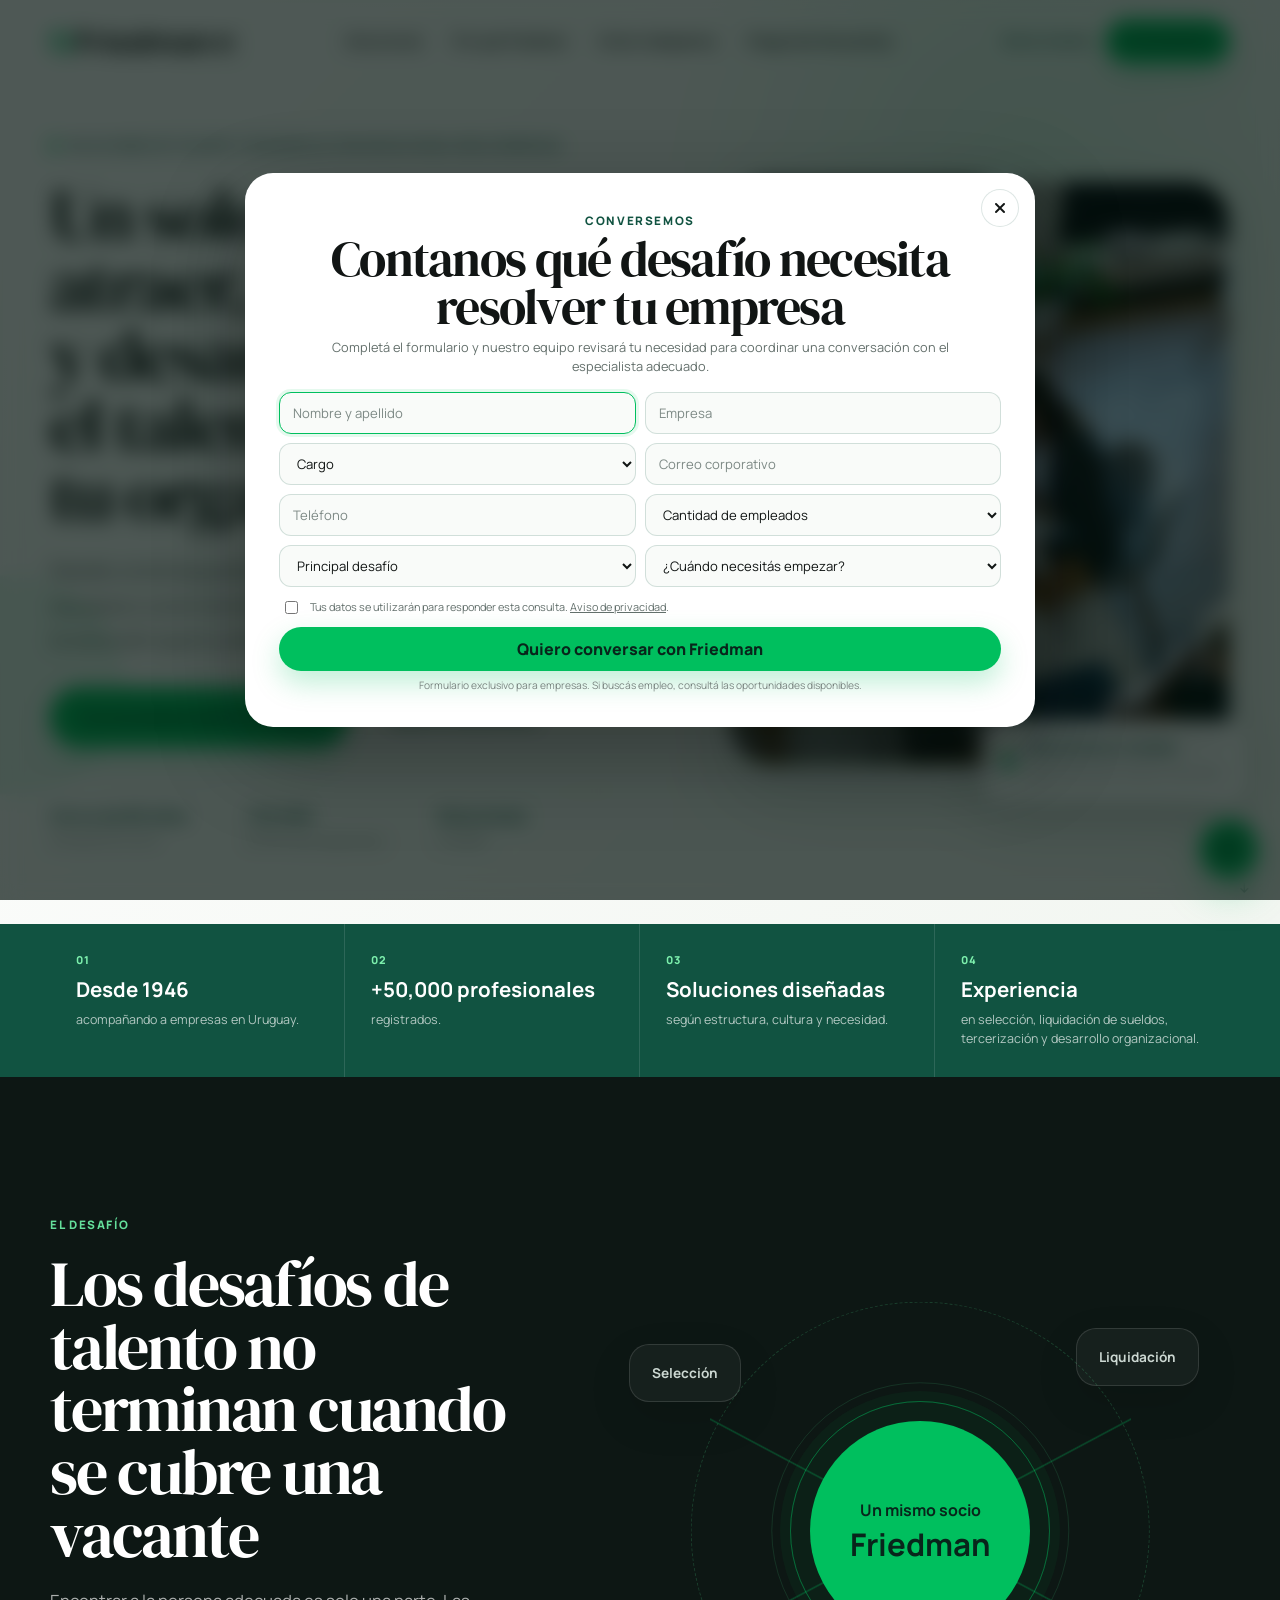
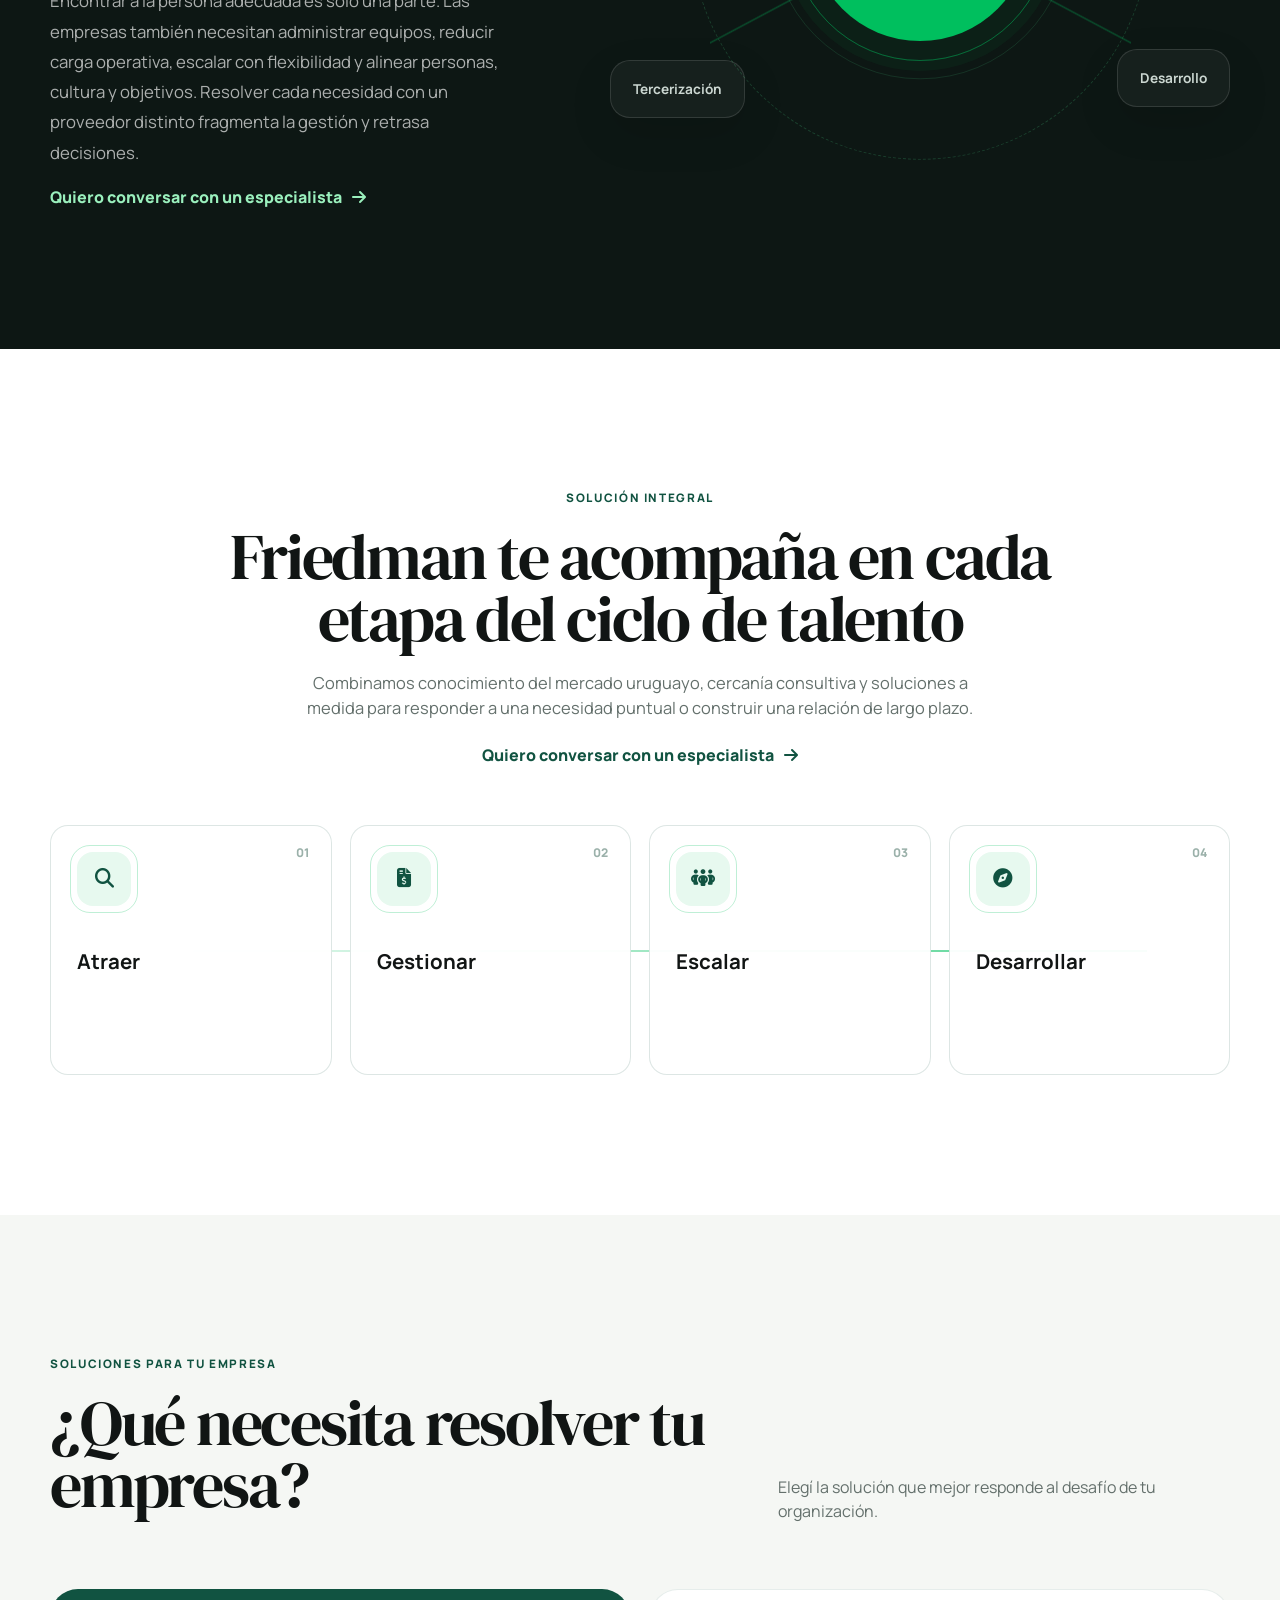
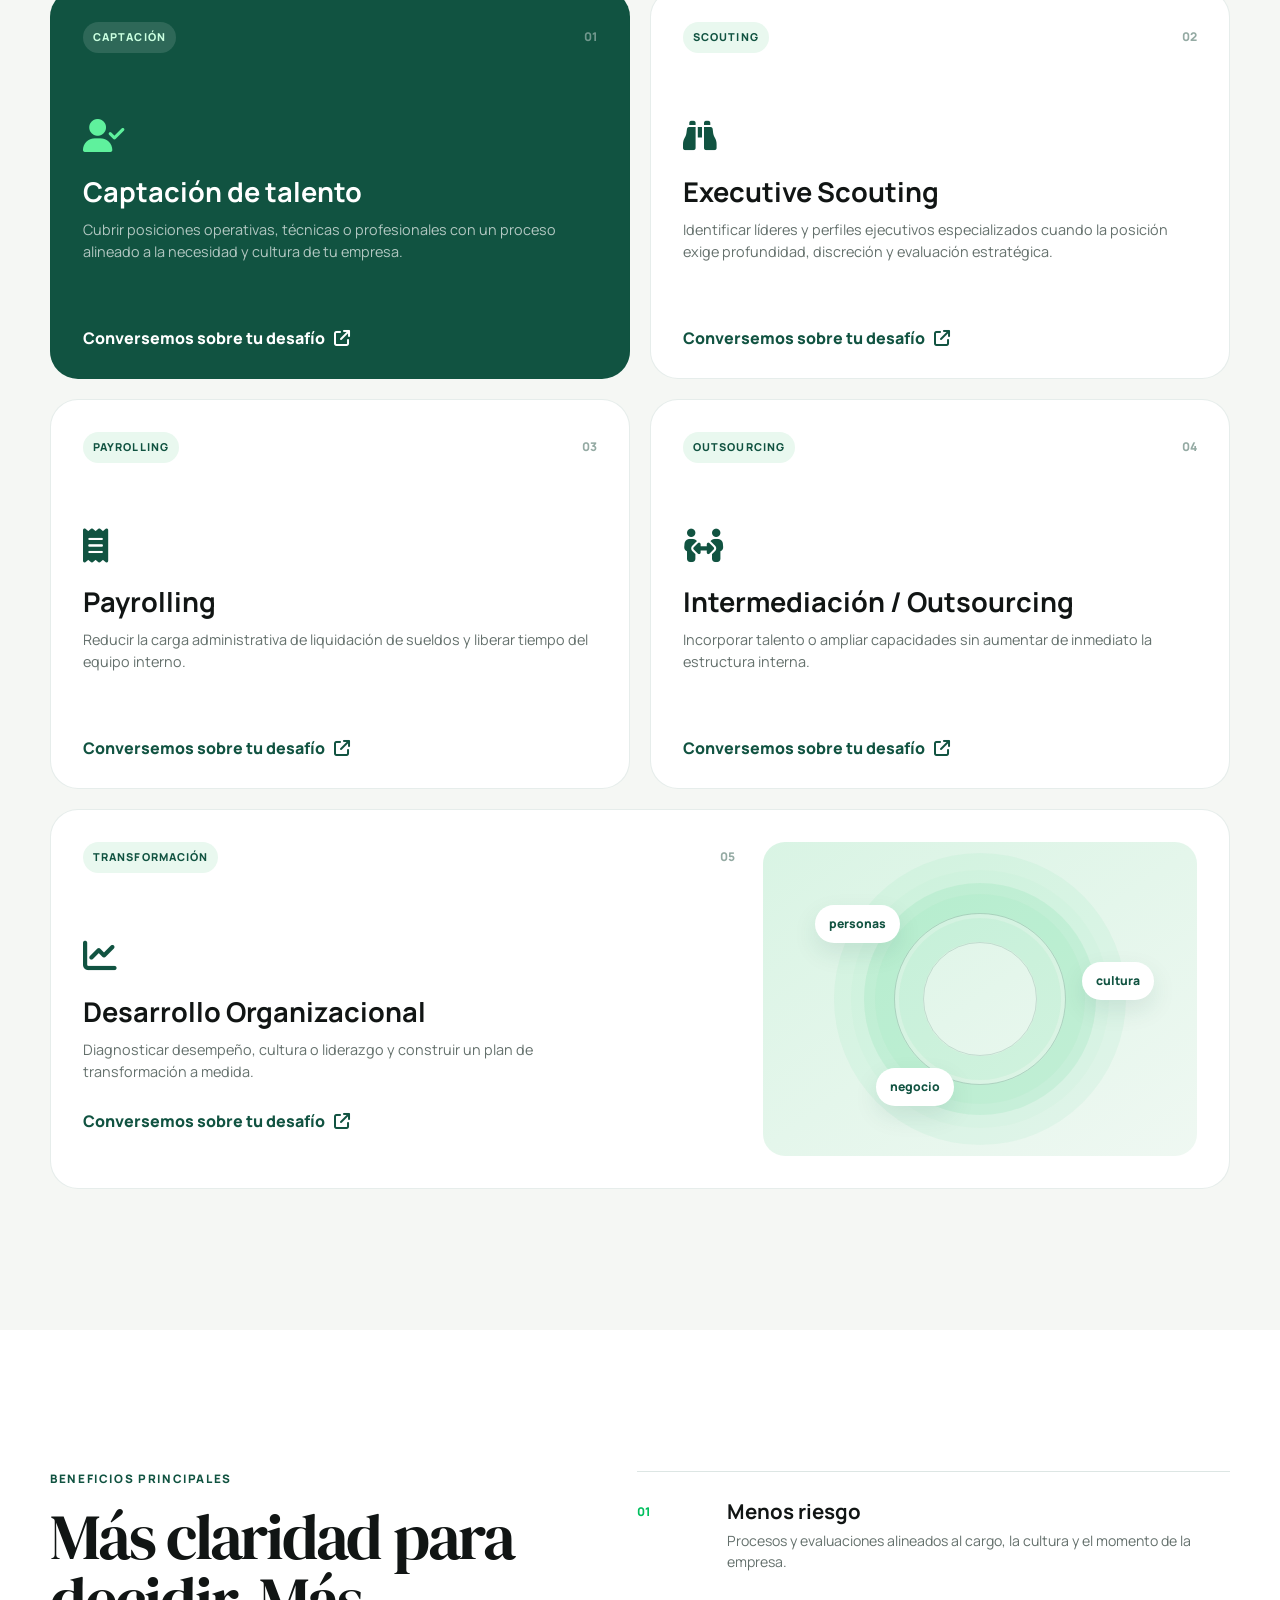
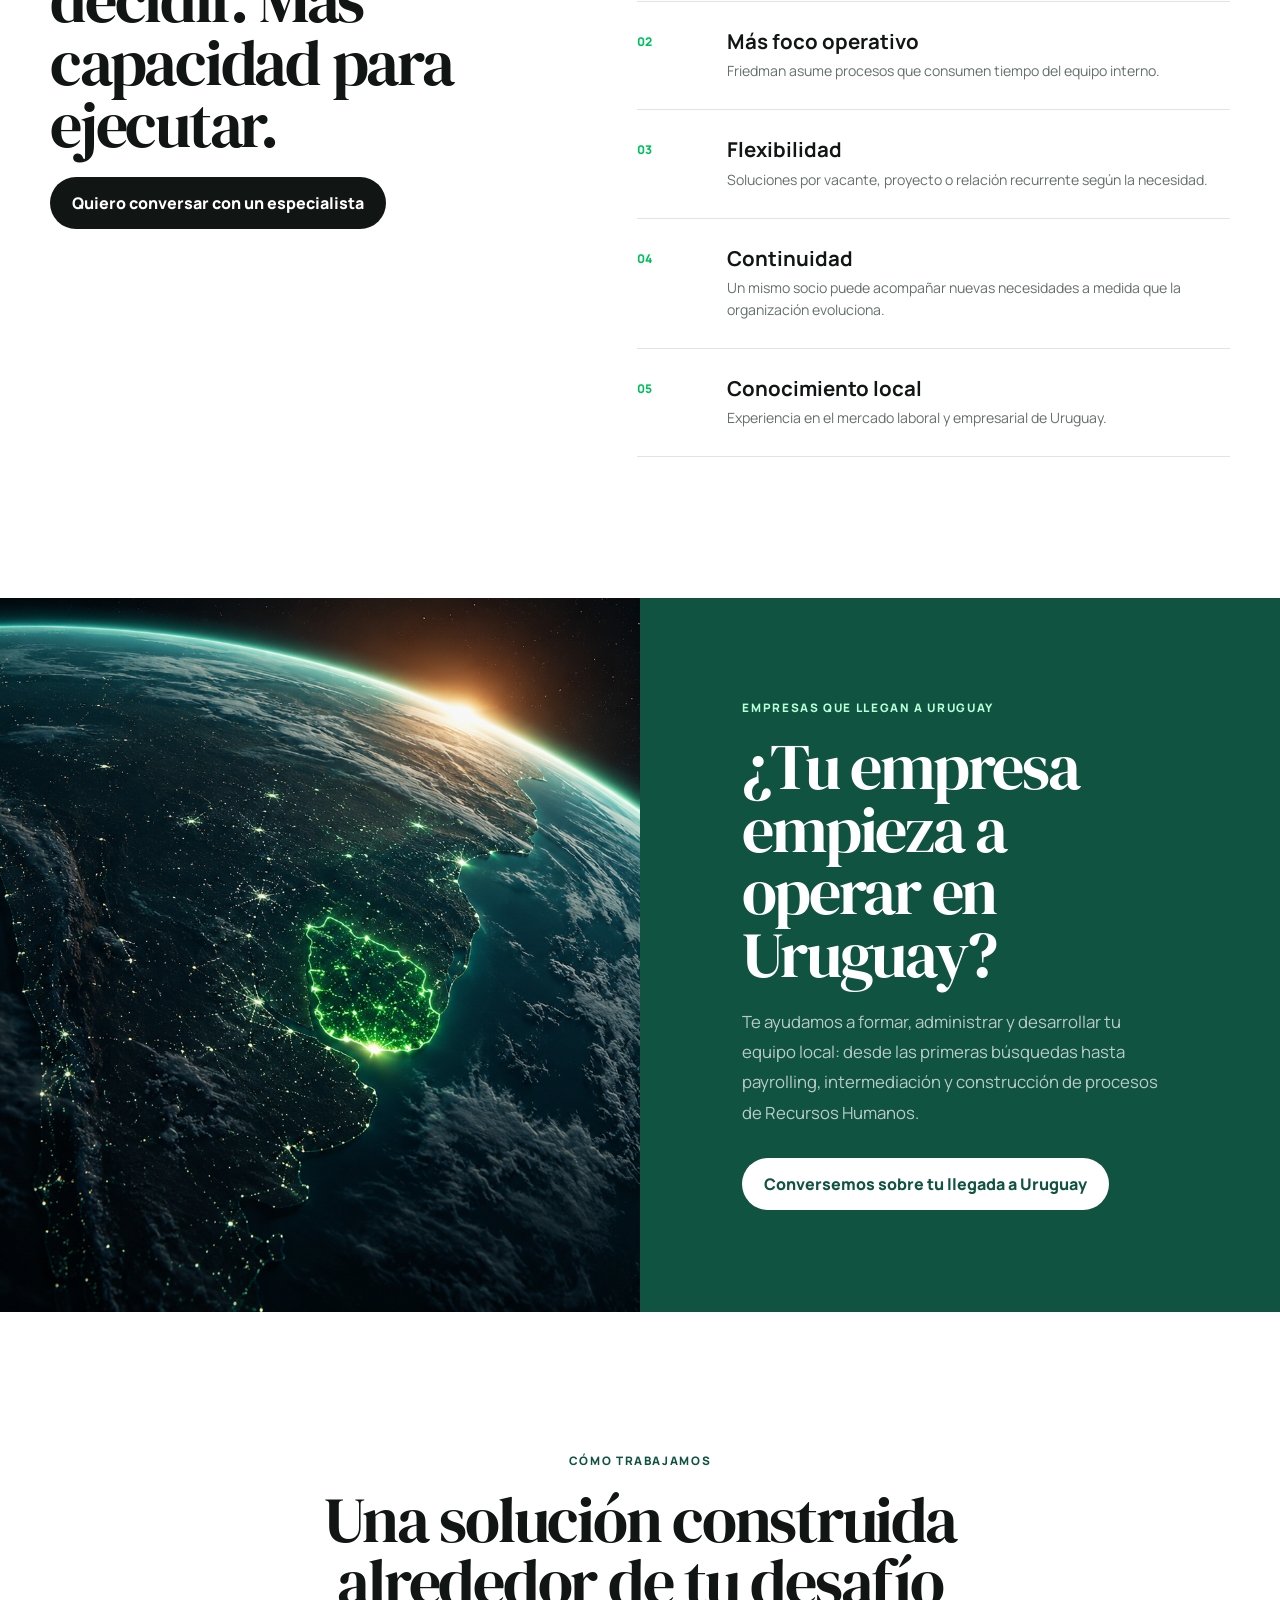
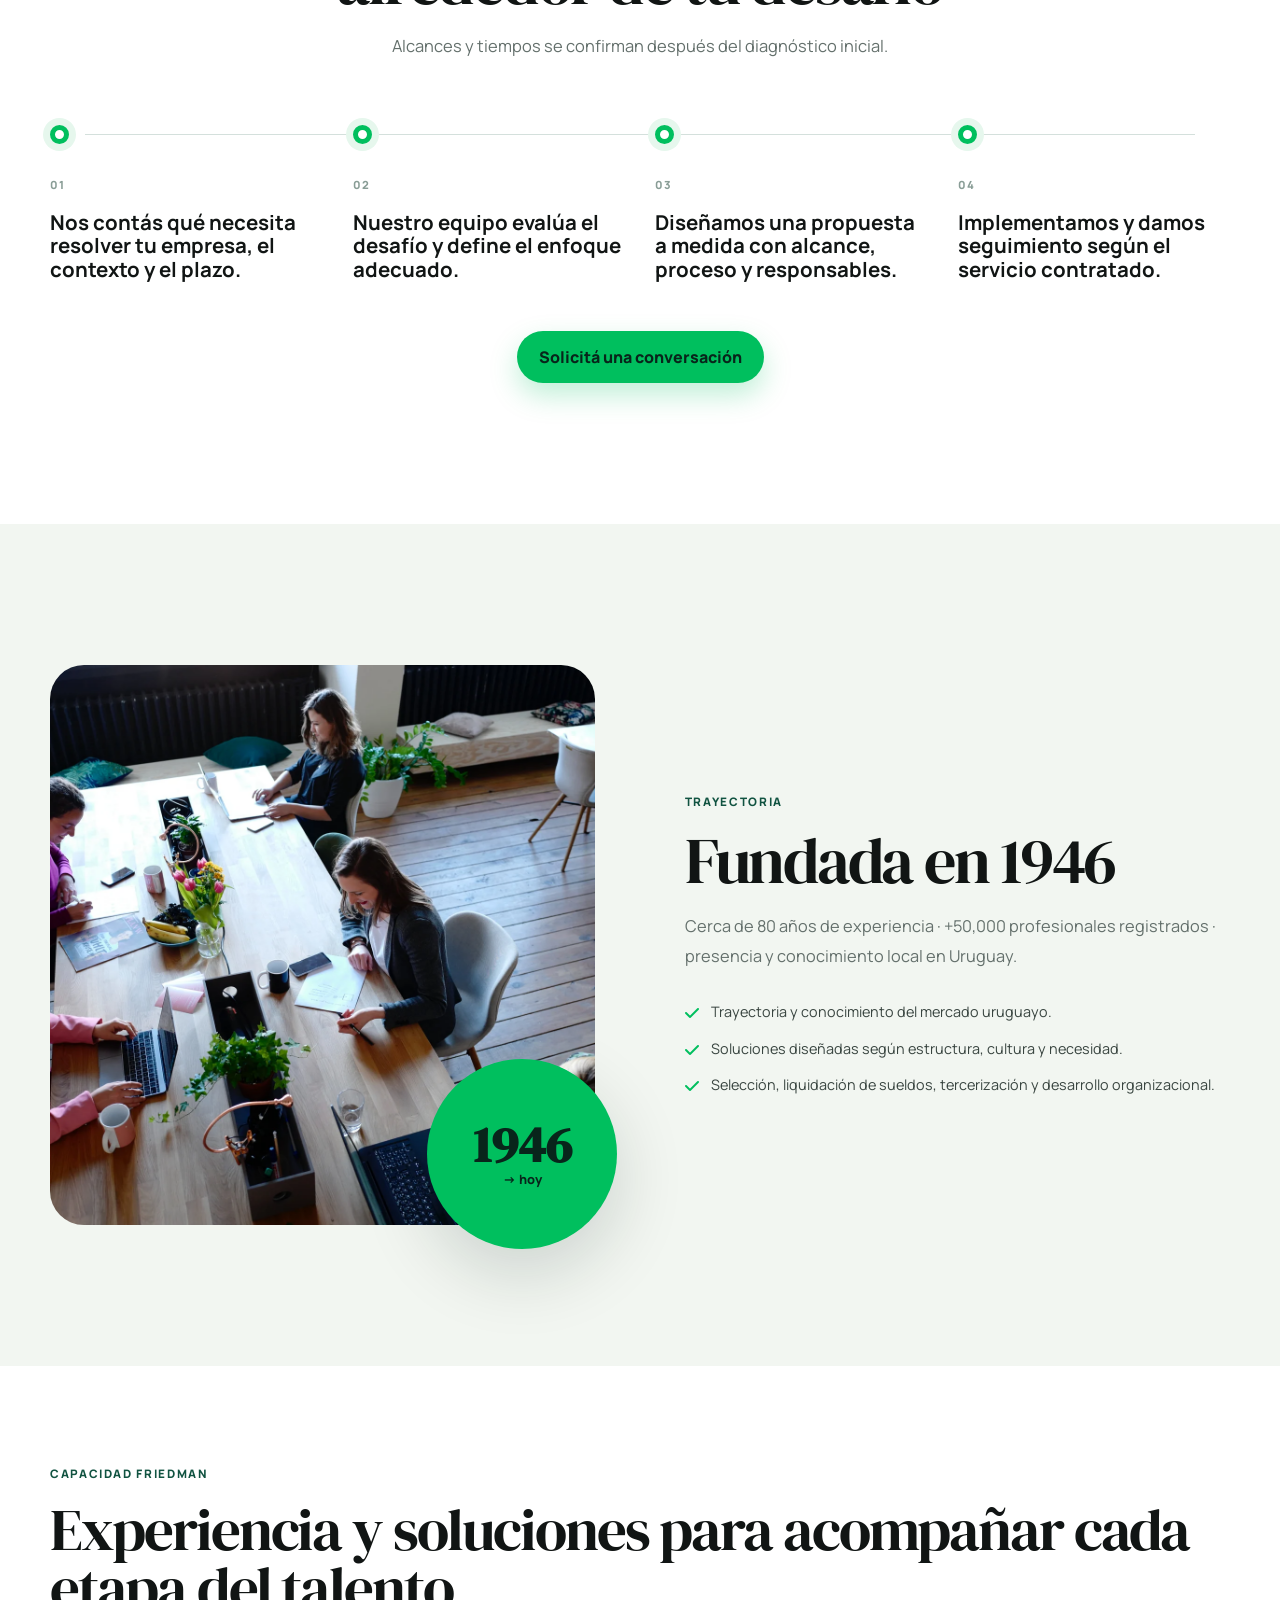
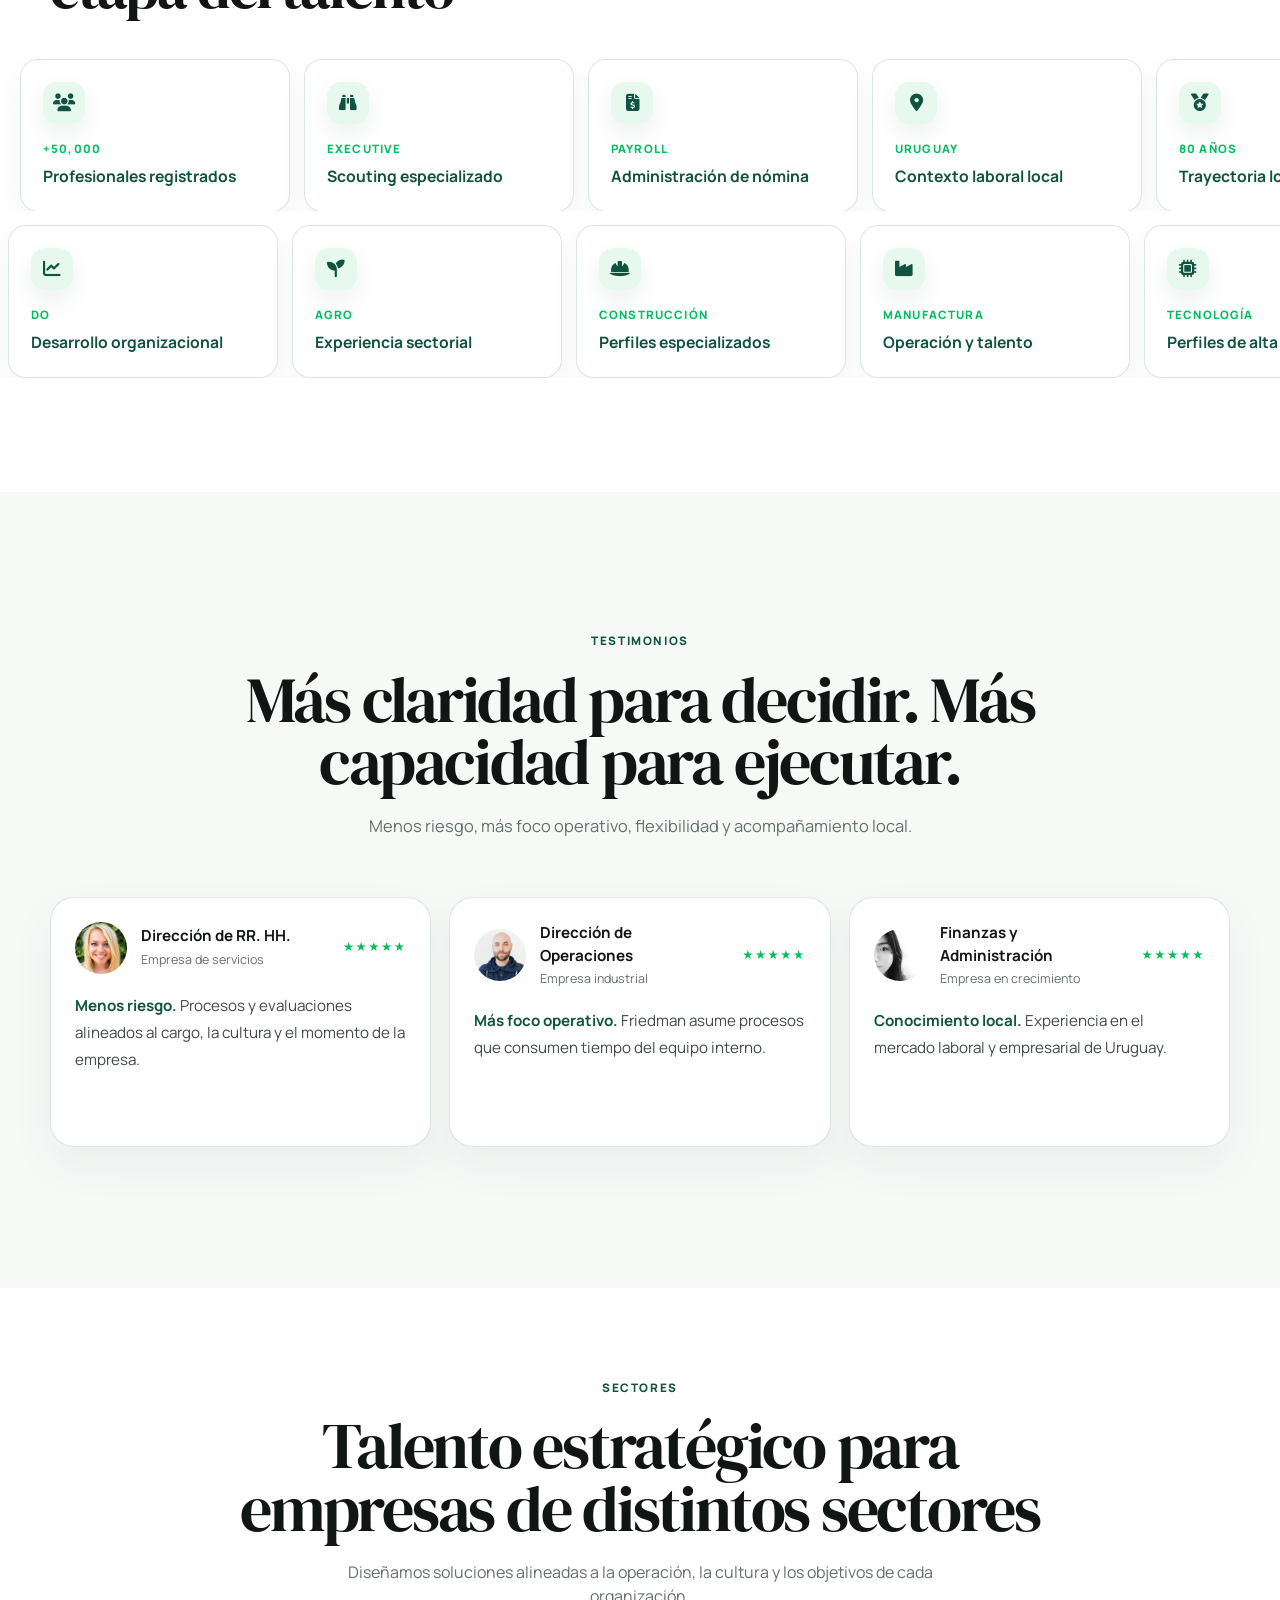
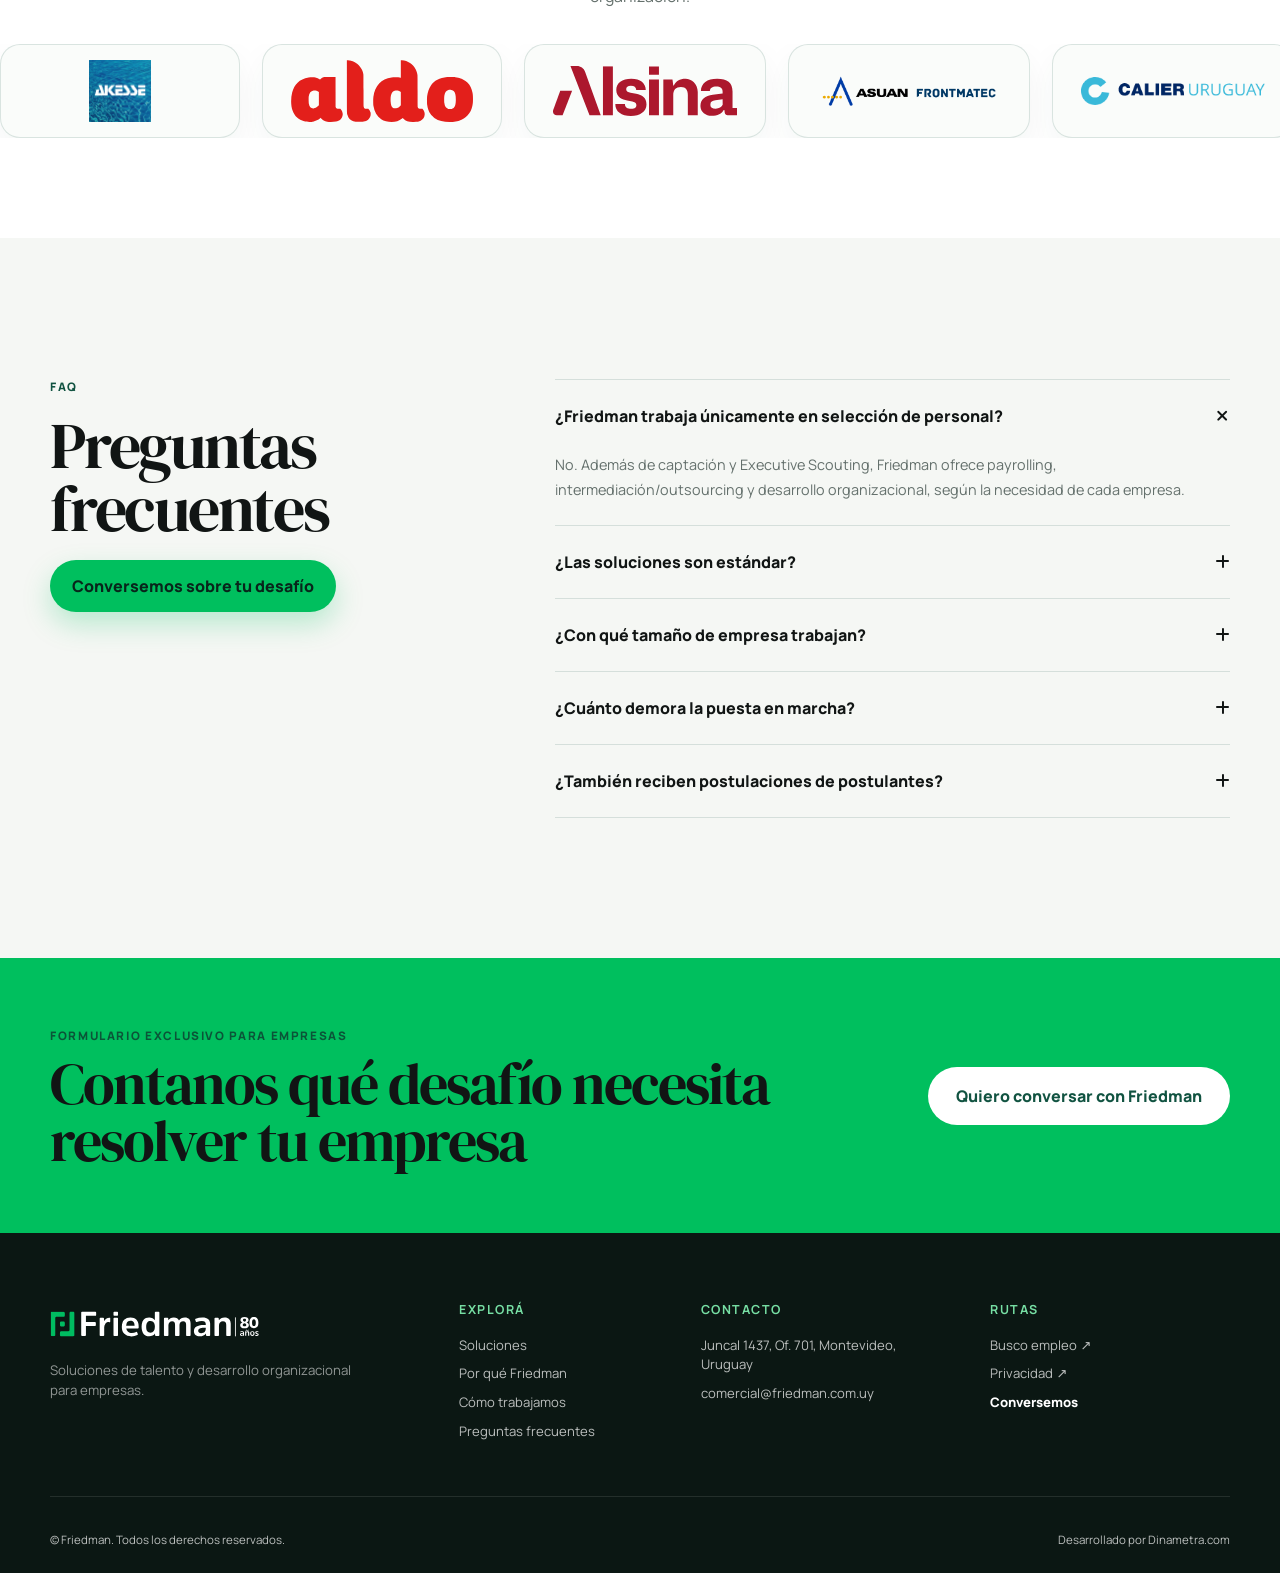
==== commit a5523ae0: "poner logos finales - cambios" ====
--- a/index.html
+++ b/index.html
@@ -457,14 +457,19 @@
 </div>
 <div class="logo-track-wrap">
 <div class="logo-track js-logo-track">
-<div class="logo-chip"><i class="fa-solid fa-microchip"></i><span>Tecnología</span></div>
-<div class="logo-chip"><i class="fa-solid fa-industry"></i><span>Industria</span></div>
-<div class="logo-chip"><i class="fa-solid fa-helmet-safety"></i><span>Construcción</span></div>
-<div class="logo-chip"><i class="fa-solid fa-building"></i><span>Servicios</span></div>
-<div class="logo-chip"><i class="fa-solid fa-chart-line"></i><span>Finanzas</span></div>
-<div class="logo-chip"><i class="fa-solid fa-bag-shopping"></i><span>Retail</span></div>
-<div class="logo-chip"><i class="fa-solid fa-truck-fast"></i><span>Logística</span></div>
-<div class="logo-chip"><i class="fa-solid fa-seedling"></i><span>Agro</span></div>
+<div class="logo-chip"><img src="assets/client-logos/akesse.png" alt="Akesse" loading="lazy"></div>
+<div class="logo-chip"><img src="assets/client-logos/aldo.svg" alt="Aldo" loading="lazy"></div>
+<div class="logo-chip"><img src="assets/client-logos/alsina.svg" alt="Alsina" loading="lazy"></div>
+<div class="logo-chip"><img src="assets/client-logos/asuan-frontmatec.png" alt="Asuan Frontmatec" loading="lazy"></div>
+<div class="logo-chip"><img src="assets/client-logos/calier-uruguay.png" alt="Calier Uruguay" loading="lazy"></div>
+<div class="logo-chip"><img src="assets/client-logos/espina-grupo-valtalia.png" alt="Espina Grupo Valtalia" loading="lazy"></div>
+<div class="logo-chip"><img src="assets/client-logos/holiday-inn.jpg" alt="Holiday Inn" loading="lazy"></div>
+<div class="logo-chip"><img src="assets/client-logos/juventus.jpg" alt="Juventus" loading="lazy"></div>
+<div class="logo-chip"><img src="assets/client-logos/nova-construcciones.jpg" alt="Nova Construcciones" loading="lazy"></div>
+<div class="logo-chip"><img src="assets/client-logos/pertilco.webp" alt="Pertilco" loading="lazy"></div>
+<div class="logo-chip"><img src="assets/client-logos/ponsse.png" alt="Ponsse" loading="lazy"></div>
+<div class="logo-chip"><img src="assets/client-logos/solido-premoldeados.avif" alt="Sólido Premoldeados" loading="lazy"></div>
+<div class="logo-chip"><img src="assets/client-logos/viaaqua.jpg" alt="ViaAqua" loading="lazy"></div>
 </div>
 </div>
 </section>
--- a/styles.css
+++ b/styles.css
@@ -963,13 +963,15 @@
   display:grid;
   place-items:center;
   box-shadow:0 14px 34px rgba(17,83,65,.05);
-}
-.logo-chip span{
-  color:#6e7673;
-  font-weight:800;
-  letter-spacing:.2em;
-  font-size:.86rem;
-  text-transform:uppercase;
+  padding:16px 28px;
+}
+.logo-chip img{
+  display:block;
+  width:100%;
+  height:100%;
+  max-width:184px;
+  max-height:62px;
+  object-fit:contain;
 }
 @keyframes logo-marquee{
   to{transform:translateX(-50%)}
@@ -1155,11 +1157,9 @@
   font-size:.68rem;line-height:1.55
 }
 .logo-chip{
-  grid-template-columns:auto auto;gap:13px;padding:0 26px;
+  padding:16px 28px;
   align-content:center;justify-content:center
 }
-.logo-chip i{font-size:1.35rem;color:var(--green-dark)}
-.logo-chip span{letter-spacing:.11em}
 
 .lead-modal{max-height:calc(100svh - 28px);overflow-y:auto;overscroll-behavior:contain}
 .modal-backdrop{overflow:hidden}
@@ -1172,7 +1172,9 @@
   .testimonial-avatar{width:50px;height:50px}
   .testimonial-stars{padding-left:62px}
   .logo-carousel-section{padding:76px 0 82px}
-  .logo-chip{min-width:190px;height:82px;padding:0 20px}
+  .logo-track{gap:14px;animation-duration:26s}
+  .logo-chip{min-width:184px;height:82px;padding:14px 20px}
+  .logo-chip img{max-width:144px;max-height:54px}
   .lead-modal{max-height:calc(100svh - 14px)}
 }
 
@@ -1182,9 +1184,8 @@
   .testimonial-meta span{font-size:.72rem}
   .testimonial-stars{grid-column:1/-1;padding-left:62px;font-size:.74rem}
   .testimonial-card p{font-size:.88rem;line-height:1.7}
-  .logo-chip{min-width:174px;height:78px;padding:0 17px}
-  .logo-chip span{font-size:.76rem}
-  .logo-chip i{font-size:1.15rem}
+  .logo-chip{min-width:166px;height:76px;padding:13px 18px;border-radius:16px}
+  .logo-chip img{max-width:130px;max-height:50px}
   .proof-disclaimer{font-size:.62rem;padding-inline:8px}
 }
 
